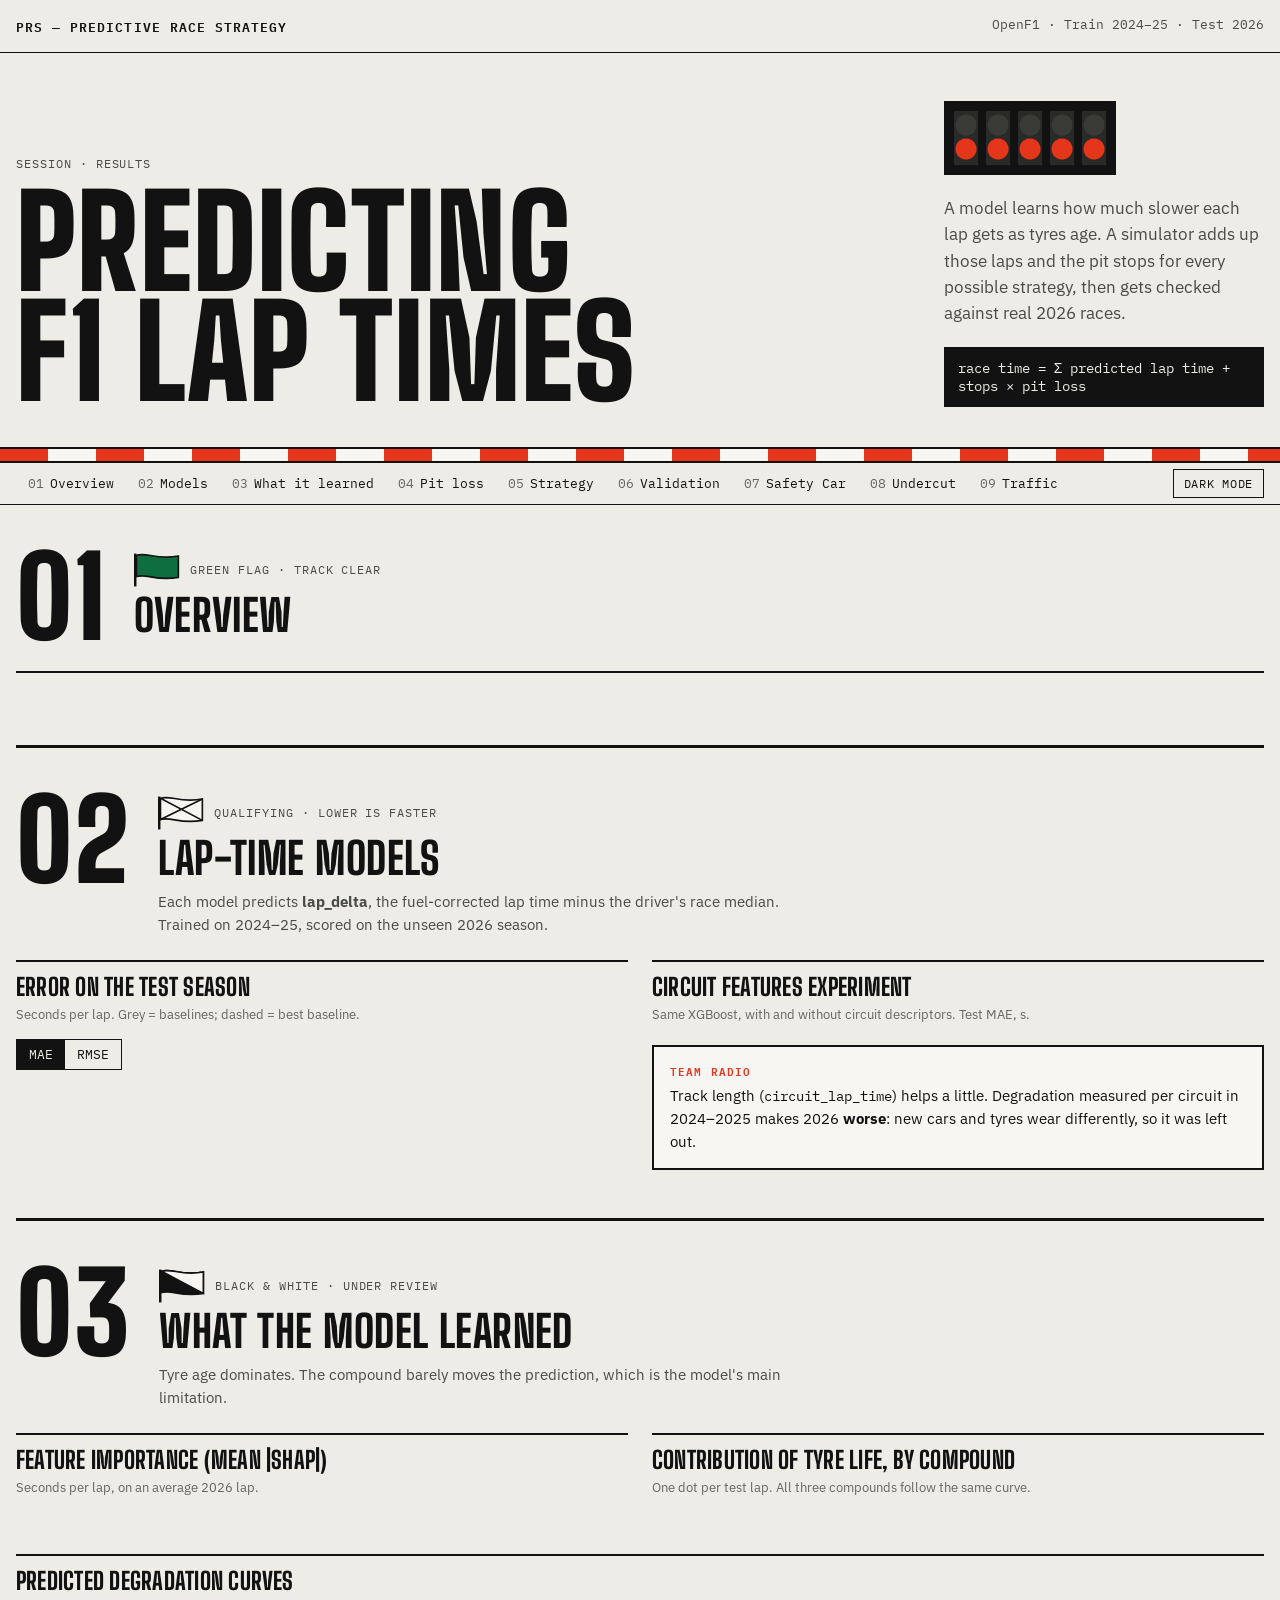
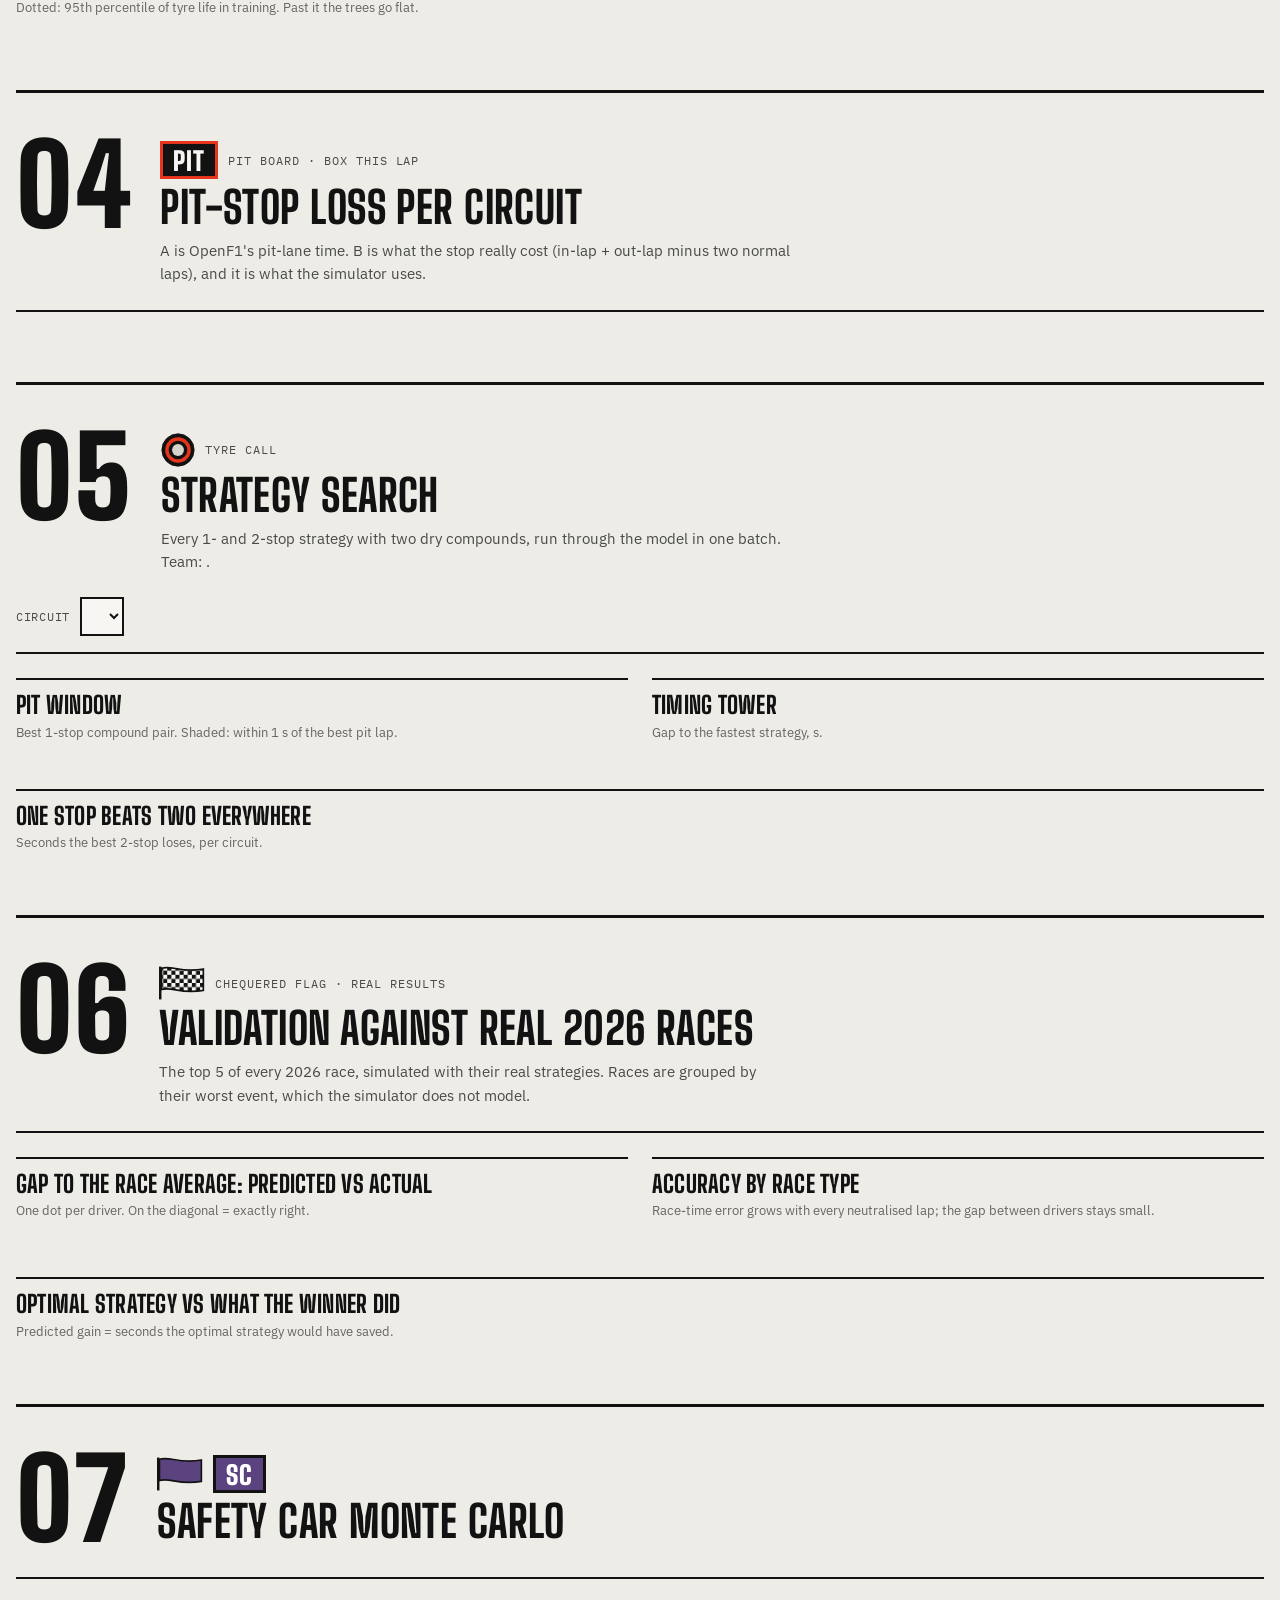
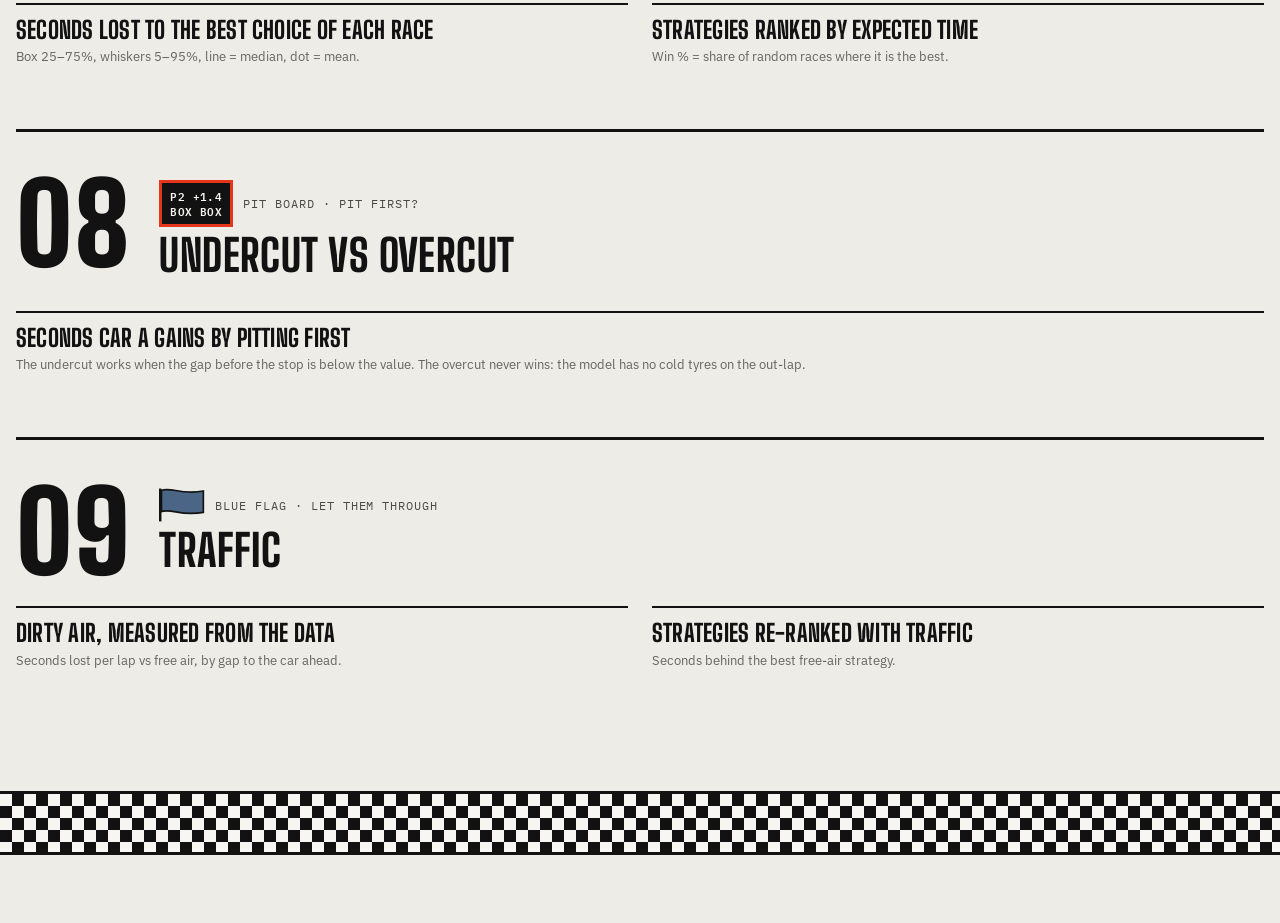
==== index.html @ 91369779 "Update results page to the timing-sheet theme" ====
<!doctype html>
<html lang="en">
<head>
  <meta charset="utf-8">
  <meta name="viewport" content="width=device-width, initial-scale=1">
  <title>Race Strategy Results</title>
  <meta name="description" content="Machine learning lap-time models and pit-stop strategy simulation on OpenF1 data.">
  <link rel="preconnect" href="https://fonts.googleapis.com">
  <link rel="preconnect" href="https://fonts.gstatic.com" crossorigin>
  <link rel="stylesheet" href="https://fonts.googleapis.com/css2?family=Big+Shoulders+Display:wght@700;800;900&family=IBM+Plex+Mono:wght@400;500;600&family=IBM+Plex+Sans:wght@400;500;600&display=swap">
  <link rel="stylesheet" href="style.css">
</head>
<body>
  <div class="masthead">
    <span class="brand">PRS — Predictive race strategy</span>
    <span>OpenF1 · Train 2024–25 · Test 2026</span>
  </div>

  <header class="hero">
    <div class="hero-title">
      <p class="eyebrow">Session · Results</p>
      <h1>Predicting<br>F1 lap times</h1>
    </div>
    <div class="hero-side">
      <div class="lights" role="img" aria-label="Five start lights, all lit">
        <span></span><span></span><span></span><span></span><span></span>
      </div>
      <p class="lede">A model learns how much slower each lap gets as tyres age. A simulator adds up those laps and the
        pit stops for every possible strategy, then gets checked against real 2026 races.</p>
      <span class="equation">race time = Σ predicted lap time + stops × pit loss</span>
    </div>
  </header>

  <div class="kerb" aria-hidden="true"></div>

  <nav class="toc" aria-label="Sections">
    <div class="inner">
      <a href="#overview"><span>01</span>Overview</a>
      <a href="#models"><span>02</span>Models</a>
      <a href="#explain"><span>03</span>What it learned</a>
      <a href="#pit-loss"><span>04</span>Pit loss</a>
      <a href="#strategy"><span>05</span>Strategy</a>
      <a href="#validation"><span>06</span>Validation</a>
      <a href="#safety-car"><span>07</span>Safety Car</a>
      <a href="#undercut"><span>08</span>Undercut</a>
      <a href="#traffic"><span>09</span>Traffic</a>
      <button id="theme-toggle" type="button" aria-label="Toggle dark mode">Dark mode</button>
    </div>
  </nav>

  <main>
    <section id="overview">
      <div class="sec-head">
        <span class="sec-num">01</span>
        <div>
          <div class="signal">
            <svg class="flag" viewBox="0 0 56 40" aria-hidden="true"><rect class="pole" x="0" y="0" width="3" height="40"></rect><path class="cloth green" d="M3 2 C16 -2 26 8 54 3 L54 29 C26 34 16 24 3 28 Z"></path></svg>
            <span>Green flag · track clear</span>
          </div>
          <h2>Overview</h2>
          <p class="section-intro" id="overview-intro"></p>
        </div>
      </div>
      <div class="grid stats" id="overview-stats"></div>
    </section>

    <section id="models">
      <div class="sec-head">
        <span class="sec-num">02</span>
        <div>
          <div class="signal">
            <svg class="flag" viewBox="0 0 56 40" aria-hidden="true"><rect class="pole" x="0" y="0" width="3" height="40"></rect><path class="cloth paper" d="M3 2 C16 -2 26 8 54 3 L54 29 C26 34 16 24 3 28 Z"></path><path class="cross" d="M3 2 L54 29 M54 3 L3 28"></path></svg>
            <span>Qualifying · lower is faster</span>
          </div>
          <h2>Lap-time models</h2>
          <p class="section-intro">Each model predicts <strong>lap_delta</strong>, the fuel-corrected lap time minus the
            driver's race median. Trained on 2024–25, scored on the unseen 2026 season.</p>
        </div>
      </div>
      <div class="grid two">
        <div class="card">
          <h3>Error on the test season</h3>
          <p class="sub">Seconds per lap. Grey = baselines; dashed = best baseline.</p>
          <div class="controls">
            <div class="segmented" role="group" aria-label="Metric" id="metric-toggle">
              <button type="button" data-metric="mae" aria-pressed="true">MAE</button>
              <button type="button" data-metric="rmse" aria-pressed="false">RMSE</button>
            </div>
          </div>
          <div class="chart" id="models-chart"></div>
          <div id="models-table"></div>
        </div>
        <div class="card">
          <h3>Circuit features experiment</h3>
          <p class="sub">Same XGBoost, with and without circuit descriptors. Test MAE, s.</p>
          <div class="chart" id="circuit-chart"></div>
          <p class="callout">Track length (<code>circuit_lap_time</code>) helps a little. Degradation measured per circuit in
            2024–2025 makes 2026 <strong>worse</strong>: new cars and tyres wear differently, so it was left out.</p>
          <div id="circuit-table"></div>
        </div>
      </div>
    </section>

    <section id="explain">
      <div class="sec-head">
        <span class="sec-num">03</span>
        <div>
          <div class="signal">
            <svg class="flag" viewBox="0 0 56 40" aria-hidden="true"><rect class="pole" x="0" y="0" width="3" height="40"></rect><path class="cloth ink" d="M3 2 C16 -2 26 8 54 3 L54 29 C26 34 16 24 3 28 Z"></path><path class="cloth paper" d="M3 2 C16 -2 26 8 54 3 L54 29 Z"></path></svg>
            <span>Black &amp; white · under review</span>
          </div>
          <h2>What the model learned</h2>
          <p class="section-intro">Tyre age dominates. The compound barely moves the prediction, which is the model's
            main limitation.</p>
        </div>
      </div>
      <div class="grid two">
        <div class="card">
          <h3>Feature importance (mean |SHAP|)</h3>
          <p class="sub">Seconds per lap, on an average 2026 lap.</p>
          <div class="chart" id="shap-chart"></div>
          <div id="shap-table"></div>
        </div>
        <div class="card">
          <h3>Contribution of tyre life, by compound</h3>
          <p class="sub">One dot per test lap. All three compounds follow the same curve.</p>
          <ul class="legend" id="shap-legend"></ul>
          <div class="chart" id="shap-scatter"></div>
        </div>
      </div>
      <div class="card spaced">
        <h3>Predicted degradation curves</h3>
        <p class="sub">Dotted: 95th percentile of tyre life in training. Past it the trees go flat.</p>
        <ul class="legend" id="deg-legend"></ul>
        <div class="chart" id="deg-chart"></div>
        <div id="deg-table"></div>
      </div>
    </section>

    <section id="pit-loss">
      <div class="sec-head">
        <span class="sec-num">04</span>
        <div>
          <div class="signal">
            <span class="board">PIT</span>
            <span>Pit board · box this lap</span>
          </div>
          <h2>Pit-stop loss per circuit</h2>
          <p class="section-intro">A is OpenF1's pit-lane time. B is what the stop really cost (in-lap + out-lap minus
            two normal laps), and it is what the simulator uses.</p>
        </div>
      </div>
      <div class="card">
        <ul class="legend" id="pit-legend"></ul>
        <div class="chart" id="pit-chart"></div>
        <div id="pit-table"></div>
      </div>
    </section>

    <section id="strategy">
      <div class="sec-head">
        <span class="sec-num">05</span>
        <div>
          <div class="signal">
            <svg class="flag tyre" viewBox="0 0 40 40" aria-hidden="true"><circle class="t-rubber" cx="20" cy="20" r="19"></circle><circle class="t-band" cx="20" cy="20" r="13"></circle><circle class="t-rim" cx="20" cy="20" r="7"></circle></svg>
            <span>Tyre call</span>
          </div>
          <h2>Strategy search</h2>
          <p class="section-intro">Every 1- and 2-stop strategy with two dry compounds, run through the model in one
            batch. Team: <span id="strategy-team"></span>.</p>
        </div>
      </div>
      <div class="controls">
        <label>Circuit <select id="circuit-select"></select></label>
      </div>
      <div class="grid stats" id="strategy-stats"></div>
      <div class="grid two">
        <div class="card">
          <h3 id="window-title">Pit window</h3>
          <p class="sub">Best 1-stop compound pair. Shaded: within 1 s of the best pit lap.</p>
          <div class="chart" id="window-chart"></div>
        </div>
        <div class="card">
          <h3>Timing tower</h3>
          <p class="sub">Gap to the fastest strategy, s.</p>
          <div id="strategy-top"></div>
        </div>
      </div>
      <div class="card spaced">
        <h3>One stop beats two everywhere</h3>
        <p class="sub">Seconds the best 2-stop loses, per circuit.</p>
        <div class="chart" id="stops-chart"></div>
        <div id="stops-table"></div>
      </div>
    </section>

    <section id="validation">
      <div class="sec-head">
        <span class="sec-num">06</span>
        <div>
          <div class="signal">
            <svg class="flag" viewBox="0 0 56 40" aria-hidden="true"><defs><pattern id="chq" width="10" height="10" patternUnits="userSpaceOnUse"><rect class="chq-a" width="10" height="10"></rect><rect class="chq-b" width="5" height="5"></rect><rect class="chq-b" x="5" y="5" width="5" height="5"></rect></pattern></defs><rect class="pole" x="0" y="0" width="3" height="40"></rect><path class="cloth" fill="url(#chq)" d="M3 2 C16 -2 26 8 54 3 L54 29 C26 34 16 24 3 28 Z"></path></svg>
            <span>Chequered flag · real results</span>
          </div>
          <h2>Validation against real 2026 races</h2>
          <p class="section-intro">The top 5 of every 2026 race, simulated with their real strategies. Races are grouped by
            their worst event, which the simulator does not model.</p>
        </div>
      </div>
      <div class="grid stats" id="validation-stats"></div>
      <div class="grid two">
        <div class="card">
          <h3>Gap to the race average: predicted vs actual</h3>
          <p class="sub">One dot per driver. On the diagonal = exactly right.</p>
          <ul class="legend" id="validation-legend"></ul>
          <div class="chart" id="validation-chart"></div>
        </div>
        <div class="card">
          <h3>Accuracy by race type</h3>
          <p class="sub">Race-time error grows with every neutralised lap; the gap between drivers stays small.</p>
          <div id="validation-table"></div>
        </div>
      </div>
      <div class="card spaced">
        <h3>Optimal strategy vs what the winner did</h3>
        <p class="sub">Predicted gain = seconds the optimal strategy would have saved.</p>
        <div id="optimal-table"></div>
      </div>
    </section>

    <section id="safety-car">
      <div class="sec-head">
        <span class="sec-num">07</span>
        <div>
          <div class="signal">
            <svg class="flag" viewBox="0 0 56 40" aria-hidden="true"><rect class="pole" x="0" y="0" width="3" height="40"></rect><path class="cloth plum" d="M3 2 C16 -2 26 8 54 3 L54 29 C26 34 16 24 3 28 Z"></path></svg>
            <span class="board sc">SC</span>
          </div>
          <h2>Safety Car Monte Carlo</h2>
          <p class="section-intro" id="sc-intro"></p>
        </div>
      </div>
      <div class="grid stats" id="sc-stats"></div>
      <div class="grid two">
        <div class="card">
          <h3>Seconds lost to the best choice of each race</h3>
          <p class="sub">Box 25–75%, whiskers 5–95%, line = median, dot = mean.</p>
          <div class="chart" id="sc-chart"></div>
        </div>
        <div class="card">
          <h3>Strategies ranked by expected time</h3>
          <p class="sub">Win % = share of random races where it is the best.</p>
          <div id="sc-table"></div>
        </div>
      </div>
    </section>

    <section id="undercut">
      <div class="sec-head">
        <span class="sec-num">08</span>
        <div>
          <div class="signal">
            <span class="board small">P2 +1.4<br>BOX BOX</span>
            <span>Pit board · pit first?</span>
          </div>
          <h2>Undercut vs overcut</h2>
          <p class="section-intro" id="undercut-intro"></p>
        </div>
      </div>
      <div class="card">
        <h3>Seconds car A gains by pitting first</h3>
        <p class="sub">The undercut works when the gap before the stop is below the value. The overcut never wins:
          the model has no cold tyres on the out-lap.</p>
        <div class="chart" id="undercut-chart"></div>
      </div>
    </section>

    <section id="traffic">
      <div class="sec-head">
        <span class="sec-num">09</span>
        <div>
          <div class="signal">
            <svg class="flag" viewBox="0 0 56 40" aria-hidden="true"><rect class="pole" x="0" y="0" width="3" height="40"></rect><path class="cloth slate" d="M3 2 C16 -2 26 8 54 3 L54 29 C26 34 16 24 3 28 Z"></path></svg>
            <span>Blue flag · let them through</span>
          </div>
          <h2>Traffic</h2>
          <p class="section-intro" id="traffic-intro"></p>
        </div>
      </div>
      <div class="grid two">
        <div class="card">
          <h3>Dirty air, measured from the data</h3>
          <p class="sub">Seconds lost per lap vs free air, by gap to the car ahead.</p>
          <div class="chart" id="dirty-chart"></div>
          <div id="dirty-table"></div>
        </div>
        <div class="card">
          <h3>Strategies re-ranked with traffic</h3>
          <p class="sub">Seconds behind the best free-air strategy.</p>
          <ul class="legend" id="traffic-legend"></ul>
          <div class="chart" id="traffic-chart"></div>
          <div id="traffic-table"></div>
        </div>
      </div>
      <p class="callout" id="traffic-callout"></p>
    </section>
  </main>

  <div class="chequered" aria-hidden="true"></div>
  <footer id="footer"></footer>
  <div class="tooltip" id="tooltip" role="status" aria-live="polite"></div>

  <script src="data.js"></script>
  <script src="app.js"></script>
</body>
</html>
---- style.css ----
/* Timing-sheet palette: newsprint paper, black ink, signal red, slate blue, plum and dark green.
   app.js reads these variables to colour the charts, so the names stay as they were. */
:root {
  --page: #edece7;
  --surface: #f7f6f2;
  --track: #e3e2dc;
  --ink: #121212;
  --ink-2: #4a4a46;
  --muted: #66655f;
  --grid: #d6d4cc;
  --axis: #121212;
  --border: #121212;
  --hairline: #c8c6be;
  --accent: #e5361b;
  --accent-wash: rgba(229, 54, 27, 0.12);
  --series-2: #5b4380;
  --series-3: #4a6585;
  --series-4: #0f6e3f;
  --soft: #e5361b;
  --medium: #4a6585;
  --hard: #121212;
  --neutral: #b9b7ae;
  --div-neg: #4a6585;
  --div-mid: #ecebe5;
  --div-pos: #e5361b;
  --good: #0f6e3f;
  --bad: #c22a12;
  --display: "Big Shoulders Display", Impact, "Arial Narrow", sans-serif;
  --mono: "IBM Plex Mono", ui-monospace, Consolas, monospace;
  --font: "IBM Plex Sans", system-ui, -apple-system, "Segoe UI", sans-serif;
  color-scheme: light;
}

/* Dark: the pit wall at night */
@media (prefers-color-scheme: dark) {
  :root:not([data-theme="light"]) {
    --page: #121211;
    --surface: #1b1b19;
    --track: #2a2a27;
    --ink: #edece7;
    --ink-2: #bdbbb3;
    --muted: #8f8d85;
    --grid: #2f2f2b;
    --axis: #edece7;
    --border: #edece7;
    --hairline: #3a3a36;
    --accent: #f0533a;
    --accent-wash: rgba(240, 83, 58, 0.16);
    --series-2: #8e74b8;
    --series-3: #7f97b5;
    --series-4: #3a9e68;
    --soft: #f0533a;
    --medium: #7f97b5;
    --hard: #edece7;
    --neutral: #55544e;
    --div-neg: #7f97b5;
    --div-mid: #2a2a27;
    --div-pos: #f0533a;
    --good: #3a9e68;
    --bad: #f0533a;
    color-scheme: dark;
  }
}

:root[data-theme="dark"] {
  --page: #121211;
  --surface: #1b1b19;
  --track: #2a2a27;
  --ink: #edece7;
  --ink-2: #bdbbb3;
  --muted: #8f8d85;
  --grid: #2f2f2b;
  --axis: #edece7;
  --border: #edece7;
  --hairline: #3a3a36;
  --accent: #f0533a;
  --accent-wash: rgba(240, 83, 58, 0.16);
  --series-2: #8e74b8;
  --series-3: #7f97b5;
  --series-4: #3a9e68;
  --soft: #f0533a;
  --medium: #7f97b5;
  --hard: #edece7;
  --neutral: #55544e;
  --div-neg: #7f97b5;
  --div-mid: #2a2a27;
  --div-pos: #f0533a;
  --good: #3a9e68;
  --bad: #f0533a;
  color-scheme: dark;
}

* { box-sizing: border-box; }

body {
  margin: 0;
  background: var(--page);
  color: var(--ink);
  font: 15px/1.55 var(--font);
}

a { color: var(--ink); }
code { font-family: var(--mono); font-size: 0.92em; }

/* ---------- masthead and hero ---------- */

.masthead, header.hero, nav.toc .inner, main, footer {
  max-width: 1280px;
  margin: 0 auto;
  padding-left: 16px;
  padding-right: 16px;
}

.masthead {
  display: flex;
  flex-wrap: wrap;
  justify-content: space-between;
  gap: 4px 24px;
  padding-top: 16px;
  padding-bottom: 14px;
  border-bottom: 1px solid var(--border);
  font: 13px var(--mono);
  color: var(--ink-2);
}

.masthead .brand { color: var(--ink); font-weight: 600; letter-spacing: 0.08em; text-transform: uppercase; }

header.hero {
  display: flex;
  flex-wrap: wrap;
  align-items: flex-end;
  gap: 32px 64px;
  padding-top: 48px;
  padding-bottom: 40px;
}

.hero-title { flex: 999 1 560px; min-width: 0; }
.hero-side { flex: 1 1 320px; display: flex; flex-direction: column; gap: 20px; align-items: flex-start; }

.eyebrow {
  font: 12px var(--mono);
  color: var(--ink-2);
  letter-spacing: 0.08em;
  text-transform: uppercase;
  margin: 0 0 16px;
}

h1, h2, h3, .sec-num, .stat .value, .board {
  font-family: var(--display);
  text-transform: uppercase;
  letter-spacing: 0.01em;
}

h1 { font-size: clamp(60px, 10vw, 160px); line-height: 0.86; font-weight: 900; margin: 0; }
h2 { font-size: clamp(32px, 4vw, 44px); line-height: 1; font-weight: 800; margin: 6px 0 0; }
h3 { font-size: 24px; line-height: 1.1; font-weight: 800; margin: 0 0 4px; }

.lede { color: var(--ink-2); font-size: 17px; margin: 0; }

.equation {
  font: 14px var(--mono);
  background: var(--ink);
  color: var(--page);
  padding: 12px 14px;
}

.lights { display: flex; gap: 8px; padding: 10px; background: #121212; }
.lights span {
  width: 24px;
  height: 54px;
  background:
    radial-gradient(circle at 50% 38px, var(--accent) 0 10px, transparent 11px),
    radial-gradient(circle at 50% 14px, #3a3a37 0 10px, transparent 11px),
    #2a2a28;
}

.kerb {
  height: 16px;
  background: repeating-linear-gradient(90deg, var(--accent) 0 48px, var(--surface) 48px 96px);
  border-top: 2px solid var(--border);
  border-bottom: 2px solid var(--border);
}

/* ---------- section index ---------- */

nav.toc {
  position: sticky;
  top: 0;
  z-index: 5;
  background: var(--page);
  border-bottom: 1px solid var(--border);
}

nav.toc .inner { display: flex; overflow-x: auto; align-items: stretch; scrollbar-width: thin; }

nav.toc a {
  display: inline-flex;
  gap: 6px;
  align-items: center;
  color: var(--ink);
  text-decoration: none;
  padding: 12px;
  white-space: nowrap;
  font: 13px var(--mono);
}

nav.toc a span { color: var(--muted); }
nav.toc a:hover, nav.toc a.active { background: var(--ink); color: var(--page); }
nav.toc a:hover span, nav.toc a.active span { color: var(--accent); }

#theme-toggle {
  margin: 6px 0 6px auto;
  background: none;
  border: 1px solid var(--border);
  color: var(--ink);
  border-radius: 0;
  padding: 6px 10px;
  cursor: pointer;
  font: 12px var(--mono);
  text-transform: uppercase;
  letter-spacing: 0.06em;
  white-space: nowrap;
}

#theme-toggle:hover { background: var(--ink); color: var(--page); }

/* ---------- sections ---------- */

main { padding-bottom: 64px; }

section { padding: 48px 0 8px; scroll-margin-top: 48px; border-top: 3px solid var(--border); margin-top: 40px; }
section:first-child { border-top: 0; margin-top: 0; }

.sec-head { display: flex; gap: 8px 28px; align-items: flex-start; margin-bottom: 24px; flex-wrap: wrap; }
.sec-head > div { flex: 1 1 420px; min-width: 0; }
.sec-num { font-size: clamp(72px, 9vw, 112px); line-height: 0.8; font-weight: 900; }

.signal {
  display: flex;
  align-items: center;
  gap: 10px;
  font: 12px var(--mono);
  letter-spacing: 0.08em;
  text-transform: uppercase;
  color: var(--ink-2);
}

.flag { width: 46px; height: 34px; flex: none; overflow: visible; }
.flag.tyre { width: 34px; height: 34px; }
.flag .pole { fill: var(--ink); }
.flag .cloth { stroke: var(--ink); stroke-width: 2; }
.flag .cross { stroke: #121212; stroke-width: 2; fill: none; }
.flag .green { fill: #0f6e3f; }
.flag .plum { fill: #5b4380; }
.flag .slate { fill: #4a6585; }
.flag .paper { fill: #f7f6f2; }
.flag .ink { fill: #121212; }
.flag .chq-a { fill: #f7f6f2; }
.flag .chq-b { fill: #121212; }
.t-rubber { fill: #121212; stroke: var(--ink); stroke-width: 1; }
.t-band { fill: none; stroke: var(--accent); stroke-width: 4; }
.t-rim { fill: #d6d4cc; }

.board {
  display: inline-block;
  background: #121212;
  color: #f7f6f2;
  border: 3px solid var(--accent);
  padding: 4px 10px 2px;
  font-size: 26px;
  font-weight: 900;
  line-height: 1;
  letter-spacing: 0.04em;
}

.board.sc { background: #5b4380; color: #fff; border-color: #121212; }
.board.small { font: 600 11px/1.3 var(--mono); padding: 6px 8px; }

.section-intro { color: var(--ink-2); max-width: 70ch; margin: 10px 0 0; }

.grid { display: grid; gap: 24px; }
.grid.two { grid-template-columns: repeat(auto-fit, minmax(min(100%, 460px), 1fr)); }
.grid.stats {
  grid-template-columns: repeat(auto-fit, minmax(min(100%, 220px), 1fr));
  gap: 0;
  border-top: 2px solid var(--border);
  border-left: 1px solid var(--border);
  margin-bottom: 24px;
}

.card {
  background: transparent;
  border-top: 2px solid var(--border);
  padding: 12px 0 0;
  min-width: 0;
}

.card.spaced { margin-top: 32px; }
.card .sub { color: var(--muted); font-size: 13px; margin: 0 0 14px; }

/* stats read as a timing tower: square cells, big condensed numbers */
.stat.card {
  border-top: 0;
  border-right: 1px solid var(--border);
  border-bottom: 1px solid var(--border);
  padding: 16px 18px 20px;
}

.stat .label { font: 12px var(--mono); letter-spacing: 0.06em; text-transform: uppercase; color: var(--ink-2); }
.stat .value { font-size: 60px; font-weight: 800; line-height: 1; margin: 8px 0 6px; }
.stat .note { color: var(--ink-2); font-size: 13px; }
.stat.hero { background: var(--ink); color: var(--page); }
.stat.hero .label, .stat.hero .note { color: var(--page); opacity: 0.8; }
.stat.hero .value { font-size: 76px; color: var(--accent); }

.delta-good { color: var(--good); }
.delta-bad { color: var(--bad); }
.stat.hero .delta-good, .stat.hero .delta-bad { color: var(--page); }

/* ---------- charts ---------- */

.chart { width: 100%; position: relative; }
.chart svg { display: block; width: 100%; height: auto; overflow: visible; }
.chart text { fill: var(--muted); font: 11px var(--mono); }
.chart .label-strong { fill: var(--ink); }
.chart .label-2 { fill: var(--ink-2); }
.chart .gridline { stroke: var(--grid); stroke-width: 1; }
.chart .baseline { stroke: var(--axis); stroke-width: 2; }
.chart .mark { transition: opacity 120ms; }
.chart .mark:hover, .chart .mark:focus { opacity: 0.75; outline: none; }
.chart .dim { opacity: 0.25; }

.legend {
  display: flex;
  flex-wrap: wrap;
  gap: 4px 14px;
  margin: 0 0 10px;
  font: 12px var(--mono);
  text-transform: uppercase;
  letter-spacing: 0.04em;
  color: var(--ink-2);
  padding: 0;
  list-style: none;
}

.legend li { display: inline-flex; align-items: center; gap: 6px; }

.legend button {
  display: inline-flex;
  align-items: center;
  gap: 6px;
  background: none;
  border: 0;
  padding: 4px 6px;
  color: inherit;
  font: inherit;
  text-transform: inherit;
  letter-spacing: inherit;
  cursor: pointer;
}

.legend button:hover { background: var(--track); }
.legend button[aria-pressed="false"] { opacity: 0.4; text-decoration: line-through; }
.legend .key { width: 12px; height: 12px; display: inline-block; border: 1.5px solid var(--ink); }
.legend .key.line { height: 3px; width: 18px; border: 0; }

/* ---------- controls ---------- */

.controls { display: flex; flex-wrap: wrap; gap: 8px 16px; align-items: center; margin: 0 0 16px; }
.controls label {
  color: var(--ink-2);
  font: 12px var(--mono);
  text-transform: uppercase;
  letter-spacing: 0.06em;
  display: flex;
  gap: 10px;
  align-items: center;
}

select, .segmented button {
  font: 13px var(--mono);
  color: var(--ink);
  background: var(--surface);
  border: 2px solid var(--border);
  border-radius: 0;
  padding: 8px 10px;
}

.segmented { display: inline-flex; border: 1px solid var(--border); }
.segmented button { border: 0; cursor: pointer; color: var(--ink); background: transparent; padding: 6px 12px; }
.segmented button[aria-pressed="true"] { background: var(--ink); color: var(--page); }

/* ---------- tables ---------- */

details.table-view { margin-top: 12px; }
details.table-view summary {
  cursor: pointer;
  font: 12px var(--mono);
  text-transform: uppercase;
  letter-spacing: 0.06em;
  color: var(--ink-2);
}

.table-wrap { overflow-x: auto; margin-top: 8px; }

table { border-collapse: collapse; width: 100%; font-size: 13px; }
th, td { text-align: left; padding: 8px 10px; border-bottom: 1px solid var(--hairline); white-space: nowrap; }
th {
  font: 500 11px var(--mono);
  letter-spacing: 0.08em;
  text-transform: uppercase;
  color: var(--ink-2);
  border-bottom: 2px solid var(--border);
}
td.num, th.num { text-align: right; font-family: var(--mono); font-variant-numeric: tabular-nums; }
tr.highlight td { background: var(--ink); color: var(--page); font-weight: 600; }

/* ---------- team radio ---------- */

.callout {
  border: 2px solid var(--border);
  background: var(--surface);
  padding: 14px 16px;
  color: var(--ink);
  margin: 20px 0 0;
  max-width: 85ch;
}

.callout::before {
  content: "Team radio";
  display: block;
  font: 600 11px var(--mono);
  letter-spacing: 0.1em;
  text-transform: uppercase;
  color: var(--accent);
  margin-bottom: 4px;
}

.callout:empty { display: none; }

/* ---------- tooltip ---------- */

.tooltip {
  position: fixed;
  pointer-events: none;
  z-index: 20;
  background: var(--ink);
  color: var(--page);
  padding: 8px 10px;
  font: 12px var(--mono);
  min-width: 120px;
  max-width: 280px;
  opacity: 0;
  transition: opacity 80ms;
}

.tooltip.show { opacity: 1; }
.tooltip .t-title { opacity: 0.7; margin-bottom: 4px; }
.tooltip .t-row { display: flex; align-items: center; gap: 8px; }
.tooltip .t-row strong { font-variant-numeric: tabular-nums; }
.tooltip .t-key { width: 12px; height: 3px; flex: none; }
.tooltip .t-name { opacity: 0.75; }

/* ---------- finish ---------- */

.chequered {
  height: 64px;
  margin-top: 24px;
  border-top: 3px solid var(--border);
  border-bottom: 3px solid var(--border);
  background-color: #f7f6f2;
  background-image: repeating-conic-gradient(#121212 0 25%, #f7f6f2 0 50%);
  background-size: 24px 24px;
}

footer { padding-top: 20px; padding-bottom: 48px; color: var(--ink-2); font: 12px var(--mono); }
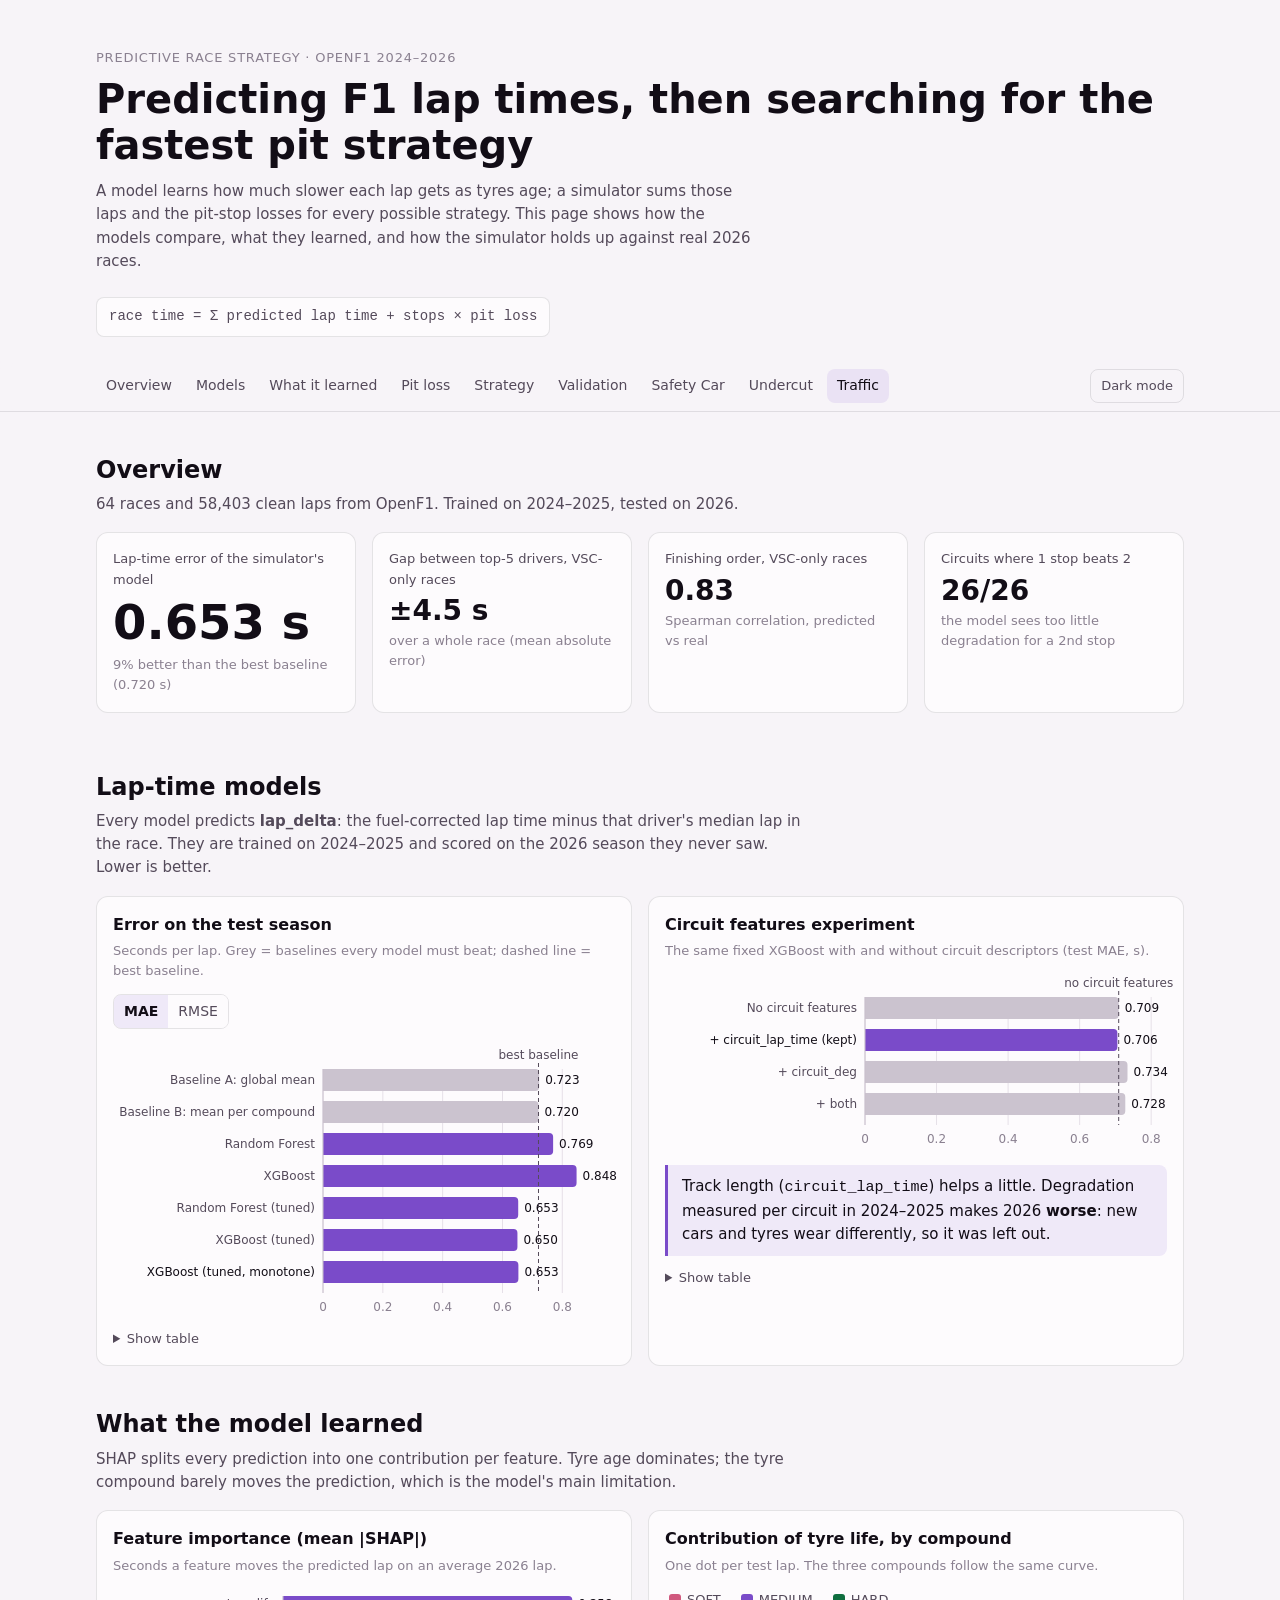
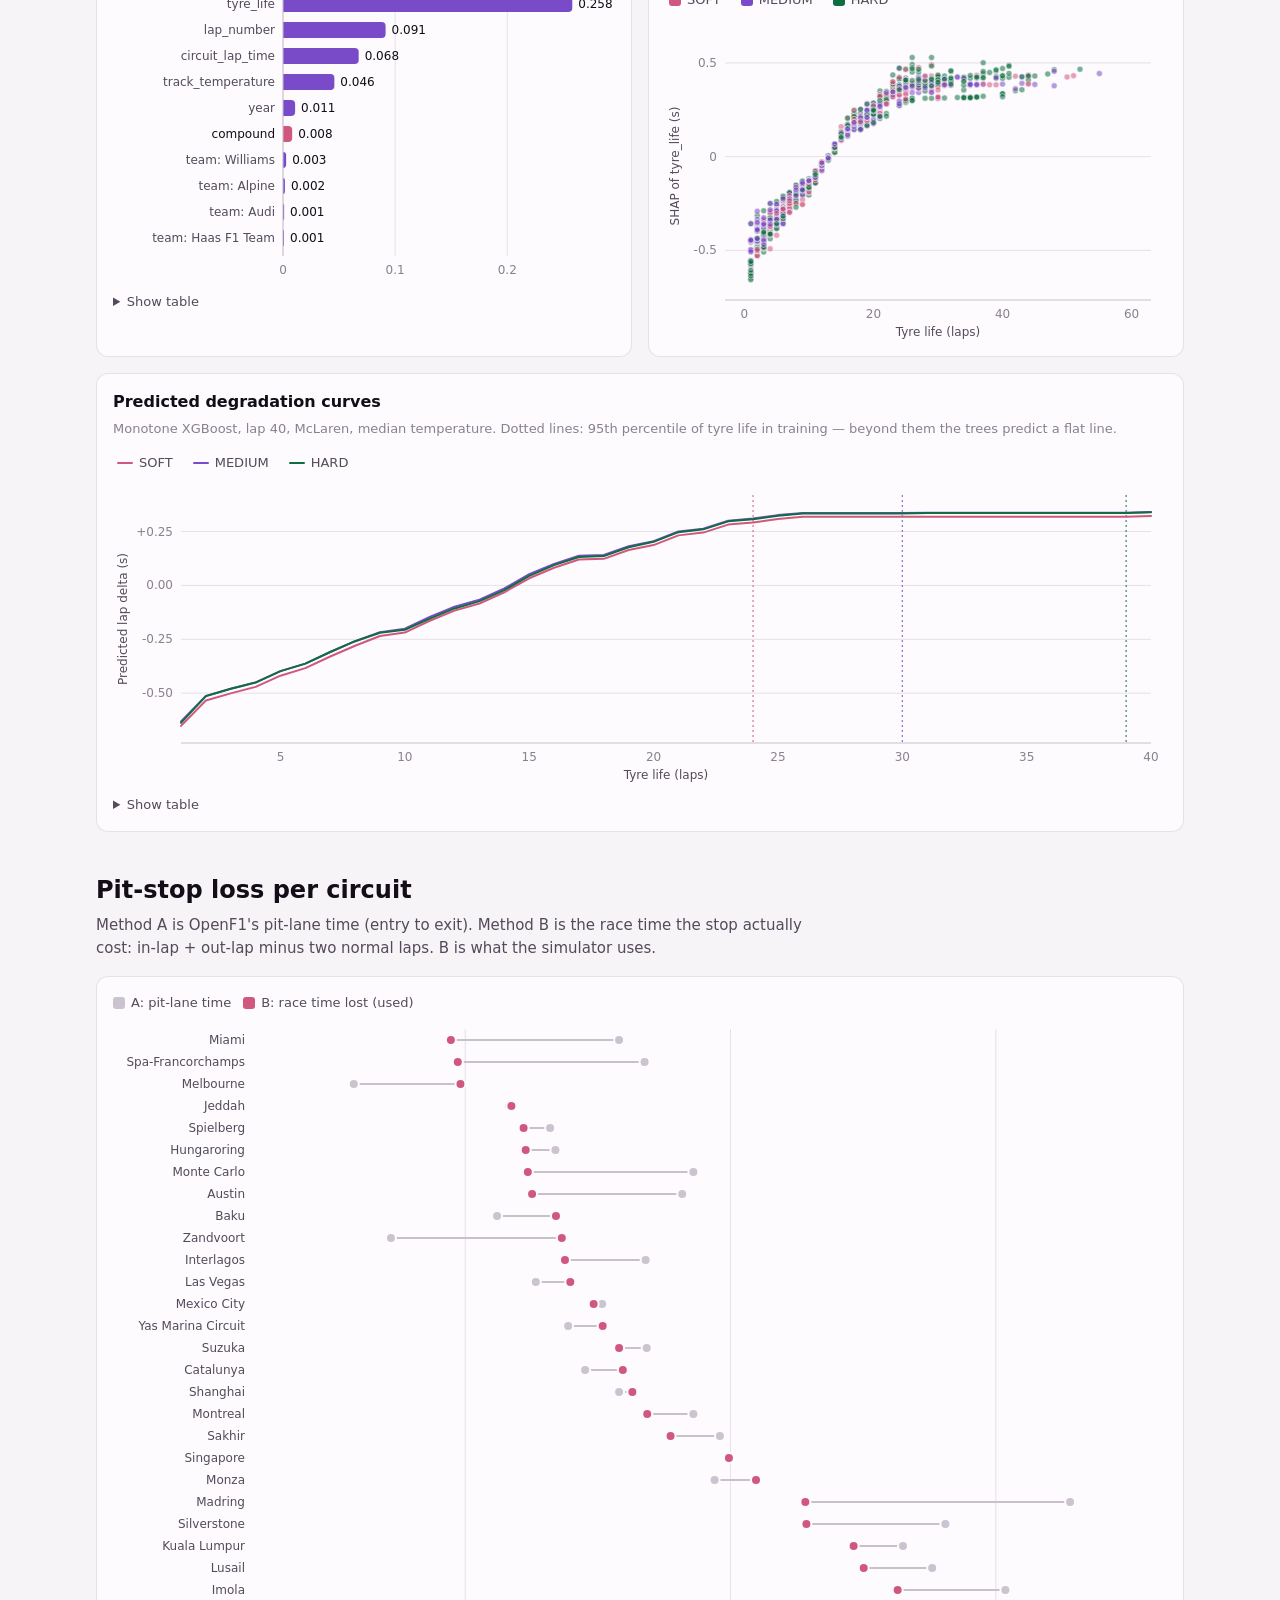
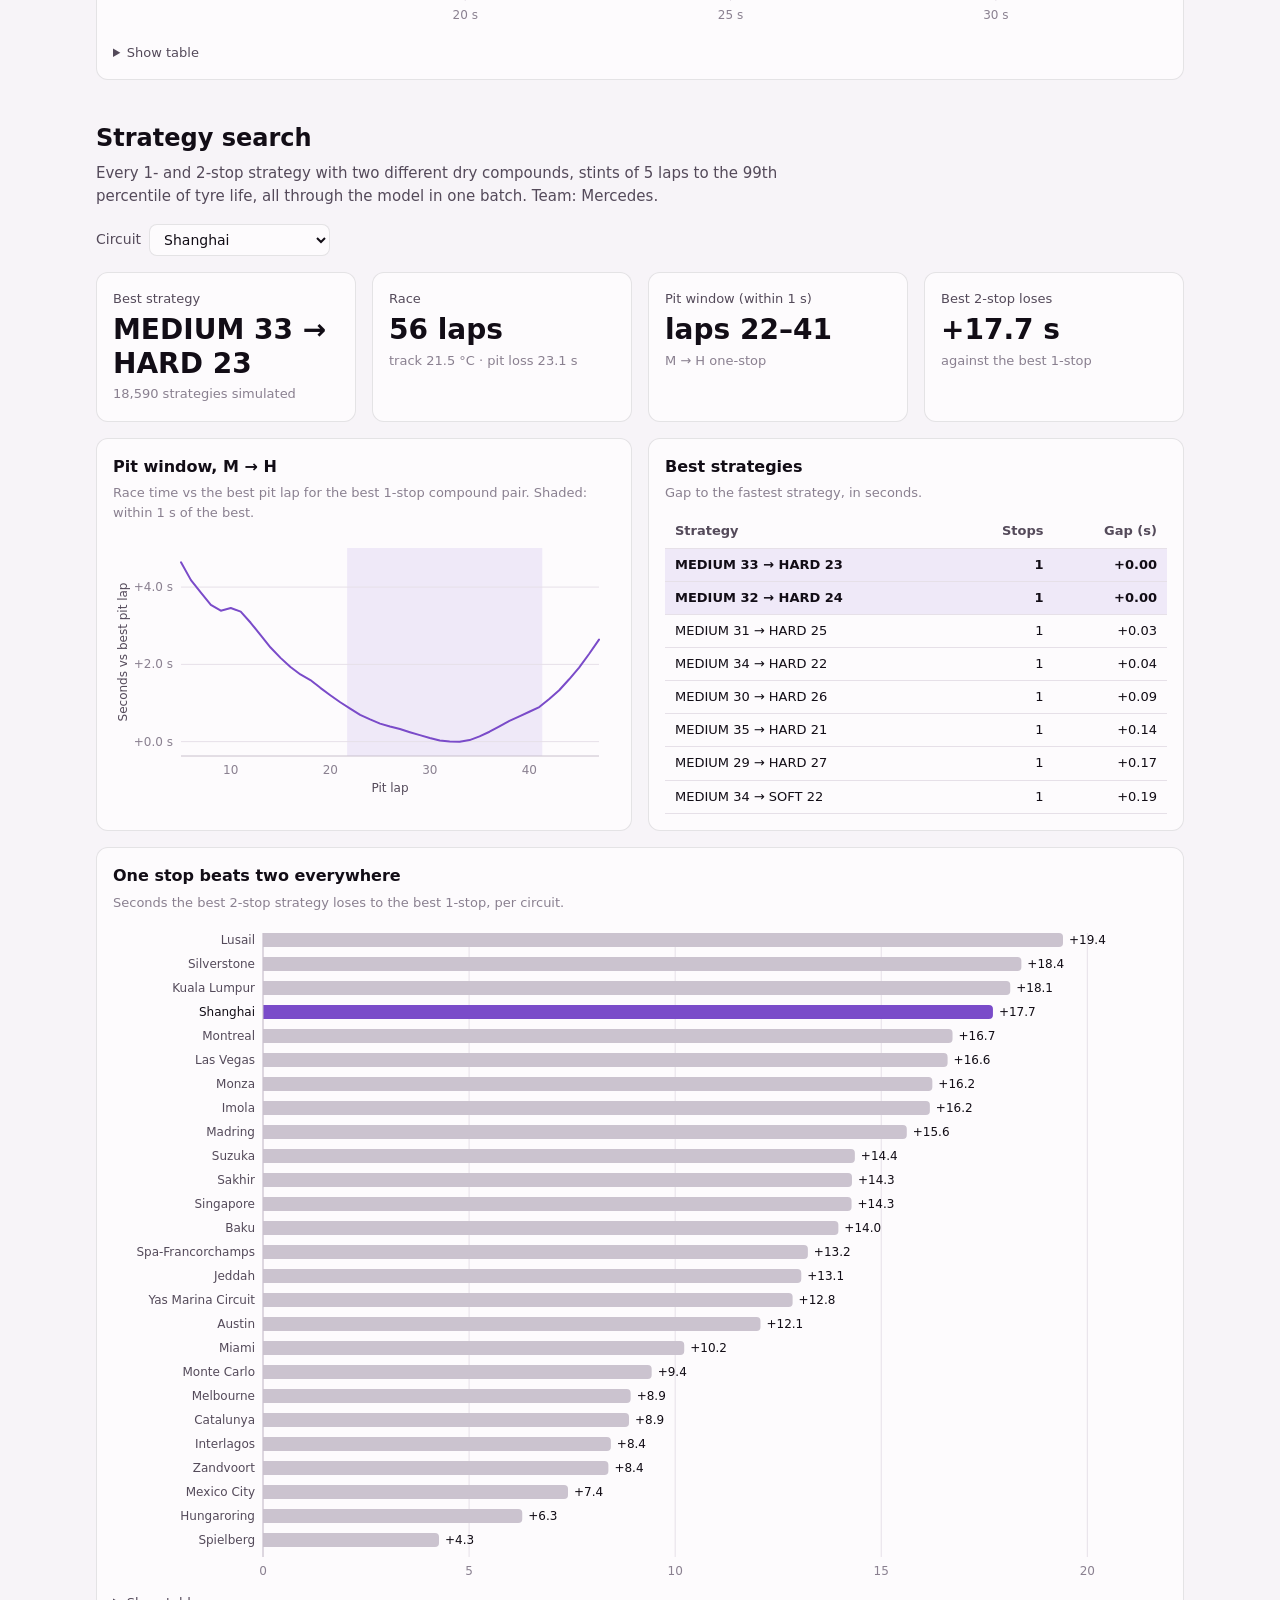
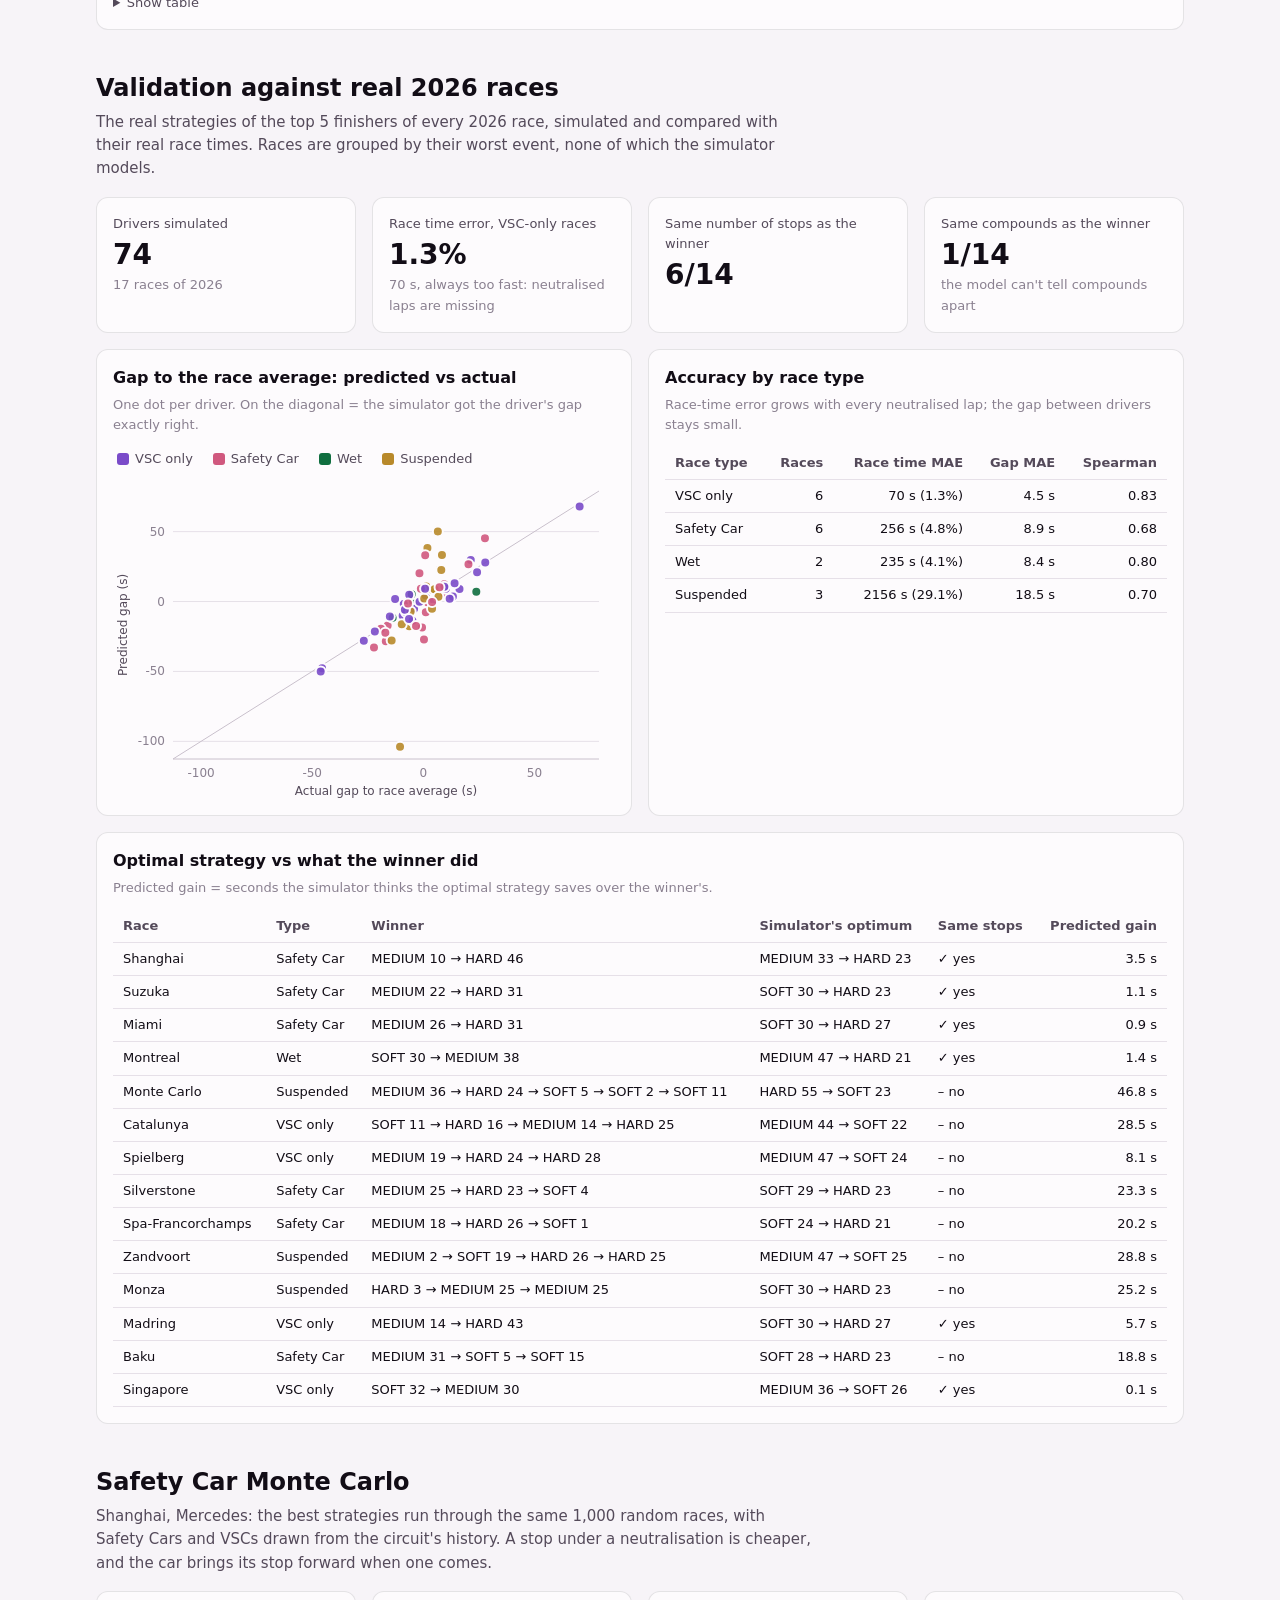
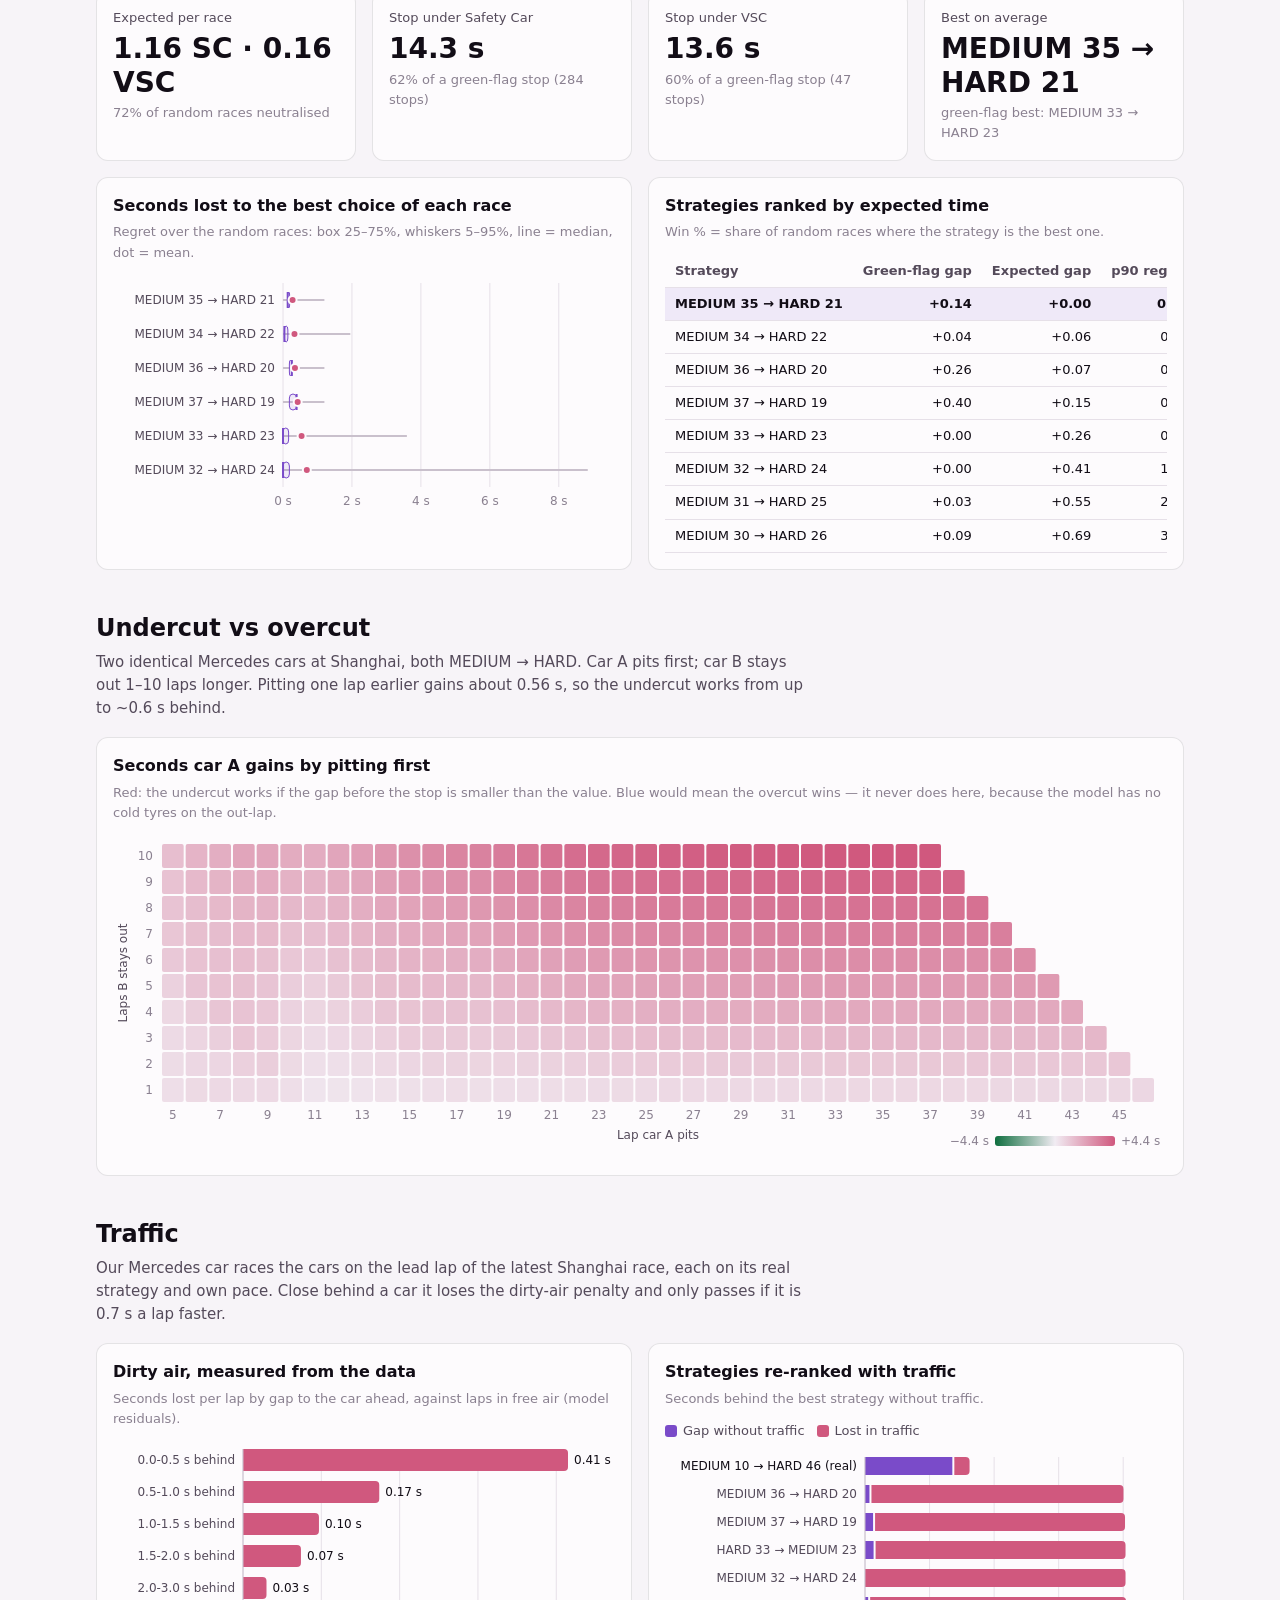
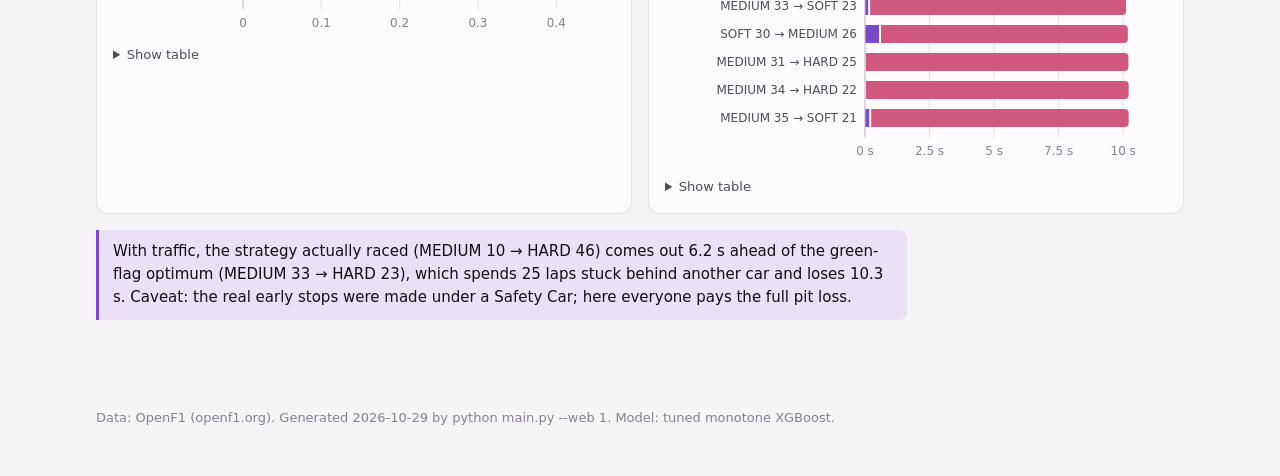
==== commit 33a334e2: "Publish results page from web/" ====
--- a/index.html
+++ b/index.html
@@ -5,82 +5,49 @@
   <meta name="viewport" content="width=device-width, initial-scale=1">
   <title>Race Strategy Results</title>
   <meta name="description" content="Machine learning lap-time models and pit-stop strategy simulation on OpenF1 data.">
-  <link rel="preconnect" href="https://fonts.googleapis.com">
-  <link rel="preconnect" href="https://fonts.gstatic.com" crossorigin>
-  <link rel="stylesheet" href="https://fonts.googleapis.com/css2?family=Big+Shoulders+Display:wght@700;800;900&family=IBM+Plex+Mono:wght@400;500;600&family=IBM+Plex+Sans:wght@400;500;600&display=swap">
   <link rel="stylesheet" href="style.css">
 </head>
 <body>
-  <div class="masthead">
-    <span class="brand">PRS — Predictive race strategy</span>
-    <span>OpenF1 · Train 2024–25 · Test 2026</span>
-  </div>
-
   <header class="hero">
-    <div class="hero-title">
-      <p class="eyebrow">Session · Results</p>
-      <h1>Predicting<br>F1 lap times</h1>
-    </div>
-    <div class="hero-side">
-      <div class="lights" role="img" aria-label="Five start lights, all lit">
-        <span></span><span></span><span></span><span></span><span></span>
-      </div>
-      <p class="lede">A model learns how much slower each lap gets as tyres age. A simulator adds up those laps and the
-        pit stops for every possible strategy, then gets checked against real 2026 races.</p>
-      <span class="equation">race time = Σ predicted lap time + stops × pit loss</span>
-    </div>
+    <p class="eyebrow">Predictive race strategy · OpenF1 2024–2026</p>
+    <h1>Predicting F1 lap times, then searching for the fastest pit strategy</h1>
+    <p class="lede">A model learns how much slower each lap gets as tyres age; a simulator sums those laps and the
+      pit-stop losses for every possible strategy. This page shows how the models compare, what they learned, and how
+      the simulator holds up against real 2026 races.</p>
+    <span class="equation">race time = Σ predicted lap time + stops × pit loss</span>
   </header>
-
-  <div class="kerb" aria-hidden="true"></div>
 
   <nav class="toc" aria-label="Sections">
     <div class="inner">
-      <a href="#overview"><span>01</span>Overview</a>
-      <a href="#models"><span>02</span>Models</a>
-      <a href="#explain"><span>03</span>What it learned</a>
-      <a href="#pit-loss"><span>04</span>Pit loss</a>
-      <a href="#strategy"><span>05</span>Strategy</a>
-      <a href="#validation"><span>06</span>Validation</a>
-      <a href="#safety-car"><span>07</span>Safety Car</a>
-      <a href="#undercut"><span>08</span>Undercut</a>
-      <a href="#traffic"><span>09</span>Traffic</a>
+      <a href="#overview">Overview</a>
+      <a href="#models">Models</a>
+      <a href="#explain">What it learned</a>
+      <a href="#pit-loss">Pit loss</a>
+      <a href="#strategy">Strategy</a>
+      <a href="#validation">Validation</a>
+      <a href="#safety-car">Safety Car</a>
+      <a href="#undercut">Undercut</a>
+      <a href="#traffic">Traffic</a>
       <button id="theme-toggle" type="button" aria-label="Toggle dark mode">Dark mode</button>
     </div>
   </nav>
 
   <main>
     <section id="overview">
-      <div class="sec-head">
-        <span class="sec-num">01</span>
-        <div>
-          <div class="signal">
-            <svg class="flag" viewBox="0 0 56 40" aria-hidden="true"><rect class="pole" x="0" y="0" width="3" height="40"></rect><path class="cloth green" d="M3 2 C16 -2 26 8 54 3 L54 29 C26 34 16 24 3 28 Z"></path></svg>
-            <span>Green flag · track clear</span>
-          </div>
-          <h2>Overview</h2>
-          <p class="section-intro" id="overview-intro"></p>
-        </div>
-      </div>
+      <h2>Overview</h2>
+      <p class="section-intro" id="overview-intro"></p>
       <div class="grid stats" id="overview-stats"></div>
     </section>
 
     <section id="models">
-      <div class="sec-head">
-        <span class="sec-num">02</span>
-        <div>
-          <div class="signal">
-            <svg class="flag" viewBox="0 0 56 40" aria-hidden="true"><rect class="pole" x="0" y="0" width="3" height="40"></rect><path class="cloth paper" d="M3 2 C16 -2 26 8 54 3 L54 29 C26 34 16 24 3 28 Z"></path><path class="cross" d="M3 2 L54 29 M54 3 L3 28"></path></svg>
-            <span>Qualifying · lower is faster</span>
-          </div>
-          <h2>Lap-time models</h2>
-          <p class="section-intro">Each model predicts <strong>lap_delta</strong>, the fuel-corrected lap time minus the
-            driver's race median. Trained on 2024–25, scored on the unseen 2026 season.</p>
-        </div>
-      </div>
+      <h2>Lap-time models</h2>
+      <p class="section-intro">Every model predicts <strong>lap_delta</strong>: the fuel-corrected lap time minus that
+        driver's median lap in the race. They are trained on 2024–2025 and scored on the 2026 season they never saw.
+        Lower is better.</p>
       <div class="grid two">
         <div class="card">
           <h3>Error on the test season</h3>
-          <p class="sub">Seconds per lap. Grey = baselines; dashed = best baseline.</p>
+          <p class="sub">Seconds per lap. Grey = baselines every model must beat; dashed line = best baseline.</p>
           <div class="controls">
             <div class="segmented" role="group" aria-label="Metric" id="metric-toggle">
               <button type="button" data-metric="mae" aria-pressed="true">MAE</button>
@@ -92,7 +59,7 @@
         </div>
         <div class="card">
           <h3>Circuit features experiment</h3>
-          <p class="sub">Same XGBoost, with and without circuit descriptors. Test MAE, s.</p>
+          <p class="sub">The same fixed XGBoost with and without circuit descriptors (test MAE, s).</p>
           <div class="chart" id="circuit-chart"></div>
           <p class="callout">Track length (<code>circuit_lap_time</code>) helps a little. Degradation measured per circuit in
             2024–2025 makes 2026 <strong>worse</strong>: new cars and tyres wear differently, so it was left out.</p>
@@ -102,35 +69,27 @@
     </section>
 
     <section id="explain">
-      <div class="sec-head">
-        <span class="sec-num">03</span>
-        <div>
-          <div class="signal">
-            <svg class="flag" viewBox="0 0 56 40" aria-hidden="true"><rect class="pole" x="0" y="0" width="3" height="40"></rect><path class="cloth ink" d="M3 2 C16 -2 26 8 54 3 L54 29 C26 34 16 24 3 28 Z"></path><path class="cloth paper" d="M3 2 C16 -2 26 8 54 3 L54 29 Z"></path></svg>
-            <span>Black &amp; white · under review</span>
-          </div>
-          <h2>What the model learned</h2>
-          <p class="section-intro">Tyre age dominates. The compound barely moves the prediction, which is the model's
-            main limitation.</p>
-        </div>
-      </div>
+      <h2>What the model learned</h2>
+      <p class="section-intro">SHAP splits every prediction into one contribution per feature. Tyre age dominates;
+        the tyre compound barely moves the prediction, which is the model's main limitation.</p>
       <div class="grid two">
         <div class="card">
           <h3>Feature importance (mean |SHAP|)</h3>
-          <p class="sub">Seconds per lap, on an average 2026 lap.</p>
+          <p class="sub">Seconds a feature moves the predicted lap on an average 2026 lap.</p>
           <div class="chart" id="shap-chart"></div>
           <div id="shap-table"></div>
         </div>
         <div class="card">
           <h3>Contribution of tyre life, by compound</h3>
-          <p class="sub">One dot per test lap. All three compounds follow the same curve.</p>
+          <p class="sub">One dot per test lap. The three compounds follow the same curve.</p>
           <ul class="legend" id="shap-legend"></ul>
           <div class="chart" id="shap-scatter"></div>
         </div>
       </div>
-      <div class="card spaced">
+      <div class="card" style="margin-top:16px">
         <h3>Predicted degradation curves</h3>
-        <p class="sub">Dotted: 95th percentile of tyre life in training. Past it the trees go flat.</p>
+        <p class="sub">Monotone XGBoost, lap 40, McLaren, median temperature. Dotted lines: 95th percentile of tyre life
+          in training — beyond them the trees predict a flat line.</p>
         <ul class="legend" id="deg-legend"></ul>
         <div class="chart" id="deg-chart"></div>
         <div id="deg-table"></div>
@@ -138,18 +97,9 @@
     </section>
 
     <section id="pit-loss">
-      <div class="sec-head">
-        <span class="sec-num">04</span>
-        <div>
-          <div class="signal">
-            <span class="board">PIT</span>
-            <span>Pit board · box this lap</span>
-          </div>
-          <h2>Pit-stop loss per circuit</h2>
-          <p class="section-intro">A is OpenF1's pit-lane time. B is what the stop really cost (in-lap + out-lap minus
-            two normal laps), and it is what the simulator uses.</p>
-        </div>
-      </div>
+      <h2>Pit-stop loss per circuit</h2>
+      <p class="section-intro">Method A is OpenF1's pit-lane time (entry to exit). Method B is the race time the stop
+        actually cost: in-lap + out-lap minus two normal laps. B is what the simulator uses.</p>
       <div class="card">
         <ul class="legend" id="pit-legend"></ul>
         <div class="chart" id="pit-chart"></div>
@@ -158,18 +108,9 @@
     </section>
 
     <section id="strategy">
-      <div class="sec-head">
-        <span class="sec-num">05</span>
-        <div>
-          <div class="signal">
-            <svg class="flag tyre" viewBox="0 0 40 40" aria-hidden="true"><circle class="t-rubber" cx="20" cy="20" r="19"></circle><circle class="t-band" cx="20" cy="20" r="13"></circle><circle class="t-rim" cx="20" cy="20" r="7"></circle></svg>
-            <span>Tyre call</span>
-          </div>
-          <h2>Strategy search</h2>
-          <p class="section-intro">Every 1- and 2-stop strategy with two dry compounds, run through the model in one
-            batch. Team: <span id="strategy-team"></span>.</p>
-        </div>
-      </div>
+      <h2>Strategy search</h2>
+      <p class="section-intro">Every 1- and 2-stop strategy with two different dry compounds, stints of 5 laps to the
+        99th percentile of tyre life, all through the model in one batch. Team: <span id="strategy-team"></span>.</p>
       <div class="controls">
         <label>Circuit <select id="circuit-select"></select></label>
       </div>
@@ -177,41 +118,32 @@
       <div class="grid two">
         <div class="card">
           <h3 id="window-title">Pit window</h3>
-          <p class="sub">Best 1-stop compound pair. Shaded: within 1 s of the best pit lap.</p>
+          <p class="sub">Race time vs the best pit lap for the best 1-stop compound pair. Shaded: within 1 s of the best.</p>
           <div class="chart" id="window-chart"></div>
         </div>
         <div class="card">
-          <h3>Timing tower</h3>
-          <p class="sub">Gap to the fastest strategy, s.</p>
+          <h3>Best strategies</h3>
+          <p class="sub">Gap to the fastest strategy, in seconds.</p>
           <div id="strategy-top"></div>
         </div>
       </div>
-      <div class="card spaced">
+      <div class="card" style="margin-top:16px">
         <h3>One stop beats two everywhere</h3>
-        <p class="sub">Seconds the best 2-stop loses, per circuit.</p>
+        <p class="sub">Seconds the best 2-stop strategy loses to the best 1-stop, per circuit.</p>
         <div class="chart" id="stops-chart"></div>
         <div id="stops-table"></div>
       </div>
     </section>
 
     <section id="validation">
-      <div class="sec-head">
-        <span class="sec-num">06</span>
-        <div>
-          <div class="signal">
-            <svg class="flag" viewBox="0 0 56 40" aria-hidden="true"><defs><pattern id="chq" width="10" height="10" patternUnits="userSpaceOnUse"><rect class="chq-a" width="10" height="10"></rect><rect class="chq-b" width="5" height="5"></rect><rect class="chq-b" x="5" y="5" width="5" height="5"></rect></pattern></defs><rect class="pole" x="0" y="0" width="3" height="40"></rect><path class="cloth" fill="url(#chq)" d="M3 2 C16 -2 26 8 54 3 L54 29 C26 34 16 24 3 28 Z"></path></svg>
-            <span>Chequered flag · real results</span>
-          </div>
-          <h2>Validation against real 2026 races</h2>
-          <p class="section-intro">The top 5 of every 2026 race, simulated with their real strategies. Races are grouped by
-            their worst event, which the simulator does not model.</p>
-        </div>
-      </div>
+      <h2>Validation against real 2026 races</h2>
+      <p class="section-intro">The real strategies of the top 5 finishers of every 2026 race, simulated and compared with
+        their real race times. Races are grouped by their worst event, none of which the simulator models.</p>
       <div class="grid stats" id="validation-stats"></div>
       <div class="grid two">
         <div class="card">
           <h3>Gap to the race average: predicted vs actual</h3>
-          <p class="sub">One dot per driver. On the diagonal = exactly right.</p>
+          <p class="sub">One dot per driver. On the diagonal = the simulator got the driver's gap exactly right.</p>
           <ul class="legend" id="validation-legend"></ul>
           <div class="chart" id="validation-chart"></div>
         </div>
@@ -221,82 +153,55 @@
           <div id="validation-table"></div>
         </div>
       </div>
-      <div class="card spaced">
+      <div class="card" style="margin-top:16px">
         <h3>Optimal strategy vs what the winner did</h3>
-        <p class="sub">Predicted gain = seconds the optimal strategy would have saved.</p>
+        <p class="sub">Predicted gain = seconds the simulator thinks the optimal strategy saves over the winner's.</p>
         <div id="optimal-table"></div>
       </div>
     </section>
 
     <section id="safety-car">
-      <div class="sec-head">
-        <span class="sec-num">07</span>
-        <div>
-          <div class="signal">
-            <svg class="flag" viewBox="0 0 56 40" aria-hidden="true"><rect class="pole" x="0" y="0" width="3" height="40"></rect><path class="cloth plum" d="M3 2 C16 -2 26 8 54 3 L54 29 C26 34 16 24 3 28 Z"></path></svg>
-            <span class="board sc">SC</span>
-          </div>
-          <h2>Safety Car Monte Carlo</h2>
-          <p class="section-intro" id="sc-intro"></p>
-        </div>
-      </div>
+      <h2>Safety Car Monte Carlo</h2>
+      <p class="section-intro" id="sc-intro"></p>
       <div class="grid stats" id="sc-stats"></div>
       <div class="grid two">
         <div class="card">
           <h3>Seconds lost to the best choice of each race</h3>
-          <p class="sub">Box 25–75%, whiskers 5–95%, line = median, dot = mean.</p>
+          <p class="sub">Regret over the random races: box 25–75%, whiskers 5–95%, line = median, dot = mean.</p>
           <div class="chart" id="sc-chart"></div>
         </div>
         <div class="card">
           <h3>Strategies ranked by expected time</h3>
-          <p class="sub">Win % = share of random races where it is the best.</p>
+          <p class="sub">Win % = share of random races where the strategy is the best one.</p>
           <div id="sc-table"></div>
         </div>
       </div>
     </section>
 
     <section id="undercut">
-      <div class="sec-head">
-        <span class="sec-num">08</span>
-        <div>
-          <div class="signal">
-            <span class="board small">P2 +1.4<br>BOX BOX</span>
-            <span>Pit board · pit first?</span>
-          </div>
-          <h2>Undercut vs overcut</h2>
-          <p class="section-intro" id="undercut-intro"></p>
-        </div>
-      </div>
+      <h2>Undercut vs overcut</h2>
+      <p class="section-intro" id="undercut-intro"></p>
       <div class="card">
         <h3>Seconds car A gains by pitting first</h3>
-        <p class="sub">The undercut works when the gap before the stop is below the value. The overcut never wins:
-          the model has no cold tyres on the out-lap.</p>
+        <p class="sub">Red: the undercut works if the gap before the stop is smaller than the value. Blue would mean
+          the overcut wins — it never does here, because the model has no cold tyres on the out-lap.</p>
         <div class="chart" id="undercut-chart"></div>
       </div>
     </section>
 
     <section id="traffic">
-      <div class="sec-head">
-        <span class="sec-num">09</span>
-        <div>
-          <div class="signal">
-            <svg class="flag" viewBox="0 0 56 40" aria-hidden="true"><rect class="pole" x="0" y="0" width="3" height="40"></rect><path class="cloth slate" d="M3 2 C16 -2 26 8 54 3 L54 29 C26 34 16 24 3 28 Z"></path></svg>
-            <span>Blue flag · let them through</span>
-          </div>
-          <h2>Traffic</h2>
-          <p class="section-intro" id="traffic-intro"></p>
-        </div>
-      </div>
+      <h2>Traffic</h2>
+      <p class="section-intro" id="traffic-intro"></p>
       <div class="grid two">
         <div class="card">
           <h3>Dirty air, measured from the data</h3>
-          <p class="sub">Seconds lost per lap vs free air, by gap to the car ahead.</p>
+          <p class="sub">Seconds lost per lap by gap to the car ahead, against laps in free air (model residuals).</p>
           <div class="chart" id="dirty-chart"></div>
           <div id="dirty-table"></div>
         </div>
         <div class="card">
           <h3>Strategies re-ranked with traffic</h3>
-          <p class="sub">Seconds behind the best free-air strategy.</p>
+          <p class="sub">Seconds behind the best strategy without traffic.</p>
           <ul class="legend" id="traffic-legend"></ul>
           <div class="chart" id="traffic-chart"></div>
           <div id="traffic-table"></div>
@@ -306,7 +211,6 @@
     </section>
   </main>
 
-  <div class="chequered" aria-hidden="true"></div>
   <footer id="footer"></footer>
   <div class="tooltip" id="tooltip" role="status" aria-live="polite"></div>
 
--- a/style.css
+++ b/style.css
@@ -1,92 +1,84 @@
-/* Timing-sheet palette: newsprint paper, black ink, signal red, slate blue, plum and dark green.
-   app.js reads these variables to colour the charts, so the names stay as they were. */
+/* Gothic palette: purple, rose, dark green and antique gold, validated for colour-blind separation and
+   contrast against both surfaces */
 :root {
-  --page: #edece7;
-  --surface: #f7f6f2;
-  --track: #e3e2dc;
-  --ink: #121212;
-  --ink-2: #4a4a46;
-  --muted: #66655f;
-  --grid: #d6d4cc;
-  --axis: #121212;
-  --border: #121212;
-  --hairline: #c8c6be;
-  --accent: #e5361b;
-  --accent-wash: rgba(229, 54, 27, 0.12);
-  --series-2: #5b4380;
-  --series-3: #4a6585;
-  --series-4: #0f6e3f;
-  --soft: #e5361b;
-  --medium: #4a6585;
-  --hard: #121212;
-  --neutral: #b9b7ae;
-  --div-neg: #4a6585;
-  --div-mid: #ecebe5;
-  --div-pos: #e5361b;
+  --page: #f7f4f8;
+  --surface: #fdfbfd;
+  --ink: #120d16;
+  --ink-2: #544a5a;
+  --muted: #8a8090;
+  --grid: #e6e0e8;
+  --axis: #c9c0cc;
+  --border: rgba(18, 13, 22, 0.10);
+  --accent: #7a4bc9;
+  --accent-wash: rgba(122, 75, 201, 0.10);
+  --series-2: #d0587e;
+  --series-3: #0f6e3f;
+  --series-4: #b8892a;
+  --soft: #d0587e;
+  --medium: #7a4bc9;
+  --hard: #0f6e3f;
+  --neutral: #cbc3cf;
+  --div-neg: #0f6e3f;
+  --div-mid: #f1ecf3;
+  --div-pos: #d0587e;
   --good: #0f6e3f;
-  --bad: #c22a12;
-  --display: "Big Shoulders Display", Impact, "Arial Narrow", sans-serif;
-  --mono: "IBM Plex Mono", ui-monospace, Consolas, monospace;
-  --font: "IBM Plex Sans", system-ui, -apple-system, "Segoe UI", sans-serif;
+  --bad: #c0365f;
+  --radius: 12px;
+  --font: system-ui, -apple-system, "Segoe UI", sans-serif;
   color-scheme: light;
 }
 
-/* Dark: the pit wall at night */
 @media (prefers-color-scheme: dark) {
   :root:not([data-theme="light"]) {
-    --page: #121211;
-    --surface: #1b1b19;
-    --track: #2a2a27;
-    --ink: #edece7;
-    --ink-2: #bdbbb3;
-    --muted: #8f8d85;
-    --grid: #2f2f2b;
-    --axis: #edece7;
-    --border: #edece7;
-    --hairline: #3a3a36;
-    --accent: #f0533a;
-    --accent-wash: rgba(240, 83, 58, 0.16);
-    --series-2: #8e74b8;
-    --series-3: #7f97b5;
-    --series-4: #3a9e68;
-    --soft: #f0533a;
-    --medium: #7f97b5;
-    --hard: #edece7;
-    --neutral: #55544e;
-    --div-neg: #7f97b5;
-    --div-mid: #2a2a27;
-    --div-pos: #f0533a;
-    --good: #3a9e68;
-    --bad: #f0533a;
+    --page: #0c090f;
+    --surface: #1b1720;
+    --ink: #f1ecf3;
+    --ink-2: #c7bccd;
+    --muted: #8f8496;
+    --grid: #2c2533;
+    --axis: #3d3445;
+    --border: rgba(255, 255, 255, 0.10);
+    --accent: #9b72e0;
+    --accent-wash: rgba(155, 114, 224, 0.16);
+    --series-2: #d4608a;
+    --series-3: #2a7d52;
+    --series-4: #ad8a2c;
+    --soft: #d4608a;
+    --medium: #9b72e0;
+    --hard: #2a7d52;
+    --neutral: #4d4454;
+    --div-neg: #2a7d52;
+    --div-mid: #3d3445;
+    --div-pos: #e66787;
+    --good: #3fae6e;
+    --bad: #e66787;
     color-scheme: dark;
   }
 }
 
 :root[data-theme="dark"] {
-  --page: #121211;
-  --surface: #1b1b19;
-  --track: #2a2a27;
-  --ink: #edece7;
-  --ink-2: #bdbbb3;
-  --muted: #8f8d85;
-  --grid: #2f2f2b;
-  --axis: #edece7;
-  --border: #edece7;
-  --hairline: #3a3a36;
-  --accent: #f0533a;
-  --accent-wash: rgba(240, 83, 58, 0.16);
-  --series-2: #8e74b8;
-  --series-3: #7f97b5;
-  --series-4: #3a9e68;
-  --soft: #f0533a;
-  --medium: #7f97b5;
-  --hard: #edece7;
-  --neutral: #55544e;
-  --div-neg: #7f97b5;
-  --div-mid: #2a2a27;
-  --div-pos: #f0533a;
-  --good: #3a9e68;
-  --bad: #f0533a;
+  --page: #0c090f;
+  --surface: #1b1720;
+  --ink: #f1ecf3;
+  --ink-2: #c7bccd;
+  --muted: #8f8496;
+  --grid: #2c2533;
+  --axis: #3d3445;
+  --border: rgba(255, 255, 255, 0.10);
+  --accent: #9b72e0;
+  --accent-wash: rgba(155, 114, 224, 0.16);
+  --series-2: #d4608a;
+  --series-3: #2a7d52;
+  --series-4: #ad8a2c;
+  --soft: #d4608a;
+  --medium: #9b72e0;
+  --hard: #2a7d52;
+  --neutral: #4d4454;
+  --div-neg: #2a7d52;
+  --div-mid: #3d3445;
+  --div-pos: #e66787;
+  --good: #3fae6e;
+  --bad: #e66787;
   color-scheme: dark;
 }
 
@@ -99,245 +91,127 @@
   font: 15px/1.55 var(--font);
 }
 
-a { color: var(--ink); }
-code { font-family: var(--mono); font-size: 0.92em; }
-
-/* ---------- masthead and hero ---------- */
-
-.masthead, header.hero, nav.toc .inner, main, footer {
-  max-width: 1280px;
+a { color: var(--accent); }
+
+header.hero {
+  max-width: 1120px;
   margin: 0 auto;
-  padding-left: 16px;
-  padding-right: 16px;
-}
-
-.masthead {
-  display: flex;
-  flex-wrap: wrap;
-  justify-content: space-between;
-  gap: 4px 24px;
-  padding-top: 16px;
-  padding-bottom: 14px;
-  border-bottom: 1px solid var(--border);
-  font: 13px var(--mono);
+  padding: 48px 16px 24px;
+}
+
+.eyebrow {
+  color: var(--muted);
+  font-size: 13px;
+  letter-spacing: 0.06em;
+  text-transform: uppercase;
+  margin: 0 0 8px;
+}
+
+h1 { font-size: clamp(28px, 4vw, 40px); line-height: 1.15; margin: 0 0 12px; }
+h2 { font-size: 24px; margin: 0 0 4px; }
+h3 { font-size: 16px; margin: 0 0 4px; }
+
+.lede { color: var(--ink-2); max-width: 70ch; margin: 0 0 24px; }
+
+.equation {
+  display: inline-block;
+  font-family: ui-monospace, Consolas, monospace;
+  font-size: 14px;
+  background: var(--surface);
+  border: 1px solid var(--border);
+  border-radius: 8px;
+  padding: 8px 12px;
   color: var(--ink-2);
 }
-
-.masthead .brand { color: var(--ink); font-weight: 600; letter-spacing: 0.08em; text-transform: uppercase; }
-
-header.hero {
-  display: flex;
-  flex-wrap: wrap;
-  align-items: flex-end;
-  gap: 32px 64px;
-  padding-top: 48px;
-  padding-bottom: 40px;
-}
-
-.hero-title { flex: 999 1 560px; min-width: 0; }
-.hero-side { flex: 1 1 320px; display: flex; flex-direction: column; gap: 20px; align-items: flex-start; }
-
-.eyebrow {
-  font: 12px var(--mono);
-  color: var(--ink-2);
-  letter-spacing: 0.08em;
-  text-transform: uppercase;
-  margin: 0 0 16px;
-}
-
-h1, h2, h3, .sec-num, .stat .value, .board {
-  font-family: var(--display);
-  text-transform: uppercase;
-  letter-spacing: 0.01em;
-}
-
-h1 { font-size: clamp(60px, 10vw, 160px); line-height: 0.86; font-weight: 900; margin: 0; }
-h2 { font-size: clamp(32px, 4vw, 44px); line-height: 1; font-weight: 800; margin: 6px 0 0; }
-h3 { font-size: 24px; line-height: 1.1; font-weight: 800; margin: 0 0 4px; }
-
-.lede { color: var(--ink-2); font-size: 17px; margin: 0; }
-
-.equation {
-  font: 14px var(--mono);
-  background: var(--ink);
-  color: var(--page);
-  padding: 12px 14px;
-}
-
-.lights { display: flex; gap: 8px; padding: 10px; background: #121212; }
-.lights span {
-  width: 24px;
-  height: 54px;
-  background:
-    radial-gradient(circle at 50% 38px, var(--accent) 0 10px, transparent 11px),
-    radial-gradient(circle at 50% 14px, #3a3a37 0 10px, transparent 11px),
-    #2a2a28;
-}
-
-.kerb {
-  height: 16px;
-  background: repeating-linear-gradient(90deg, var(--accent) 0 48px, var(--surface) 48px 96px);
-  border-top: 2px solid var(--border);
-  border-bottom: 2px solid var(--border);
-}
-
-/* ---------- section index ---------- */
 
 nav.toc {
   position: sticky;
   top: 0;
   z-index: 5;
-  background: var(--page);
+  background: color-mix(in srgb, var(--page) 92%, transparent);
+  backdrop-filter: blur(6px);
   border-bottom: 1px solid var(--border);
 }
 
-nav.toc .inner { display: flex; overflow-x: auto; align-items: stretch; scrollbar-width: thin; }
+nav.toc .inner {
+  max-width: 1120px;
+  margin: 0 auto;
+  padding: 8px 16px;
+  display: flex;
+  gap: 4px;
+  overflow-x: auto;
+  align-items: center;
+}
 
 nav.toc a {
-  display: inline-flex;
-  gap: 6px;
-  align-items: center;
-  color: var(--ink);
+  color: var(--ink-2);
   text-decoration: none;
-  padding: 12px;
+  padding: 6px 10px;
+  border-radius: 8px;
   white-space: nowrap;
-  font: 13px var(--mono);
-}
-
-nav.toc a span { color: var(--muted); }
-nav.toc a:hover, nav.toc a.active { background: var(--ink); color: var(--page); }
-nav.toc a:hover span, nav.toc a.active span { color: var(--accent); }
+  font-size: 14px;
+}
+
+nav.toc a:hover, nav.toc a.active { background: var(--accent-wash); color: var(--ink); }
 
 #theme-toggle {
-  margin: 6px 0 6px auto;
+  margin-left: auto;
   background: none;
   border: 1px solid var(--border);
-  color: var(--ink);
-  border-radius: 0;
+  color: var(--ink-2);
+  border-radius: 8px;
   padding: 6px 10px;
   cursor: pointer;
-  font: 12px var(--mono);
-  text-transform: uppercase;
-  letter-spacing: 0.06em;
+  font: inherit;
+  font-size: 13px;
   white-space: nowrap;
 }
 
-#theme-toggle:hover { background: var(--ink); color: var(--page); }
-
-/* ---------- sections ---------- */
-
-main { padding-bottom: 64px; }
-
-section { padding: 48px 0 8px; scroll-margin-top: 48px; border-top: 3px solid var(--border); margin-top: 40px; }
-section:first-child { border-top: 0; margin-top: 0; }
-
-.sec-head { display: flex; gap: 8px 28px; align-items: flex-start; margin-bottom: 24px; flex-wrap: wrap; }
-.sec-head > div { flex: 1 1 420px; min-width: 0; }
-.sec-num { font-size: clamp(72px, 9vw, 112px); line-height: 0.8; font-weight: 900; }
-
-.signal {
-  display: flex;
-  align-items: center;
-  gap: 10px;
-  font: 12px var(--mono);
-  letter-spacing: 0.08em;
-  text-transform: uppercase;
-  color: var(--ink-2);
-}
-
-.flag { width: 46px; height: 34px; flex: none; overflow: visible; }
-.flag.tyre { width: 34px; height: 34px; }
-.flag .pole { fill: var(--ink); }
-.flag .cloth { stroke: var(--ink); stroke-width: 2; }
-.flag .cross { stroke: #121212; stroke-width: 2; fill: none; }
-.flag .green { fill: #0f6e3f; }
-.flag .plum { fill: #5b4380; }
-.flag .slate { fill: #4a6585; }
-.flag .paper { fill: #f7f6f2; }
-.flag .ink { fill: #121212; }
-.flag .chq-a { fill: #f7f6f2; }
-.flag .chq-b { fill: #121212; }
-.t-rubber { fill: #121212; stroke: var(--ink); stroke-width: 1; }
-.t-band { fill: none; stroke: var(--accent); stroke-width: 4; }
-.t-rim { fill: #d6d4cc; }
-
-.board {
-  display: inline-block;
-  background: #121212;
-  color: #f7f6f2;
-  border: 3px solid var(--accent);
-  padding: 4px 10px 2px;
-  font-size: 26px;
-  font-weight: 900;
-  line-height: 1;
-  letter-spacing: 0.04em;
-}
-
-.board.sc { background: #5b4380; color: #fff; border-color: #121212; }
-.board.small { font: 600 11px/1.3 var(--mono); padding: 6px 8px; }
-
-.section-intro { color: var(--ink-2); max-width: 70ch; margin: 10px 0 0; }
-
-.grid { display: grid; gap: 24px; }
-.grid.two { grid-template-columns: repeat(auto-fit, minmax(min(100%, 460px), 1fr)); }
-.grid.stats {
-  grid-template-columns: repeat(auto-fit, minmax(min(100%, 220px), 1fr));
-  gap: 0;
-  border-top: 2px solid var(--border);
-  border-left: 1px solid var(--border);
-  margin-bottom: 24px;
-}
+main { max-width: 1120px; margin: 0 auto; padding: 0 16px 64px; }
+
+section { padding-top: 40px; scroll-margin-top: 48px; }
+
+.section-intro { color: var(--ink-2); max-width: 75ch; margin: 4px 0 16px; }
+
+.grid { display: grid; gap: 16px; }
+.grid.two { grid-template-columns: repeat(auto-fit, minmax(min(100%, 440px), 1fr)); }
+.grid.stats { grid-template-columns: repeat(auto-fit, minmax(min(100%, 200px), 1fr)); margin-bottom: 16px; }
 
 .card {
-  background: transparent;
-  border-top: 2px solid var(--border);
-  padding: 12px 0 0;
+  background: var(--surface);
+  border: 1px solid var(--border);
+  border-radius: var(--radius);
+  padding: 16px;
   min-width: 0;
 }
 
-.card.spaced { margin-top: 32px; }
-.card .sub { color: var(--muted); font-size: 13px; margin: 0 0 14px; }
-
-/* stats read as a timing tower: square cells, big condensed numbers */
-.stat.card {
-  border-top: 0;
-  border-right: 1px solid var(--border);
-  border-bottom: 1px solid var(--border);
-  padding: 16px 18px 20px;
-}
-
-.stat .label { font: 12px var(--mono); letter-spacing: 0.06em; text-transform: uppercase; color: var(--ink-2); }
-.stat .value { font-size: 60px; font-weight: 800; line-height: 1; margin: 8px 0 6px; }
-.stat .note { color: var(--ink-2); font-size: 13px; }
-.stat.hero { background: var(--ink); color: var(--page); }
-.stat.hero .label, .stat.hero .note { color: var(--page); opacity: 0.8; }
-.stat.hero .value { font-size: 76px; color: var(--accent); }
+.card .sub { color: var(--muted); font-size: 13px; margin: 0 0 12px; }
+
+.stat .label { color: var(--ink-2); font-size: 13px; }
+.stat .value { font-size: 28px; font-weight: 600; line-height: 1.2; margin: 4px 0; }
+.stat .note { color: var(--muted); font-size: 13px; }
+.stat.hero .value { font-size: 48px; }
 
 .delta-good { color: var(--good); }
 .delta-bad { color: var(--bad); }
-.stat.hero .delta-good, .stat.hero .delta-bad { color: var(--page); }
-
-/* ---------- charts ---------- */
 
 .chart { width: 100%; position: relative; }
 .chart svg { display: block; width: 100%; height: auto; overflow: visible; }
-.chart text { fill: var(--muted); font: 11px var(--mono); }
+.chart text { fill: var(--muted); font: 12px var(--font); }
 .chart .label-strong { fill: var(--ink); }
 .chart .label-2 { fill: var(--ink-2); }
 .chart .gridline { stroke: var(--grid); stroke-width: 1; }
-.chart .baseline { stroke: var(--axis); stroke-width: 2; }
+.chart .baseline { stroke: var(--axis); stroke-width: 1; }
 .chart .mark { transition: opacity 120ms; }
-.chart .mark:hover, .chart .mark:focus { opacity: 0.75; outline: none; }
+.chart .mark:hover, .chart .mark:focus { opacity: 0.8; outline: none; }
 .chart .dim { opacity: 0.25; }
 
 .legend {
   display: flex;
   flex-wrap: wrap;
-  gap: 4px 14px;
-  margin: 0 0 10px;
-  font: 12px var(--mono);
-  text-transform: uppercase;
-  letter-spacing: 0.04em;
+  gap: 4px 12px;
+  margin: 0 0 8px;
+  font-size: 13px;
   color: var(--ink-2);
   padding: 0;
   list-style: none;
@@ -351,103 +225,66 @@
   gap: 6px;
   background: none;
   border: 0;
-  padding: 4px 6px;
+  padding: 2px 4px;
   color: inherit;
   font: inherit;
-  text-transform: inherit;
-  letter-spacing: inherit;
   cursor: pointer;
-}
-
-.legend button:hover { background: var(--track); }
-.legend button[aria-pressed="false"] { opacity: 0.4; text-decoration: line-through; }
-.legend .key { width: 12px; height: 12px; display: inline-block; border: 1.5px solid var(--ink); }
-.legend .key.line { height: 3px; width: 18px; border: 0; }
-
-/* ---------- controls ---------- */
+  border-radius: 6px;
+}
+
+.legend button:hover { background: var(--accent-wash); }
+.legend button[aria-pressed="false"] { opacity: 0.4; }
+.legend .key { width: 12px; height: 12px; border-radius: 3px; display: inline-block; }
+.legend .key.line { height: 2px; width: 16px; border-radius: 1px; }
 
 .controls { display: flex; flex-wrap: wrap; gap: 8px 16px; align-items: center; margin: 0 0 16px; }
-.controls label {
-  color: var(--ink-2);
-  font: 12px var(--mono);
-  text-transform: uppercase;
-  letter-spacing: 0.06em;
-  display: flex;
-  gap: 10px;
-  align-items: center;
-}
+.controls label { color: var(--ink-2); font-size: 14px; display: flex; gap: 8px; align-items: center; }
 
 select, .segmented button {
-  font: 13px var(--mono);
+  font: inherit;
+  font-size: 14px;
   color: var(--ink);
   background: var(--surface);
-  border: 2px solid var(--border);
-  border-radius: 0;
-  padding: 8px 10px;
-}
-
-.segmented { display: inline-flex; border: 1px solid var(--border); }
-.segmented button { border: 0; cursor: pointer; color: var(--ink); background: transparent; padding: 6px 12px; }
-.segmented button[aria-pressed="true"] { background: var(--ink); color: var(--page); }
-
-/* ---------- tables ---------- */
+  border: 1px solid var(--border);
+  border-radius: 8px;
+  padding: 6px 10px;
+}
+
+.segmented { display: inline-flex; border: 1px solid var(--border); border-radius: 8px; overflow: hidden; }
+.segmented button { border: 0; border-radius: 0; cursor: pointer; color: var(--ink-2); }
+.segmented button[aria-pressed="true"] { background: var(--accent-wash); color: var(--ink); font-weight: 600; }
 
 details.table-view { margin-top: 12px; }
-details.table-view summary {
-  cursor: pointer;
-  font: 12px var(--mono);
-  text-transform: uppercase;
-  letter-spacing: 0.06em;
-  color: var(--ink-2);
-}
-
+details.table-view summary { cursor: pointer; color: var(--ink-2); font-size: 13px; }
 .table-wrap { overflow-x: auto; margin-top: 8px; }
 
 table { border-collapse: collapse; width: 100%; font-size: 13px; }
-th, td { text-align: left; padding: 8px 10px; border-bottom: 1px solid var(--hairline); white-space: nowrap; }
-th {
-  font: 500 11px var(--mono);
-  letter-spacing: 0.08em;
-  text-transform: uppercase;
-  color: var(--ink-2);
-  border-bottom: 2px solid var(--border);
-}
-td.num, th.num { text-align: right; font-family: var(--mono); font-variant-numeric: tabular-nums; }
-tr.highlight td { background: var(--ink); color: var(--page); font-weight: 600; }
-
-/* ---------- team radio ---------- */
+th, td { text-align: left; padding: 6px 10px; border-bottom: 1px solid var(--grid); white-space: nowrap; }
+th { color: var(--ink-2); font-weight: 600; }
+td.num, th.num { text-align: right; font-variant-numeric: tabular-nums; }
+tr.highlight td { background: var(--accent-wash); font-weight: 600; }
 
 .callout {
-  border: 2px solid var(--border);
-  background: var(--surface);
-  padding: 14px 16px;
+  border-left: 3px solid var(--accent);
+  background: var(--accent-wash);
+  padding: 10px 14px;
+  border-radius: 0 8px 8px 0;
   color: var(--ink);
-  margin: 20px 0 0;
+  margin: 16px 0 0;
   max-width: 85ch;
 }
-
-.callout::before {
-  content: "Team radio";
-  display: block;
-  font: 600 11px var(--mono);
-  letter-spacing: 0.1em;
-  text-transform: uppercase;
-  color: var(--accent);
-  margin-bottom: 4px;
-}
-
-.callout:empty { display: none; }
-
-/* ---------- tooltip ---------- */
 
 .tooltip {
   position: fixed;
   pointer-events: none;
   z-index: 20;
-  background: var(--ink);
-  color: var(--page);
+  background: var(--surface);
+  color: var(--ink);
+  border: 1px solid var(--border);
+  border-radius: 8px;
+  box-shadow: 0 4px 16px rgba(0, 0, 0, 0.12);
   padding: 8px 10px;
-  font: 12px var(--mono);
+  font-size: 13px;
   min-width: 120px;
   max-width: 280px;
   opacity: 0;
@@ -455,22 +292,10 @@
 }
 
 .tooltip.show { opacity: 1; }
-.tooltip .t-title { opacity: 0.7; margin-bottom: 4px; }
+.tooltip .t-title { color: var(--ink-2); margin-bottom: 4px; }
 .tooltip .t-row { display: flex; align-items: center; gap: 8px; }
 .tooltip .t-row strong { font-variant-numeric: tabular-nums; }
-.tooltip .t-key { width: 12px; height: 3px; flex: none; }
-.tooltip .t-name { opacity: 0.75; }
-
-/* ---------- finish ---------- */
-
-.chequered {
-  height: 64px;
-  margin-top: 24px;
-  border-top: 3px solid var(--border);
-  border-bottom: 3px solid var(--border);
-  background-color: #f7f6f2;
-  background-image: repeating-conic-gradient(#121212 0 25%, #f7f6f2 0 50%);
-  background-size: 24px 24px;
-}
-
-footer { padding-top: 20px; padding-bottom: 48px; color: var(--ink-2); font: 12px var(--mono); }
+.tooltip .t-key { width: 12px; height: 2px; border-radius: 1px; flex: none; }
+.tooltip .t-name { color: var(--ink-2); }
+
+footer { max-width: 1120px; margin: 0 auto; padding: 24px 16px 48px; color: var(--muted); font-size: 13px; }
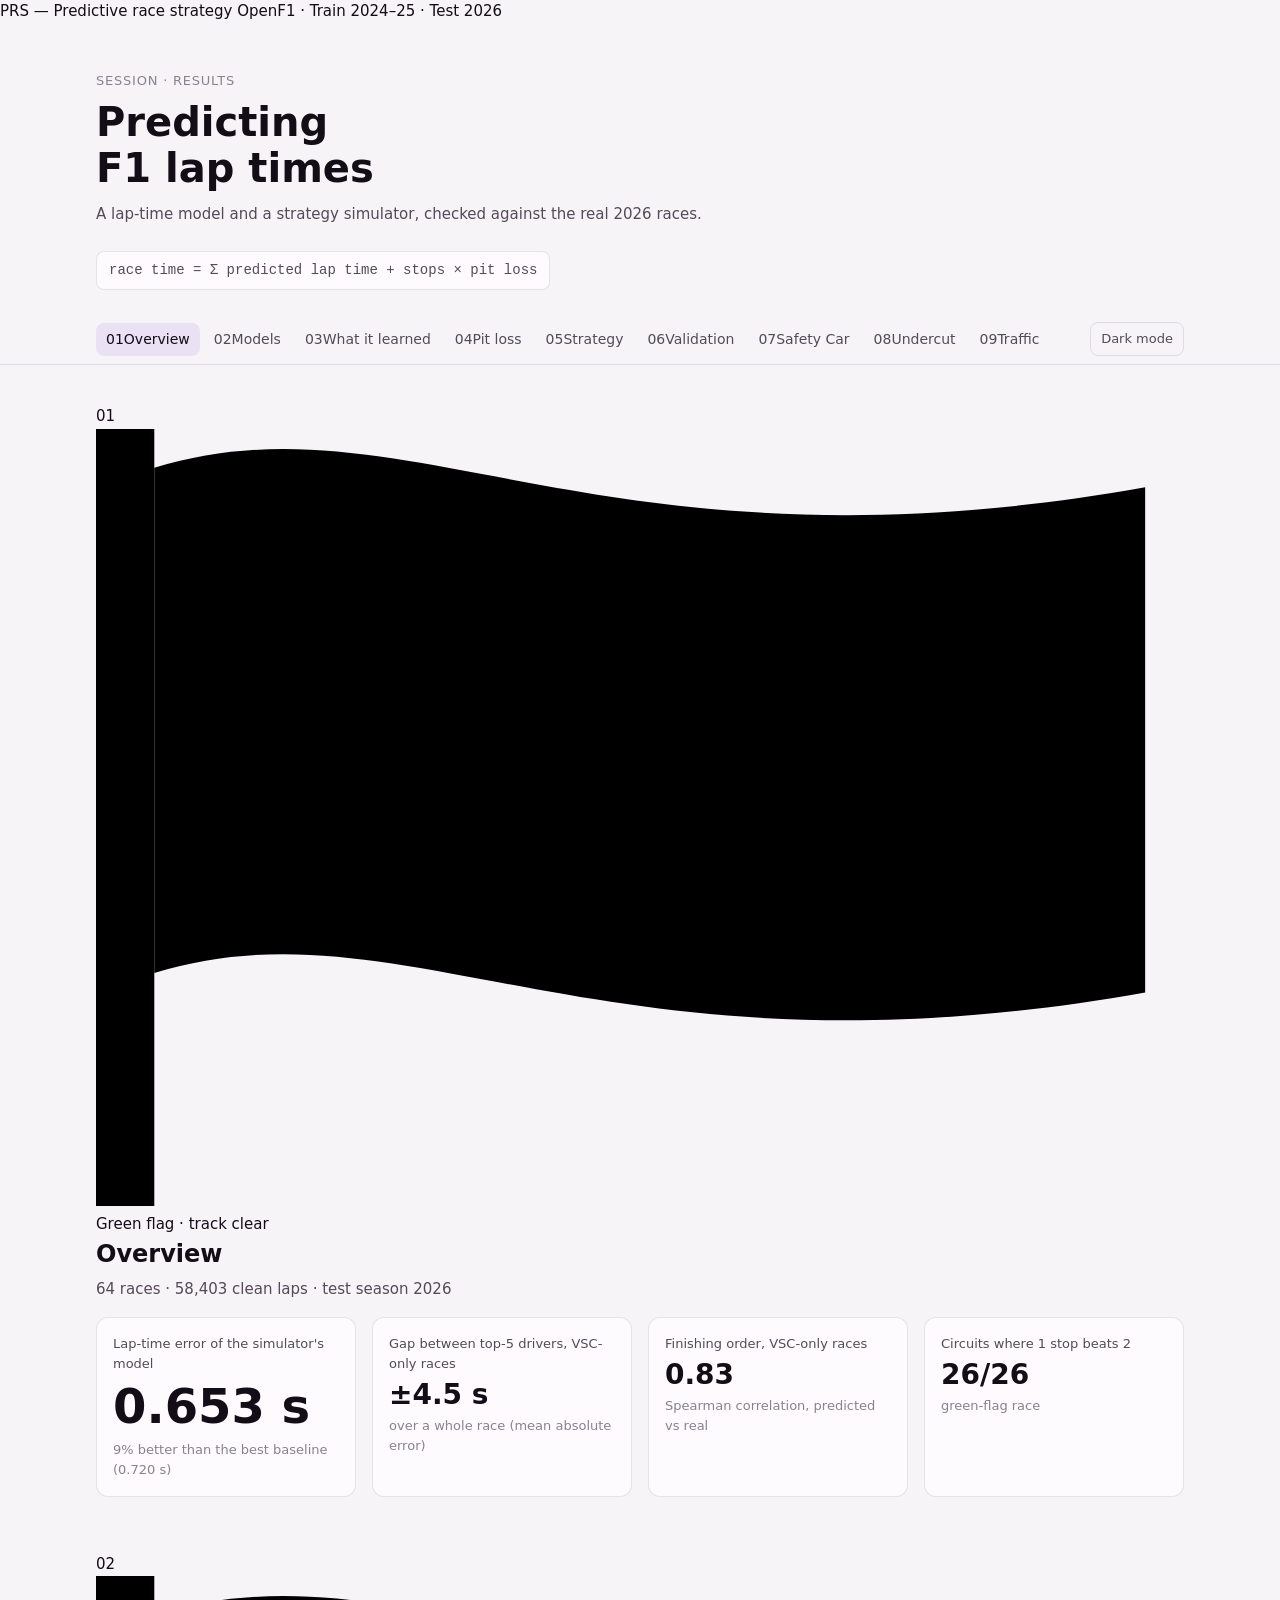
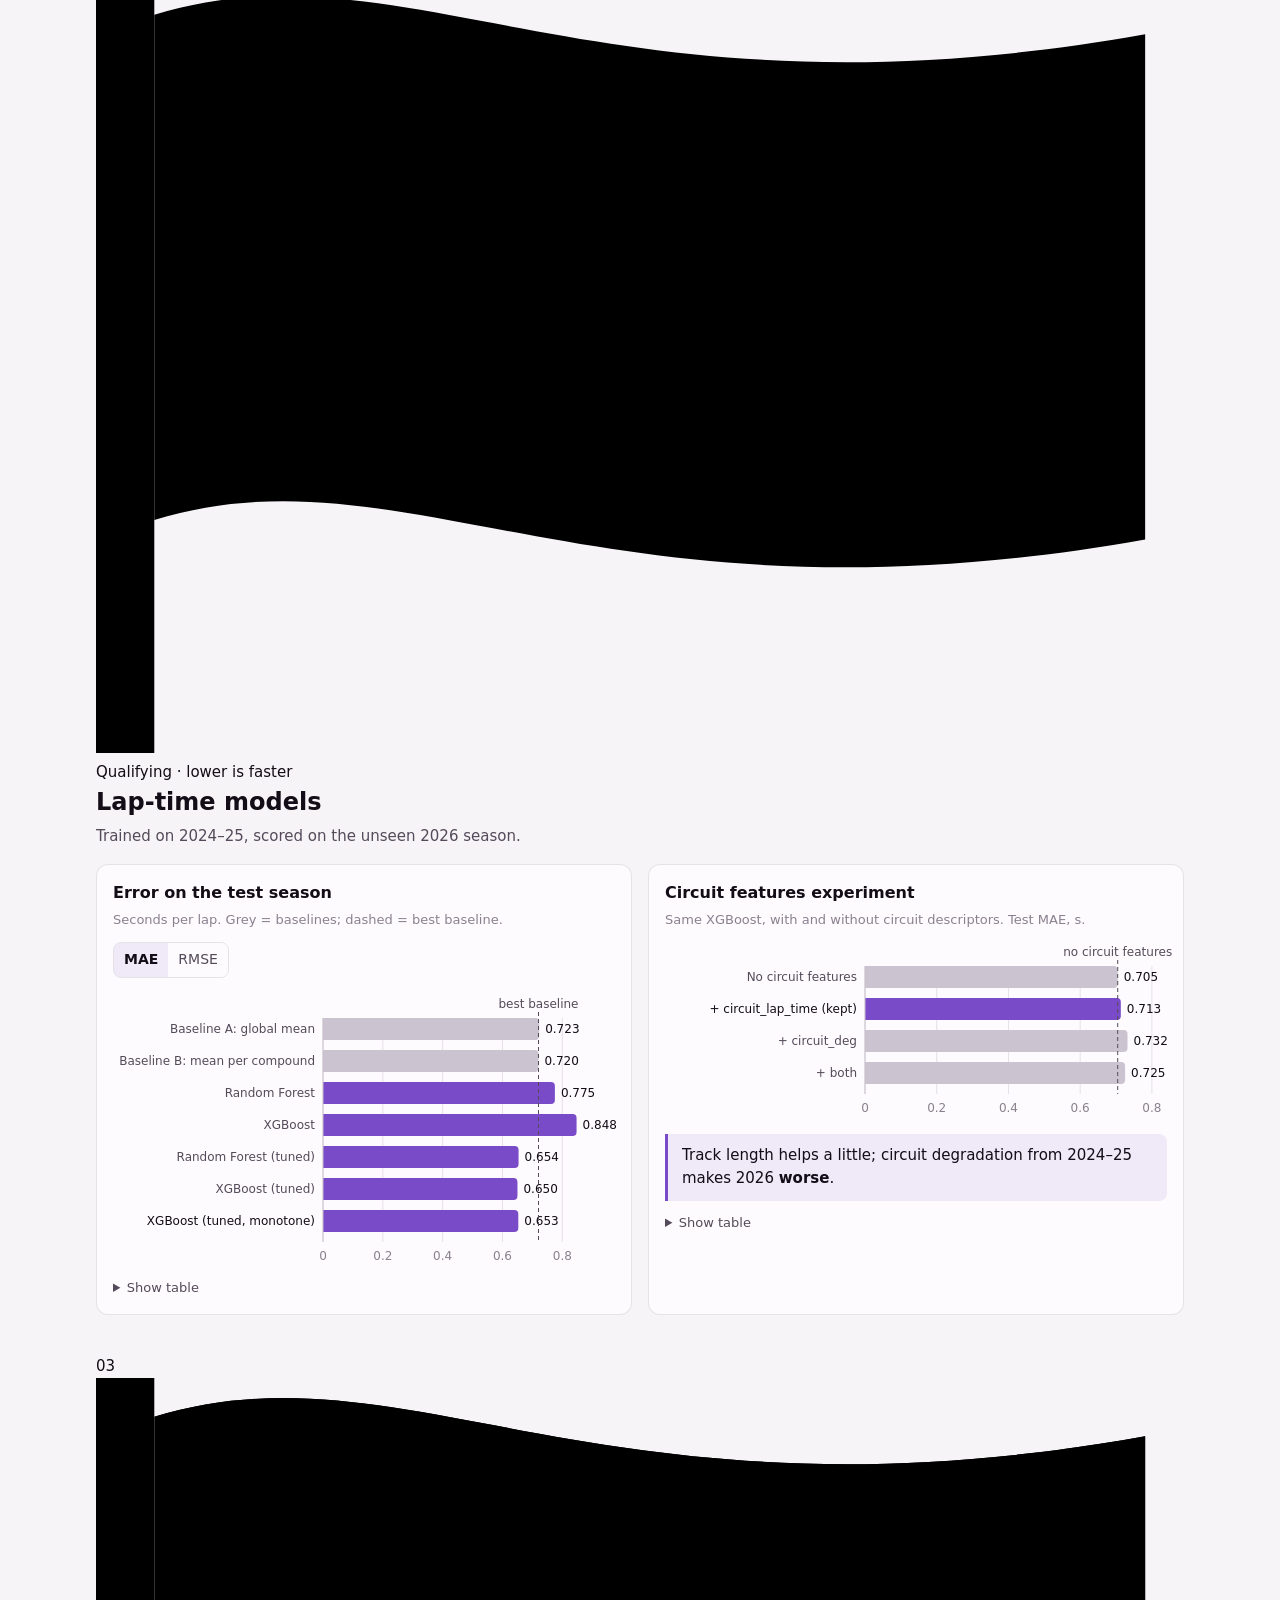
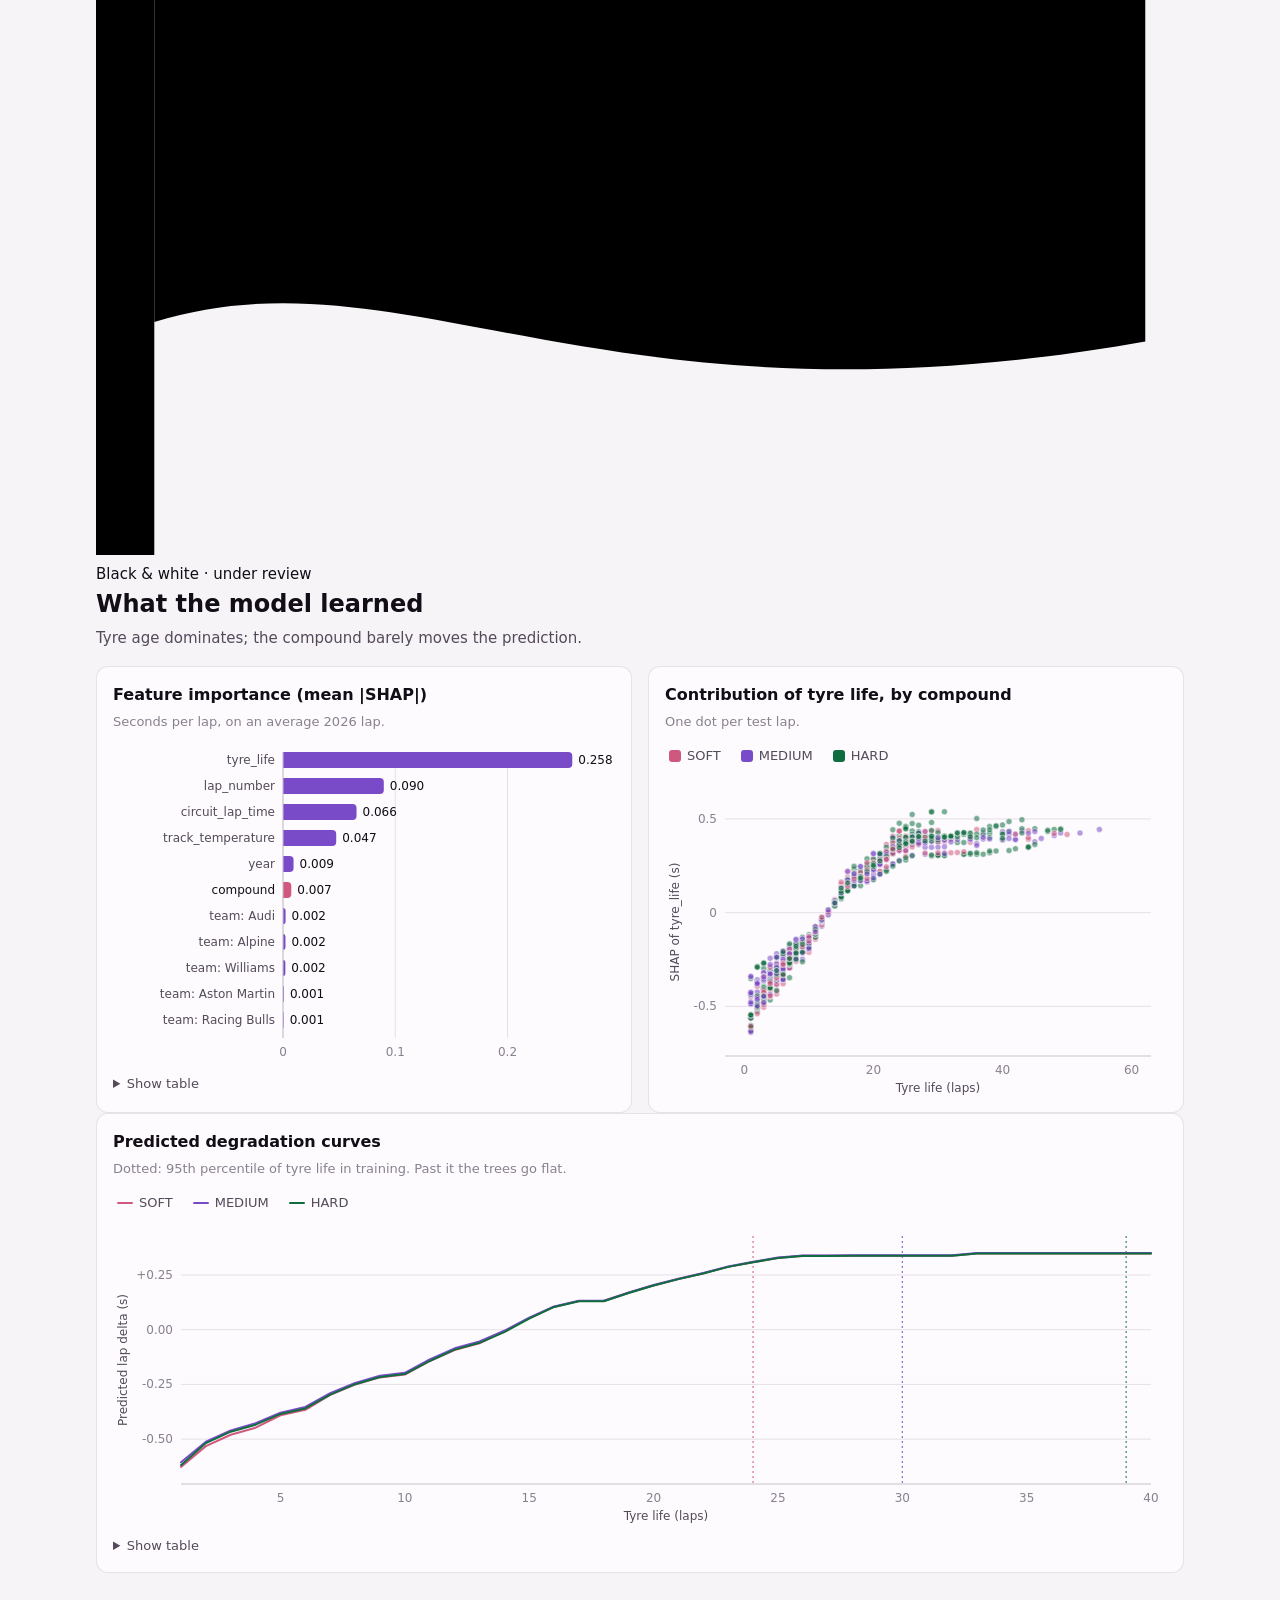
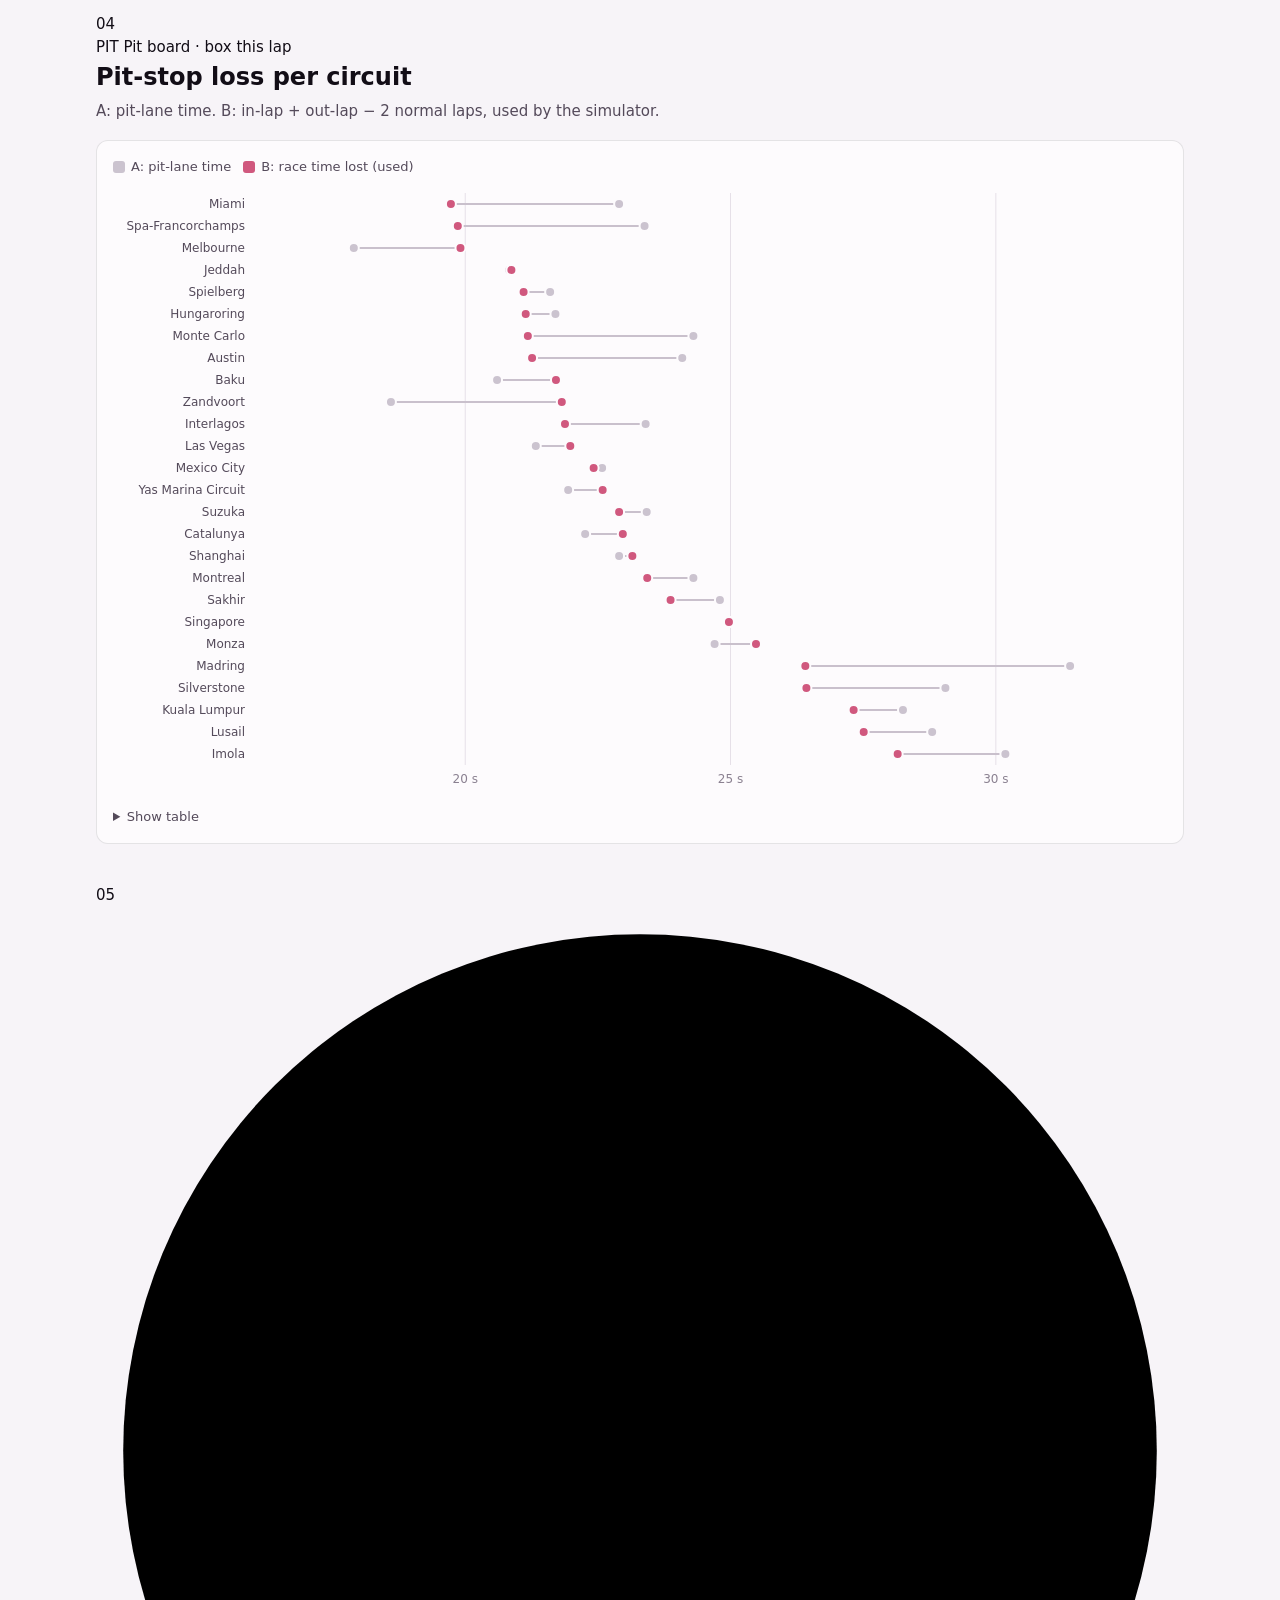
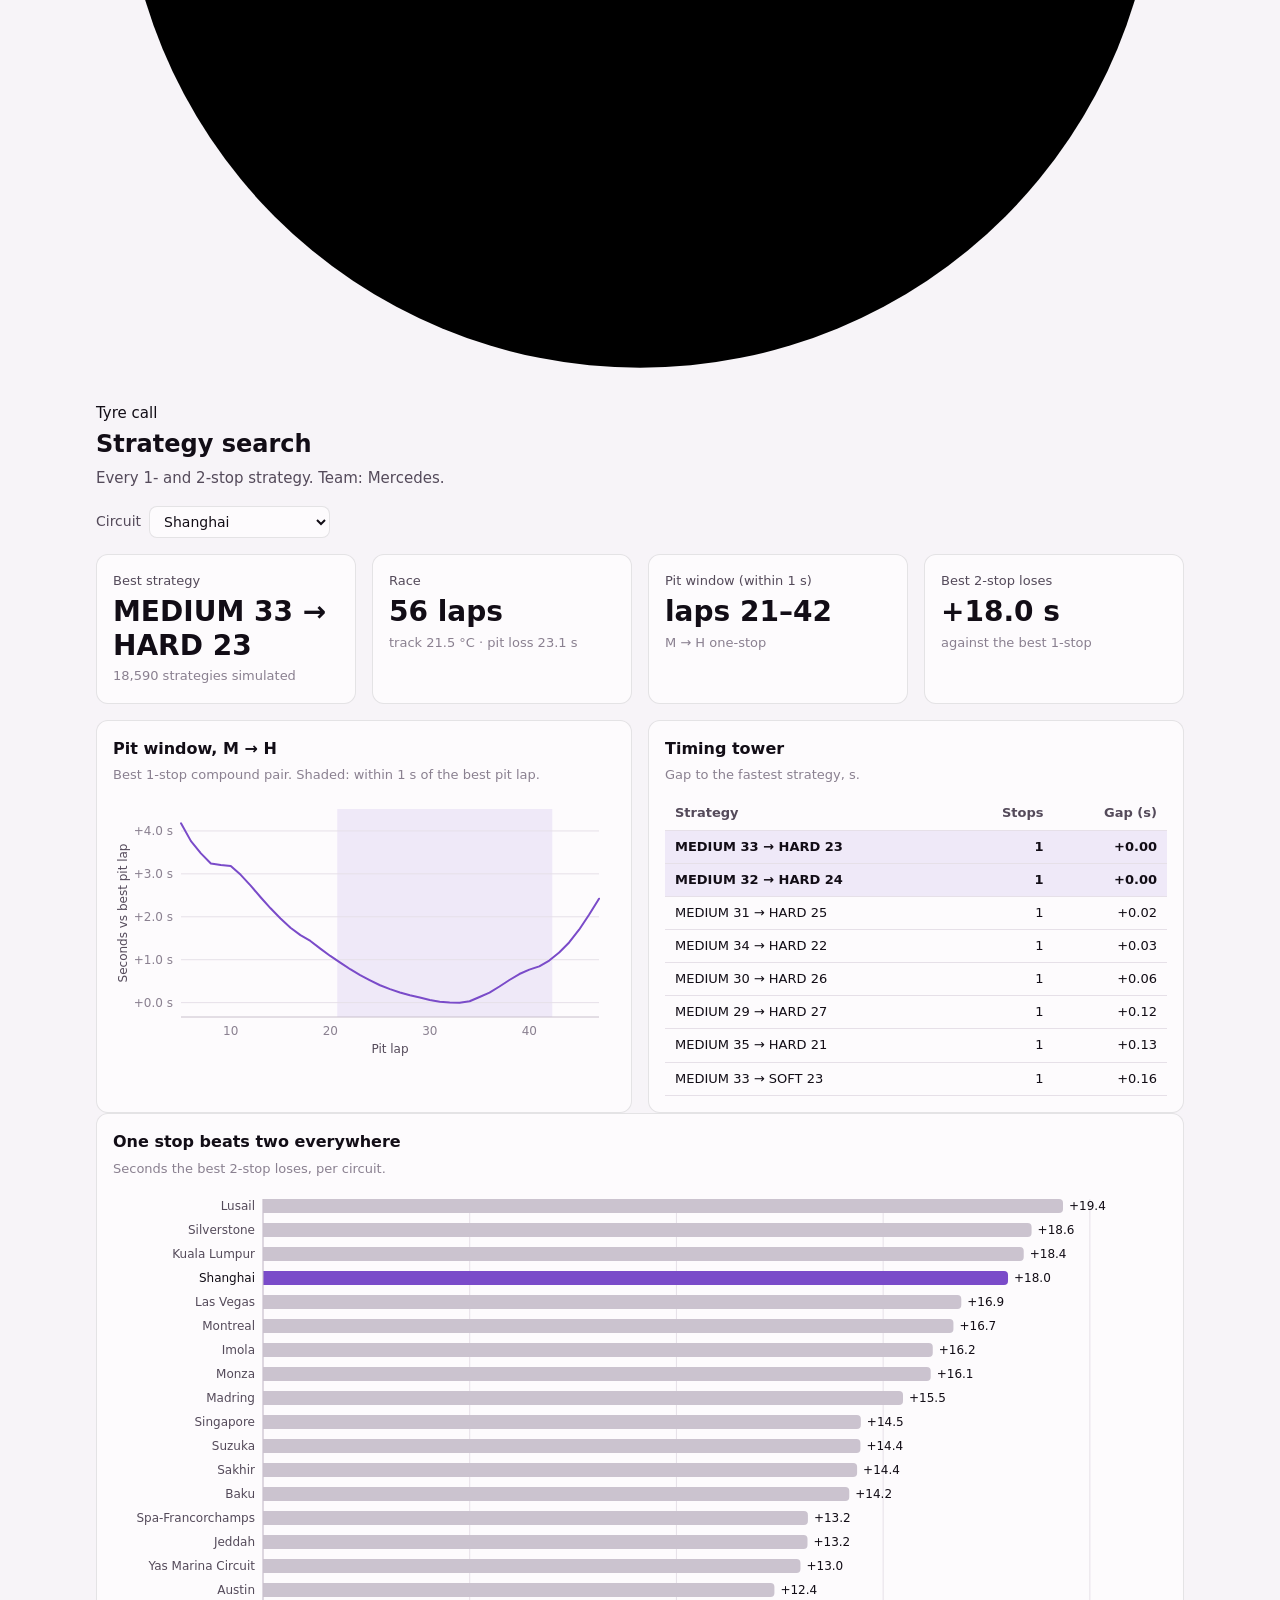
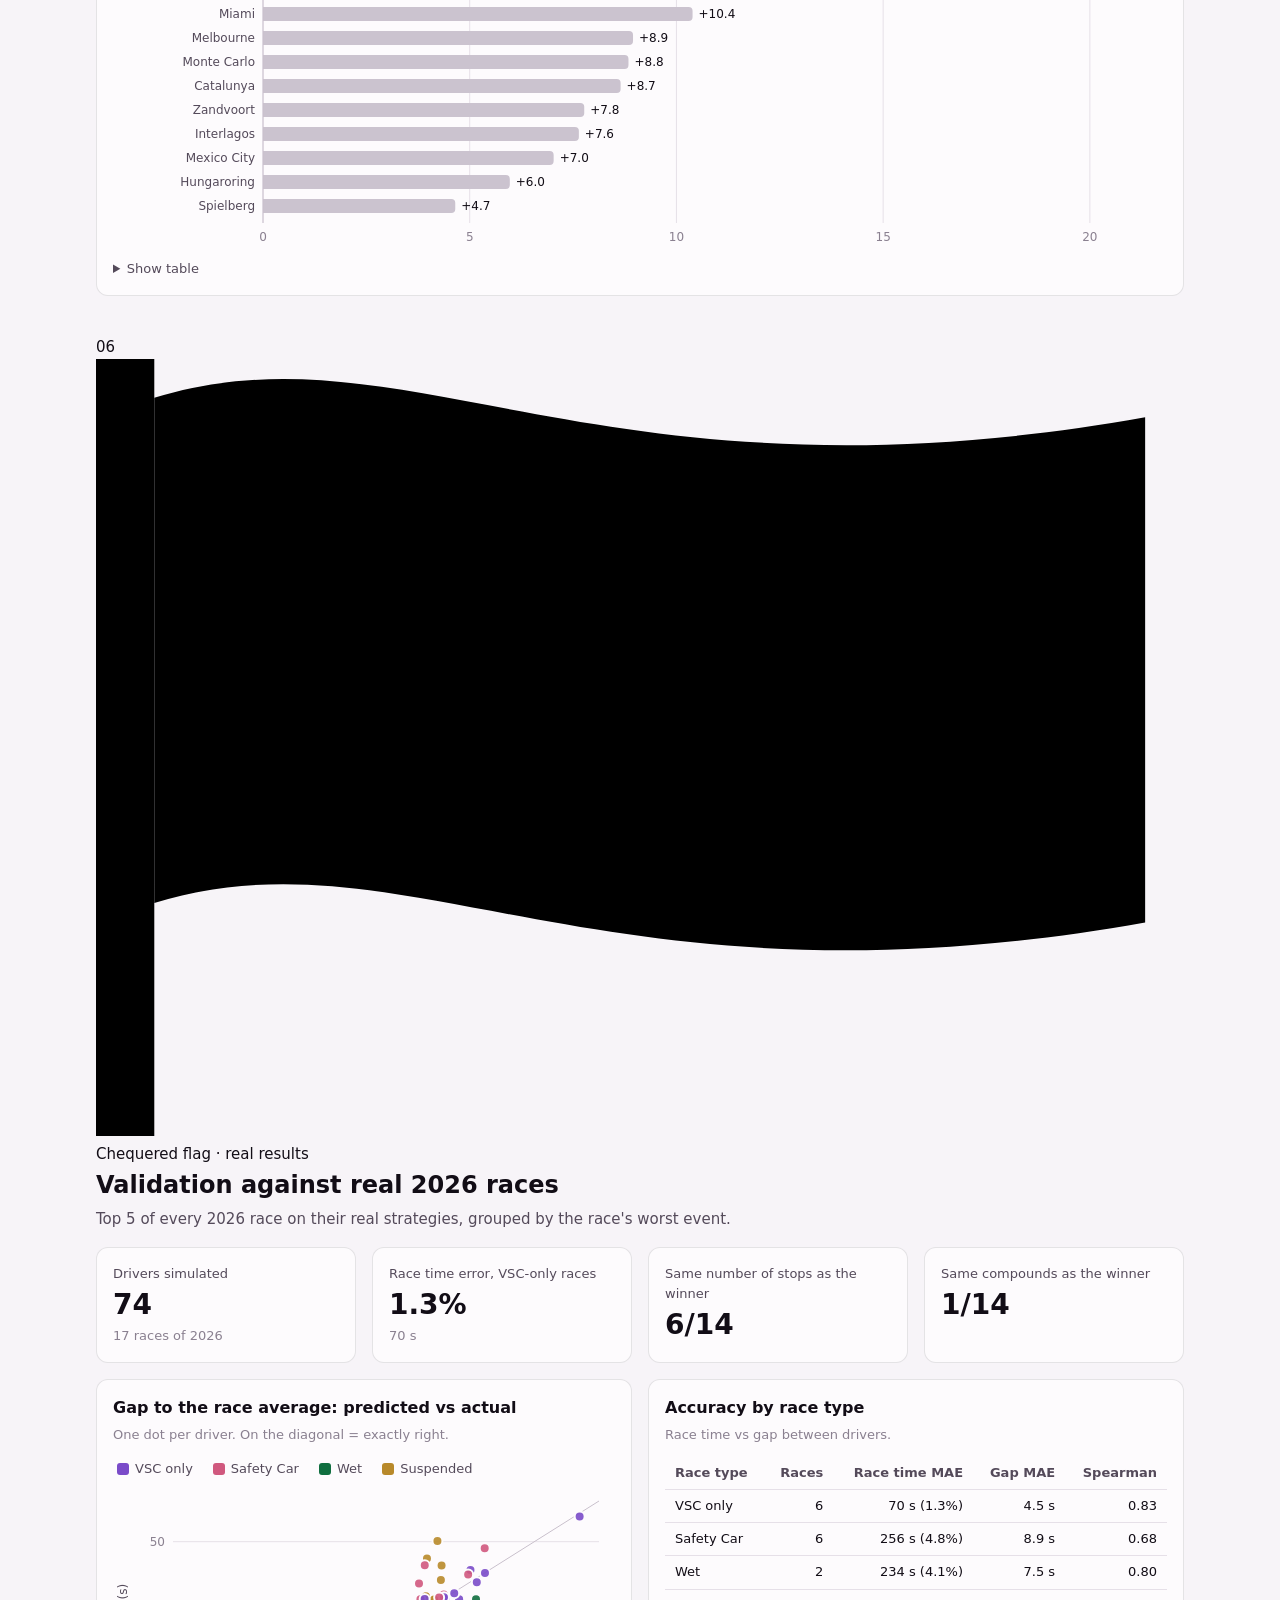
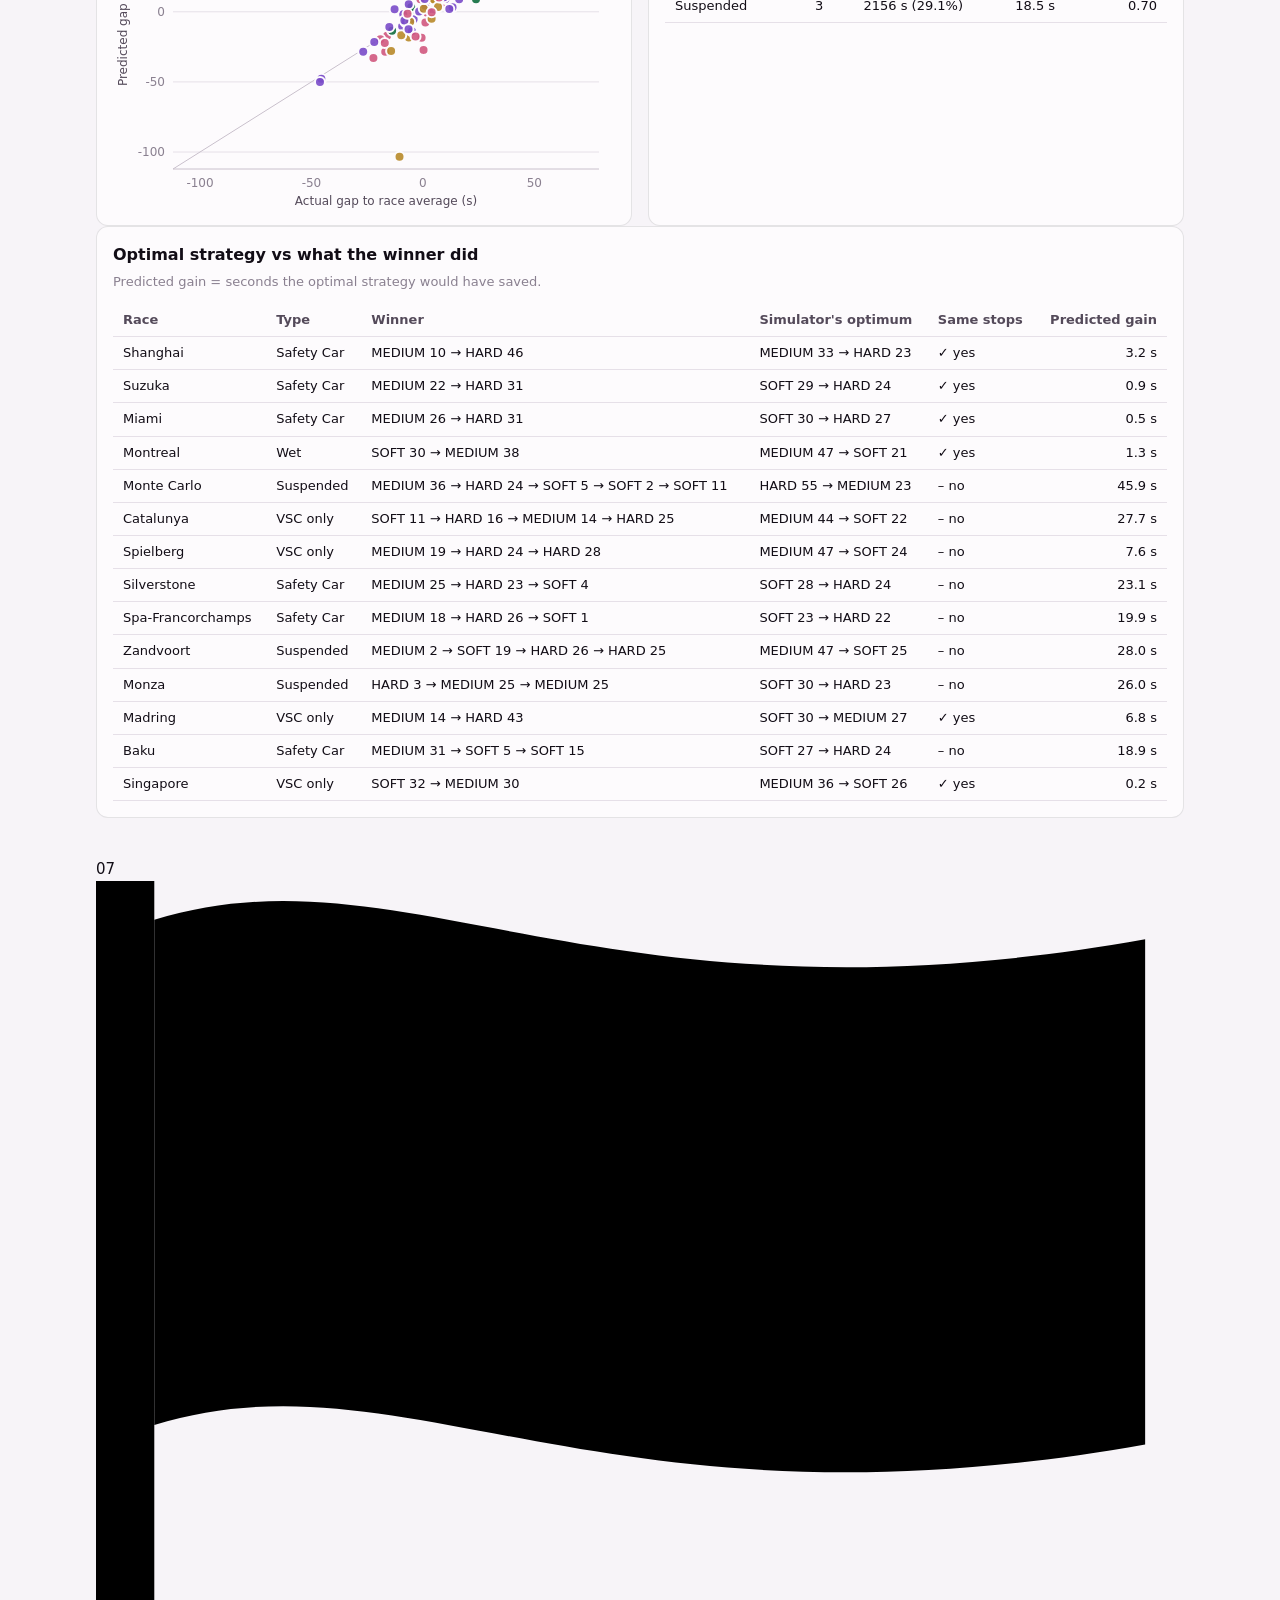
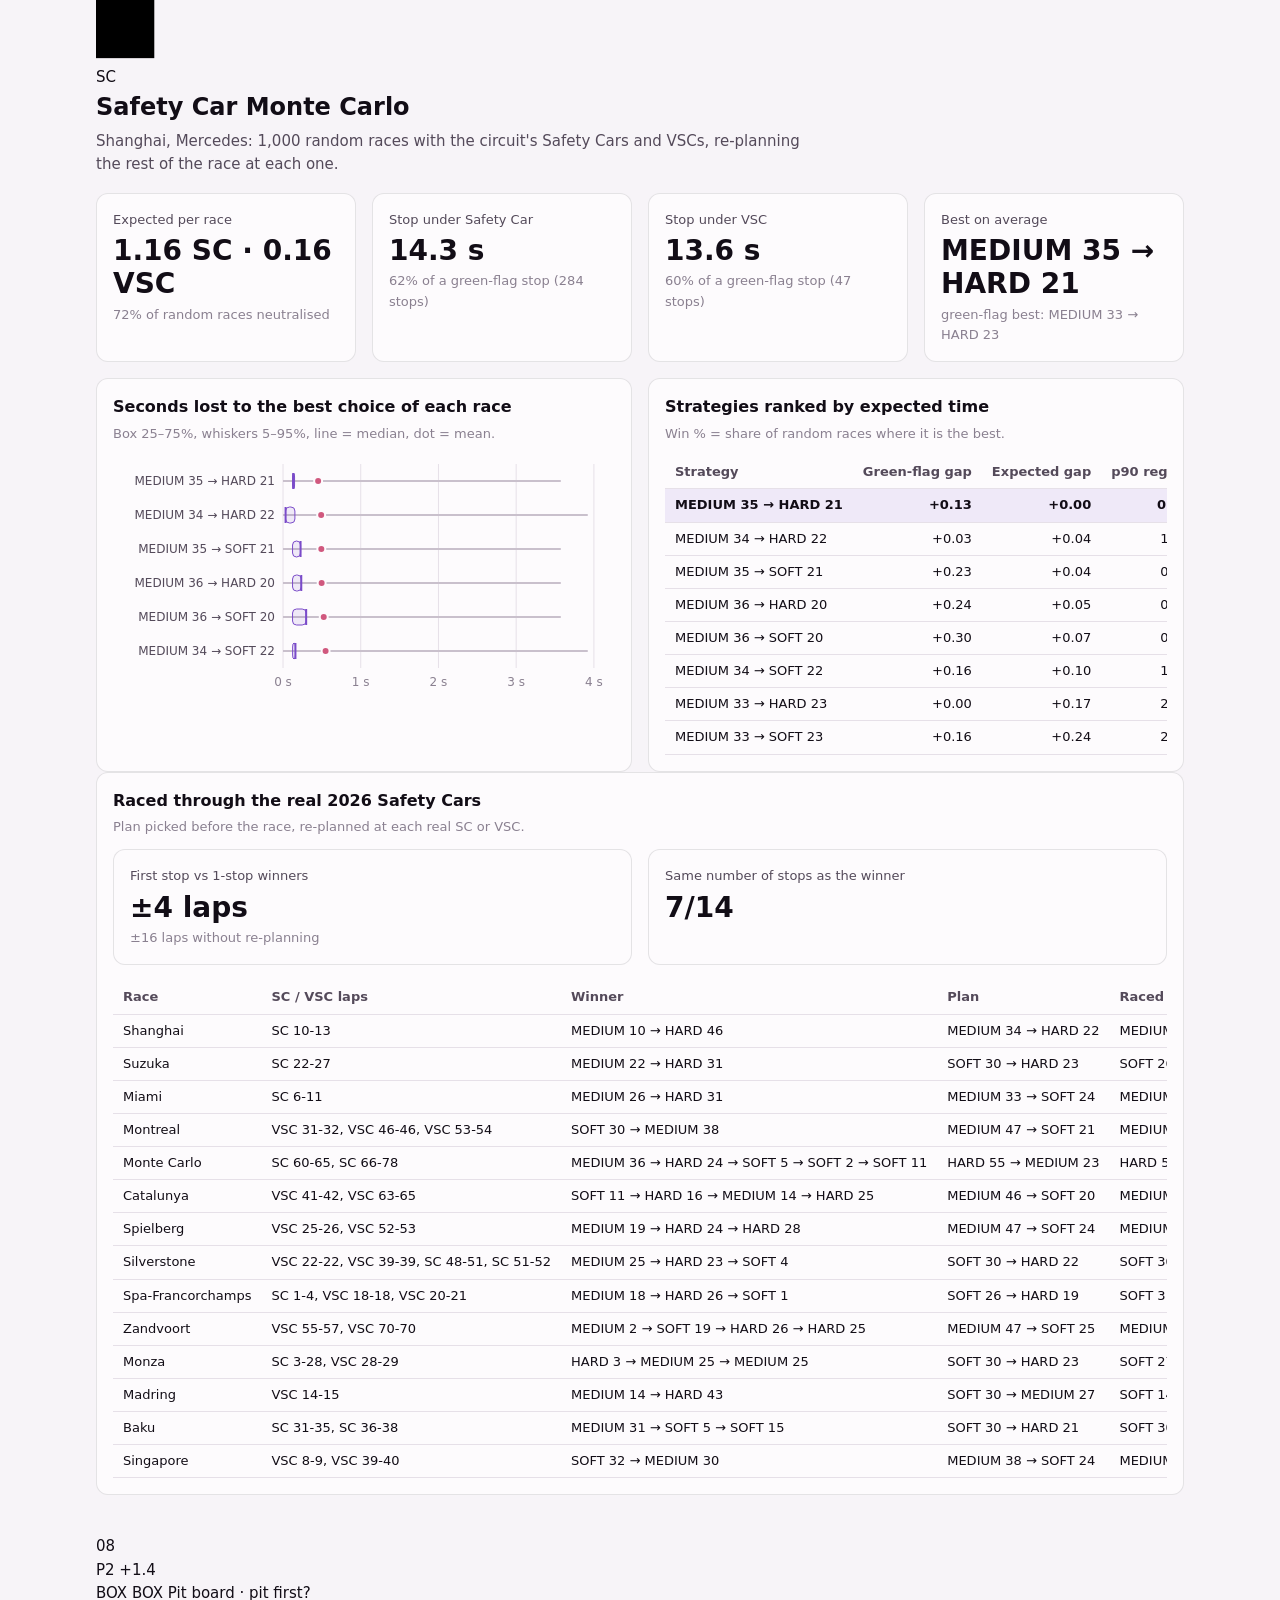
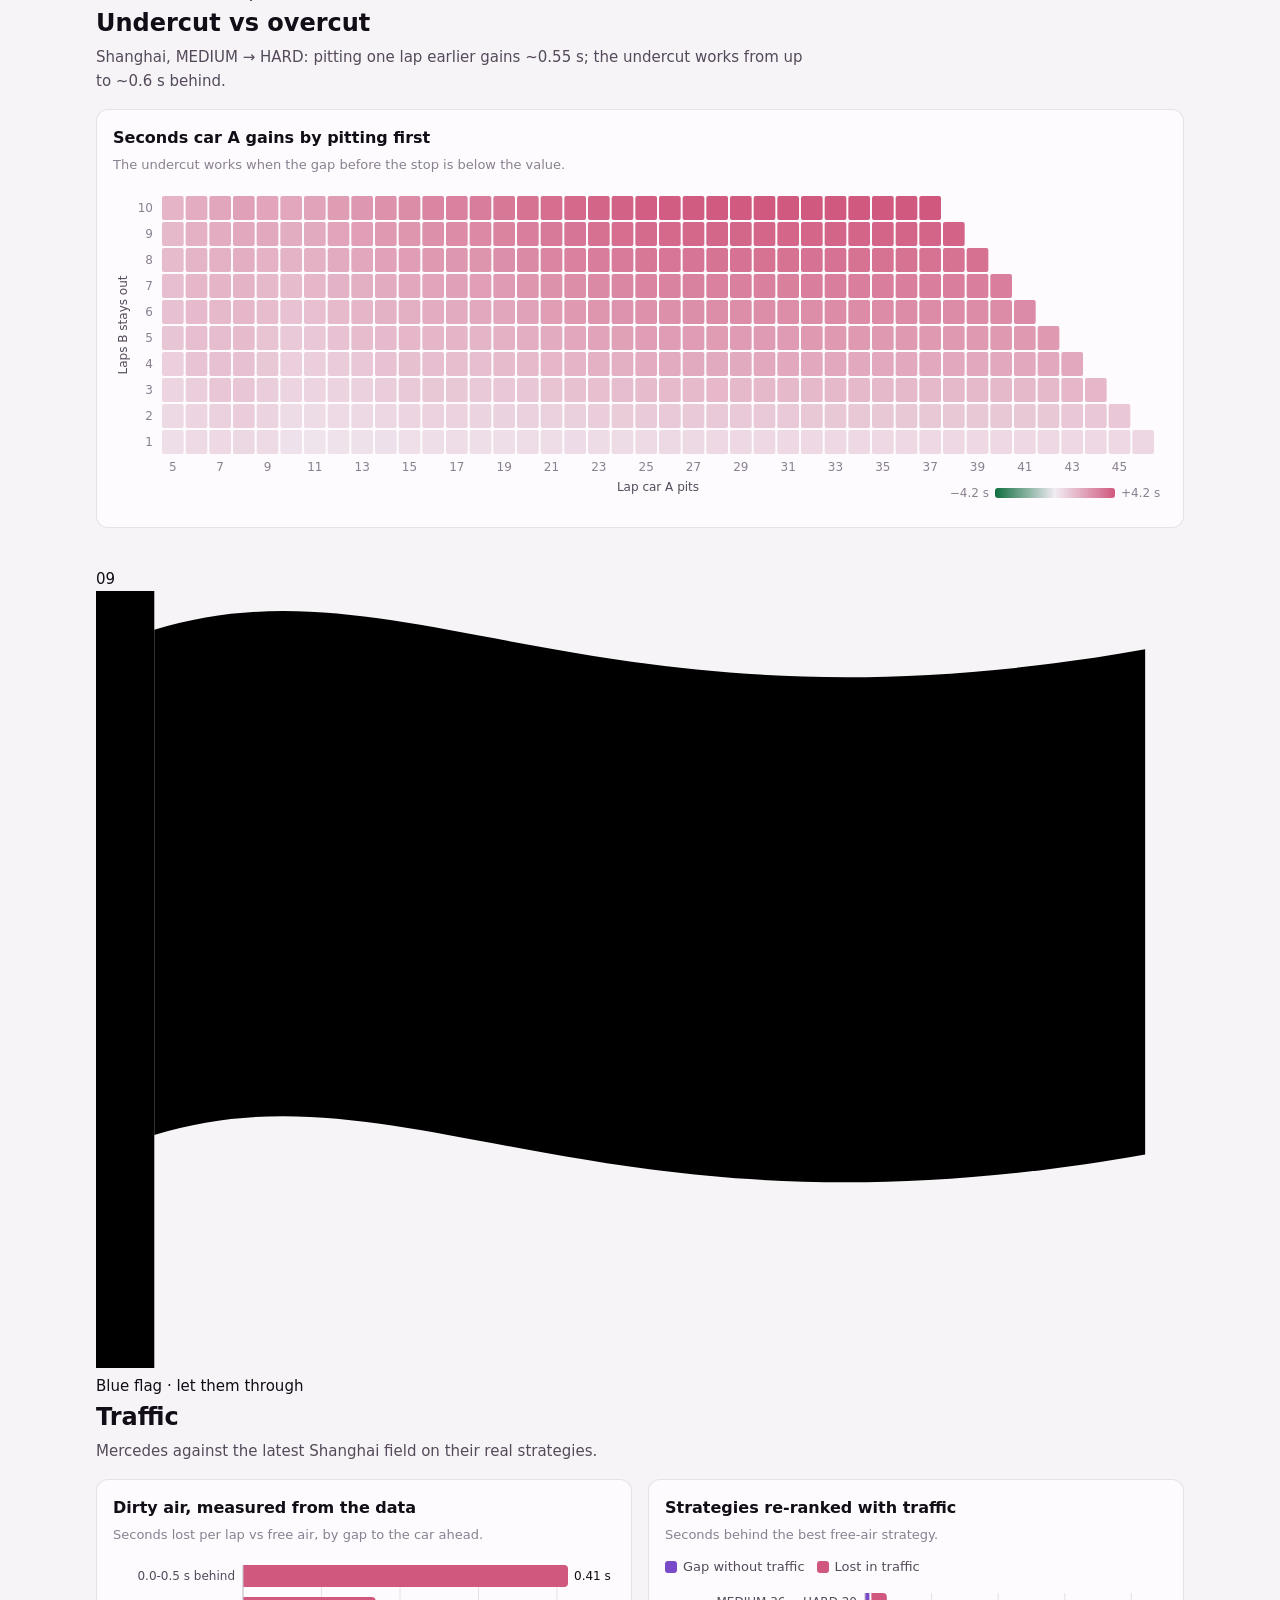
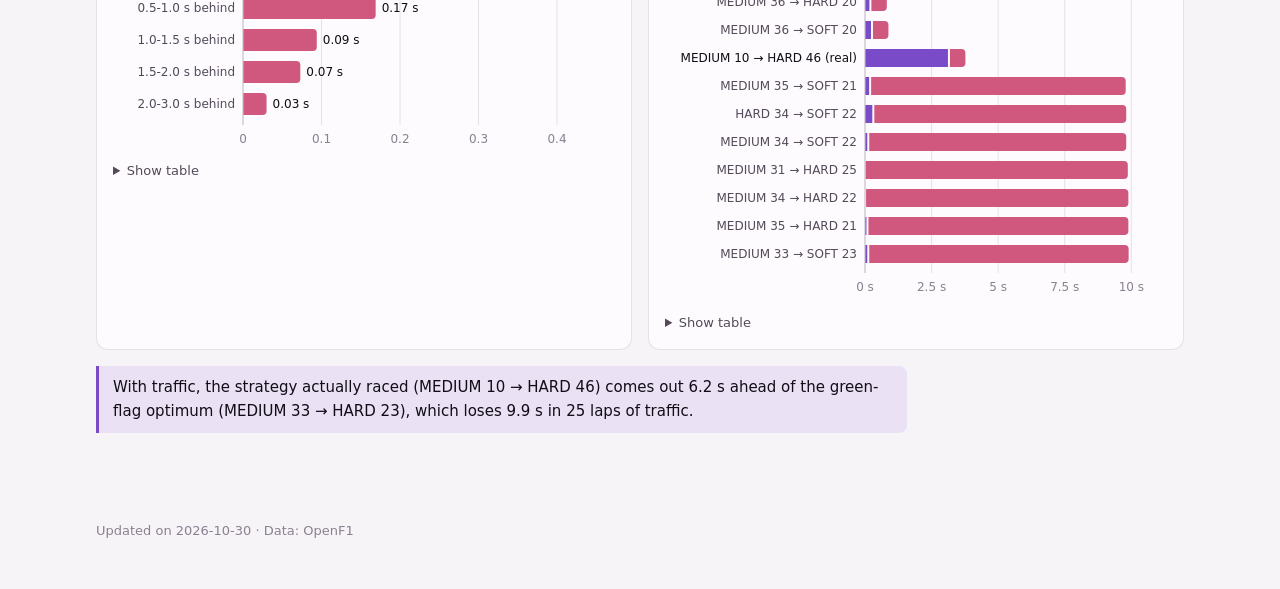
==== commit 5941db72: "Publish results page: Safety Car replay, cleaner text, updated results" ====
--- a/index.html
+++ b/index.html
@@ -5,49 +5,80 @@
   <meta name="viewport" content="width=device-width, initial-scale=1">
   <title>Race Strategy Results</title>
   <meta name="description" content="Machine learning lap-time models and pit-stop strategy simulation on OpenF1 data.">
+  <link rel="preconnect" href="https://fonts.googleapis.com">
+  <link rel="preconnect" href="https://fonts.gstatic.com" crossorigin>
+  <link rel="stylesheet" href="https://fonts.googleapis.com/css2?family=Big+Shoulders+Display:wght@700;800;900&family=IBM+Plex+Mono:wght@400;500;600&family=IBM+Plex+Sans:wght@400;500;600&display=swap">
   <link rel="stylesheet" href="style.css">
 </head>
 <body>
+  <div class="masthead">
+    <span class="brand">PRS — Predictive race strategy</span>
+    <span>OpenF1 · Train 2024–25 · Test 2026</span>
+  </div>
+
   <header class="hero">
-    <p class="eyebrow">Predictive race strategy · OpenF1 2024–2026</p>
-    <h1>Predicting F1 lap times, then searching for the fastest pit strategy</h1>
-    <p class="lede">A model learns how much slower each lap gets as tyres age; a simulator sums those laps and the
-      pit-stop losses for every possible strategy. This page shows how the models compare, what they learned, and how
-      the simulator holds up against real 2026 races.</p>
-    <span class="equation">race time = Σ predicted lap time + stops × pit loss</span>
+    <div class="hero-title">
+      <p class="eyebrow">Session · Results</p>
+      <h1>Predicting<br>F1 lap times</h1>
+    </div>
+    <div class="hero-side">
+      <div class="lights" role="img" aria-label="Five start lights, all lit">
+        <span></span><span></span><span></span><span></span><span></span>
+      </div>
+      <p class="lede">A lap-time model and a strategy simulator, checked against the real 2026 races.</p>
+      <span class="equation">race time = Σ predicted lap time + stops × pit loss</span>
+    </div>
   </header>
+
+  <div class="kerb" aria-hidden="true"></div>
 
   <nav class="toc" aria-label="Sections">
     <div class="inner">
-      <a href="#overview">Overview</a>
-      <a href="#models">Models</a>
-      <a href="#explain">What it learned</a>
-      <a href="#pit-loss">Pit loss</a>
-      <a href="#strategy">Strategy</a>
-      <a href="#validation">Validation</a>
-      <a href="#safety-car">Safety Car</a>
-      <a href="#undercut">Undercut</a>
-      <a href="#traffic">Traffic</a>
+      <a href="#overview"><span>01</span>Overview</a>
+      <a href="#models"><span>02</span>Models</a>
+      <a href="#explain"><span>03</span>What it learned</a>
+      <a href="#pit-loss"><span>04</span>Pit loss</a>
+      <a href="#strategy"><span>05</span>Strategy</a>
+      <a href="#validation"><span>06</span>Validation</a>
+      <a href="#safety-car"><span>07</span>Safety Car</a>
+      <a href="#undercut"><span>08</span>Undercut</a>
+      <a href="#traffic"><span>09</span>Traffic</a>
       <button id="theme-toggle" type="button" aria-label="Toggle dark mode">Dark mode</button>
     </div>
   </nav>
 
   <main>
     <section id="overview">
-      <h2>Overview</h2>
-      <p class="section-intro" id="overview-intro"></p>
+      <div class="sec-head">
+        <span class="sec-num">01</span>
+        <div>
+          <div class="signal">
+            <svg class="flag" viewBox="0 0 56 40" aria-hidden="true"><rect class="pole" x="0" y="0" width="3" height="40"></rect><path class="cloth green" d="M3 2 C16 -2 26 8 54 3 L54 29 C26 34 16 24 3 28 Z"></path></svg>
+            <span>Green flag · track clear</span>
+          </div>
+          <h2>Overview</h2>
+          <p class="section-intro" id="overview-intro"></p>
+        </div>
+      </div>
       <div class="grid stats" id="overview-stats"></div>
     </section>
 
     <section id="models">
-      <h2>Lap-time models</h2>
-      <p class="section-intro">Every model predicts <strong>lap_delta</strong>: the fuel-corrected lap time minus that
-        driver's median lap in the race. They are trained on 2024–2025 and scored on the 2026 season they never saw.
-        Lower is better.</p>
+      <div class="sec-head">
+        <span class="sec-num">02</span>
+        <div>
+          <div class="signal">
+            <svg class="flag" viewBox="0 0 56 40" aria-hidden="true"><rect class="pole" x="0" y="0" width="3" height="40"></rect><path class="cloth paper" d="M3 2 C16 -2 26 8 54 3 L54 29 C26 34 16 24 3 28 Z"></path><path class="cross" d="M3 2 L54 29 M54 3 L3 28"></path></svg>
+            <span>Qualifying · lower is faster</span>
+          </div>
+          <h2>Lap-time models</h2>
+          <p class="section-intro">Trained on 2024–25, scored on the unseen 2026 season.</p>
+        </div>
+      </div>
       <div class="grid two">
         <div class="card">
           <h3>Error on the test season</h3>
-          <p class="sub">Seconds per lap. Grey = baselines every model must beat; dashed line = best baseline.</p>
+          <p class="sub">Seconds per lap. Grey = baselines; dashed = best baseline.</p>
           <div class="controls">
             <div class="segmented" role="group" aria-label="Metric" id="metric-toggle">
               <button type="button" data-metric="mae" aria-pressed="true">MAE</button>
@@ -59,37 +90,43 @@
         </div>
         <div class="card">
           <h3>Circuit features experiment</h3>
-          <p class="sub">The same fixed XGBoost with and without circuit descriptors (test MAE, s).</p>
+          <p class="sub">Same XGBoost, with and without circuit descriptors. Test MAE, s.</p>
           <div class="chart" id="circuit-chart"></div>
-          <p class="callout">Track length (<code>circuit_lap_time</code>) helps a little. Degradation measured per circuit in
-            2024–2025 makes 2026 <strong>worse</strong>: new cars and tyres wear differently, so it was left out.</p>
+          <p class="callout">Track length helps a little; circuit degradation from 2024–25 makes 2026 <strong>worse</strong>.</p>
           <div id="circuit-table"></div>
         </div>
       </div>
     </section>
 
     <section id="explain">
-      <h2>What the model learned</h2>
-      <p class="section-intro">SHAP splits every prediction into one contribution per feature. Tyre age dominates;
-        the tyre compound barely moves the prediction, which is the model's main limitation.</p>
+      <div class="sec-head">
+        <span class="sec-num">03</span>
+        <div>
+          <div class="signal">
+            <svg class="flag" viewBox="0 0 56 40" aria-hidden="true"><rect class="pole" x="0" y="0" width="3" height="40"></rect><path class="cloth ink" d="M3 2 C16 -2 26 8 54 3 L54 29 C26 34 16 24 3 28 Z"></path><path class="cloth paper" d="M3 2 C16 -2 26 8 54 3 L54 29 Z"></path></svg>
+            <span>Black &amp; white · under review</span>
+          </div>
+          <h2>What the model learned</h2>
+          <p class="section-intro">Tyre age dominates; the compound barely moves the prediction.</p>
+        </div>
+      </div>
       <div class="grid two">
         <div class="card">
           <h3>Feature importance (mean |SHAP|)</h3>
-          <p class="sub">Seconds a feature moves the predicted lap on an average 2026 lap.</p>
+          <p class="sub">Seconds per lap, on an average 2026 lap.</p>
           <div class="chart" id="shap-chart"></div>
           <div id="shap-table"></div>
         </div>
         <div class="card">
           <h3>Contribution of tyre life, by compound</h3>
-          <p class="sub">One dot per test lap. The three compounds follow the same curve.</p>
+          <p class="sub">One dot per test lap.</p>
           <ul class="legend" id="shap-legend"></ul>
           <div class="chart" id="shap-scatter"></div>
         </div>
       </div>
-      <div class="card" style="margin-top:16px">
+      <div class="card spaced">
         <h3>Predicted degradation curves</h3>
-        <p class="sub">Monotone XGBoost, lap 40, McLaren, median temperature. Dotted lines: 95th percentile of tyre life
-          in training — beyond them the trees predict a flat line.</p>
+        <p class="sub">Dotted: 95th percentile of tyre life in training. Past it the trees go flat.</p>
         <ul class="legend" id="deg-legend"></ul>
         <div class="chart" id="deg-chart"></div>
         <div id="deg-table"></div>
@@ -97,9 +134,17 @@
     </section>
 
     <section id="pit-loss">
-      <h2>Pit-stop loss per circuit</h2>
-      <p class="section-intro">Method A is OpenF1's pit-lane time (entry to exit). Method B is the race time the stop
-        actually cost: in-lap + out-lap minus two normal laps. B is what the simulator uses.</p>
+      <div class="sec-head">
+        <span class="sec-num">04</span>
+        <div>
+          <div class="signal">
+            <span class="board">PIT</span>
+            <span>Pit board · box this lap</span>
+          </div>
+          <h2>Pit-stop loss per circuit</h2>
+          <p class="section-intro">A: pit-lane time. B: in-lap + out-lap − 2 normal laps, used by the simulator.</p>
+        </div>
+      </div>
       <div class="card">
         <ul class="legend" id="pit-legend"></ul>
         <div class="chart" id="pit-chart"></div>
@@ -108,9 +153,17 @@
     </section>
 
     <section id="strategy">
-      <h2>Strategy search</h2>
-      <p class="section-intro">Every 1- and 2-stop strategy with two different dry compounds, stints of 5 laps to the
-        99th percentile of tyre life, all through the model in one batch. Team: <span id="strategy-team"></span>.</p>
+      <div class="sec-head">
+        <span class="sec-num">05</span>
+        <div>
+          <div class="signal">
+            <svg class="flag tyre" viewBox="0 0 40 40" aria-hidden="true"><circle class="t-rubber" cx="20" cy="20" r="19"></circle><circle class="t-band" cx="20" cy="20" r="13"></circle><circle class="t-rim" cx="20" cy="20" r="7"></circle></svg>
+            <span>Tyre call</span>
+          </div>
+          <h2>Strategy search</h2>
+          <p class="section-intro">Every 1- and 2-stop strategy. Team: <span id="strategy-team"></span>.</p>
+        </div>
+      </div>
       <div class="controls">
         <label>Circuit <select id="circuit-select"></select></label>
       </div>
@@ -118,90 +171,130 @@
       <div class="grid two">
         <div class="card">
           <h3 id="window-title">Pit window</h3>
-          <p class="sub">Race time vs the best pit lap for the best 1-stop compound pair. Shaded: within 1 s of the best.</p>
+          <p class="sub">Best 1-stop compound pair. Shaded: within 1 s of the best pit lap.</p>
           <div class="chart" id="window-chart"></div>
         </div>
         <div class="card">
-          <h3>Best strategies</h3>
-          <p class="sub">Gap to the fastest strategy, in seconds.</p>
+          <h3>Timing tower</h3>
+          <p class="sub">Gap to the fastest strategy, s.</p>
           <div id="strategy-top"></div>
         </div>
       </div>
-      <div class="card" style="margin-top:16px">
+      <div class="card spaced">
         <h3>One stop beats two everywhere</h3>
-        <p class="sub">Seconds the best 2-stop strategy loses to the best 1-stop, per circuit.</p>
+        <p class="sub">Seconds the best 2-stop loses, per circuit.</p>
         <div class="chart" id="stops-chart"></div>
         <div id="stops-table"></div>
       </div>
     </section>
 
     <section id="validation">
-      <h2>Validation against real 2026 races</h2>
-      <p class="section-intro">The real strategies of the top 5 finishers of every 2026 race, simulated and compared with
-        their real race times. Races are grouped by their worst event, none of which the simulator models.</p>
+      <div class="sec-head">
+        <span class="sec-num">06</span>
+        <div>
+          <div class="signal">
+            <svg class="flag" viewBox="0 0 56 40" aria-hidden="true"><defs><pattern id="chq" width="10" height="10" patternUnits="userSpaceOnUse"><rect class="chq-a" width="10" height="10"></rect><rect class="chq-b" width="5" height="5"></rect><rect class="chq-b" x="5" y="5" width="5" height="5"></rect></pattern></defs><rect class="pole" x="0" y="0" width="3" height="40"></rect><path class="cloth" fill="url(#chq)" d="M3 2 C16 -2 26 8 54 3 L54 29 C26 34 16 24 3 28 Z"></path></svg>
+            <span>Chequered flag · real results</span>
+          </div>
+          <h2>Validation against real 2026 races</h2>
+          <p class="section-intro">Top 5 of every 2026 race on their real strategies, grouped by the race's worst event.</p>
+        </div>
+      </div>
       <div class="grid stats" id="validation-stats"></div>
       <div class="grid two">
         <div class="card">
           <h3>Gap to the race average: predicted vs actual</h3>
-          <p class="sub">One dot per driver. On the diagonal = the simulator got the driver's gap exactly right.</p>
+          <p class="sub">One dot per driver. On the diagonal = exactly right.</p>
           <ul class="legend" id="validation-legend"></ul>
           <div class="chart" id="validation-chart"></div>
         </div>
         <div class="card">
           <h3>Accuracy by race type</h3>
-          <p class="sub">Race-time error grows with every neutralised lap; the gap between drivers stays small.</p>
+          <p class="sub">Race time vs gap between drivers.</p>
           <div id="validation-table"></div>
         </div>
       </div>
-      <div class="card" style="margin-top:16px">
+      <div class="card spaced">
         <h3>Optimal strategy vs what the winner did</h3>
-        <p class="sub">Predicted gain = seconds the simulator thinks the optimal strategy saves over the winner's.</p>
+        <p class="sub">Predicted gain = seconds the optimal strategy would have saved.</p>
         <div id="optimal-table"></div>
       </div>
     </section>
 
     <section id="safety-car">
-      <h2>Safety Car Monte Carlo</h2>
-      <p class="section-intro" id="sc-intro"></p>
+      <div class="sec-head">
+        <span class="sec-num">07</span>
+        <div>
+          <div class="signal">
+            <svg class="flag" viewBox="0 0 56 40" aria-hidden="true"><rect class="pole" x="0" y="0" width="3" height="40"></rect><path class="cloth plum" d="M3 2 C16 -2 26 8 54 3 L54 29 C26 34 16 24 3 28 Z"></path></svg>
+            <span class="board sc">SC</span>
+          </div>
+          <h2>Safety Car Monte Carlo</h2>
+          <p class="section-intro" id="sc-intro"></p>
+        </div>
+      </div>
       <div class="grid stats" id="sc-stats"></div>
       <div class="grid two">
         <div class="card">
           <h3>Seconds lost to the best choice of each race</h3>
-          <p class="sub">Regret over the random races: box 25–75%, whiskers 5–95%, line = median, dot = mean.</p>
+          <p class="sub">Box 25–75%, whiskers 5–95%, line = median, dot = mean.</p>
           <div class="chart" id="sc-chart"></div>
         </div>
         <div class="card">
           <h3>Strategies ranked by expected time</h3>
-          <p class="sub">Win % = share of random races where the strategy is the best one.</p>
+          <p class="sub">Win % = share of random races where it is the best.</p>
           <div id="sc-table"></div>
         </div>
       </div>
+      <div class="card spaced">
+        <h3>Raced through the real 2026 Safety Cars</h3>
+        <p class="sub">Plan picked before the race, re-planned at each real SC or VSC.</p>
+        <div class="grid stats" id="replay-stats"></div>
+        <div id="replay-table"></div>
+      </div>
     </section>
 
     <section id="undercut">
-      <h2>Undercut vs overcut</h2>
-      <p class="section-intro" id="undercut-intro"></p>
+      <div class="sec-head">
+        <span class="sec-num">08</span>
+        <div>
+          <div class="signal">
+            <span class="board small">P2 +1.4<br>BOX BOX</span>
+            <span>Pit board · pit first?</span>
+          </div>
+          <h2>Undercut vs overcut</h2>
+          <p class="section-intro" id="undercut-intro"></p>
+        </div>
+      </div>
       <div class="card">
         <h3>Seconds car A gains by pitting first</h3>
-        <p class="sub">Red: the undercut works if the gap before the stop is smaller than the value. Blue would mean
-          the overcut wins — it never does here, because the model has no cold tyres on the out-lap.</p>
+        <p class="sub">The undercut works when the gap before the stop is below the value.</p>
         <div class="chart" id="undercut-chart"></div>
       </div>
     </section>
 
     <section id="traffic">
-      <h2>Traffic</h2>
-      <p class="section-intro" id="traffic-intro"></p>
+      <div class="sec-head">
+        <span class="sec-num">09</span>
+        <div>
+          <div class="signal">
+            <svg class="flag" viewBox="0 0 56 40" aria-hidden="true"><rect class="pole" x="0" y="0" width="3" height="40"></rect><path class="cloth slate" d="M3 2 C16 -2 26 8 54 3 L54 29 C26 34 16 24 3 28 Z"></path></svg>
+            <span>Blue flag · let them through</span>
+          </div>
+          <h2>Traffic</h2>
+          <p class="section-intro" id="traffic-intro"></p>
+        </div>
+      </div>
       <div class="grid two">
         <div class="card">
           <h3>Dirty air, measured from the data</h3>
-          <p class="sub">Seconds lost per lap by gap to the car ahead, against laps in free air (model residuals).</p>
+          <p class="sub">Seconds lost per lap vs free air, by gap to the car ahead.</p>
           <div class="chart" id="dirty-chart"></div>
           <div id="dirty-table"></div>
         </div>
         <div class="card">
           <h3>Strategies re-ranked with traffic</h3>
-          <p class="sub">Seconds behind the best strategy without traffic.</p>
+          <p class="sub">Seconds behind the best free-air strategy.</p>
           <ul class="legend" id="traffic-legend"></ul>
           <div class="chart" id="traffic-chart"></div>
           <div id="traffic-table"></div>
@@ -211,6 +304,7 @@
     </section>
   </main>
 
+  <div class="chequered" aria-hidden="true"></div>
   <footer id="footer"></footer>
   <div class="tooltip" id="tooltip" role="status" aria-live="polite"></div>
 
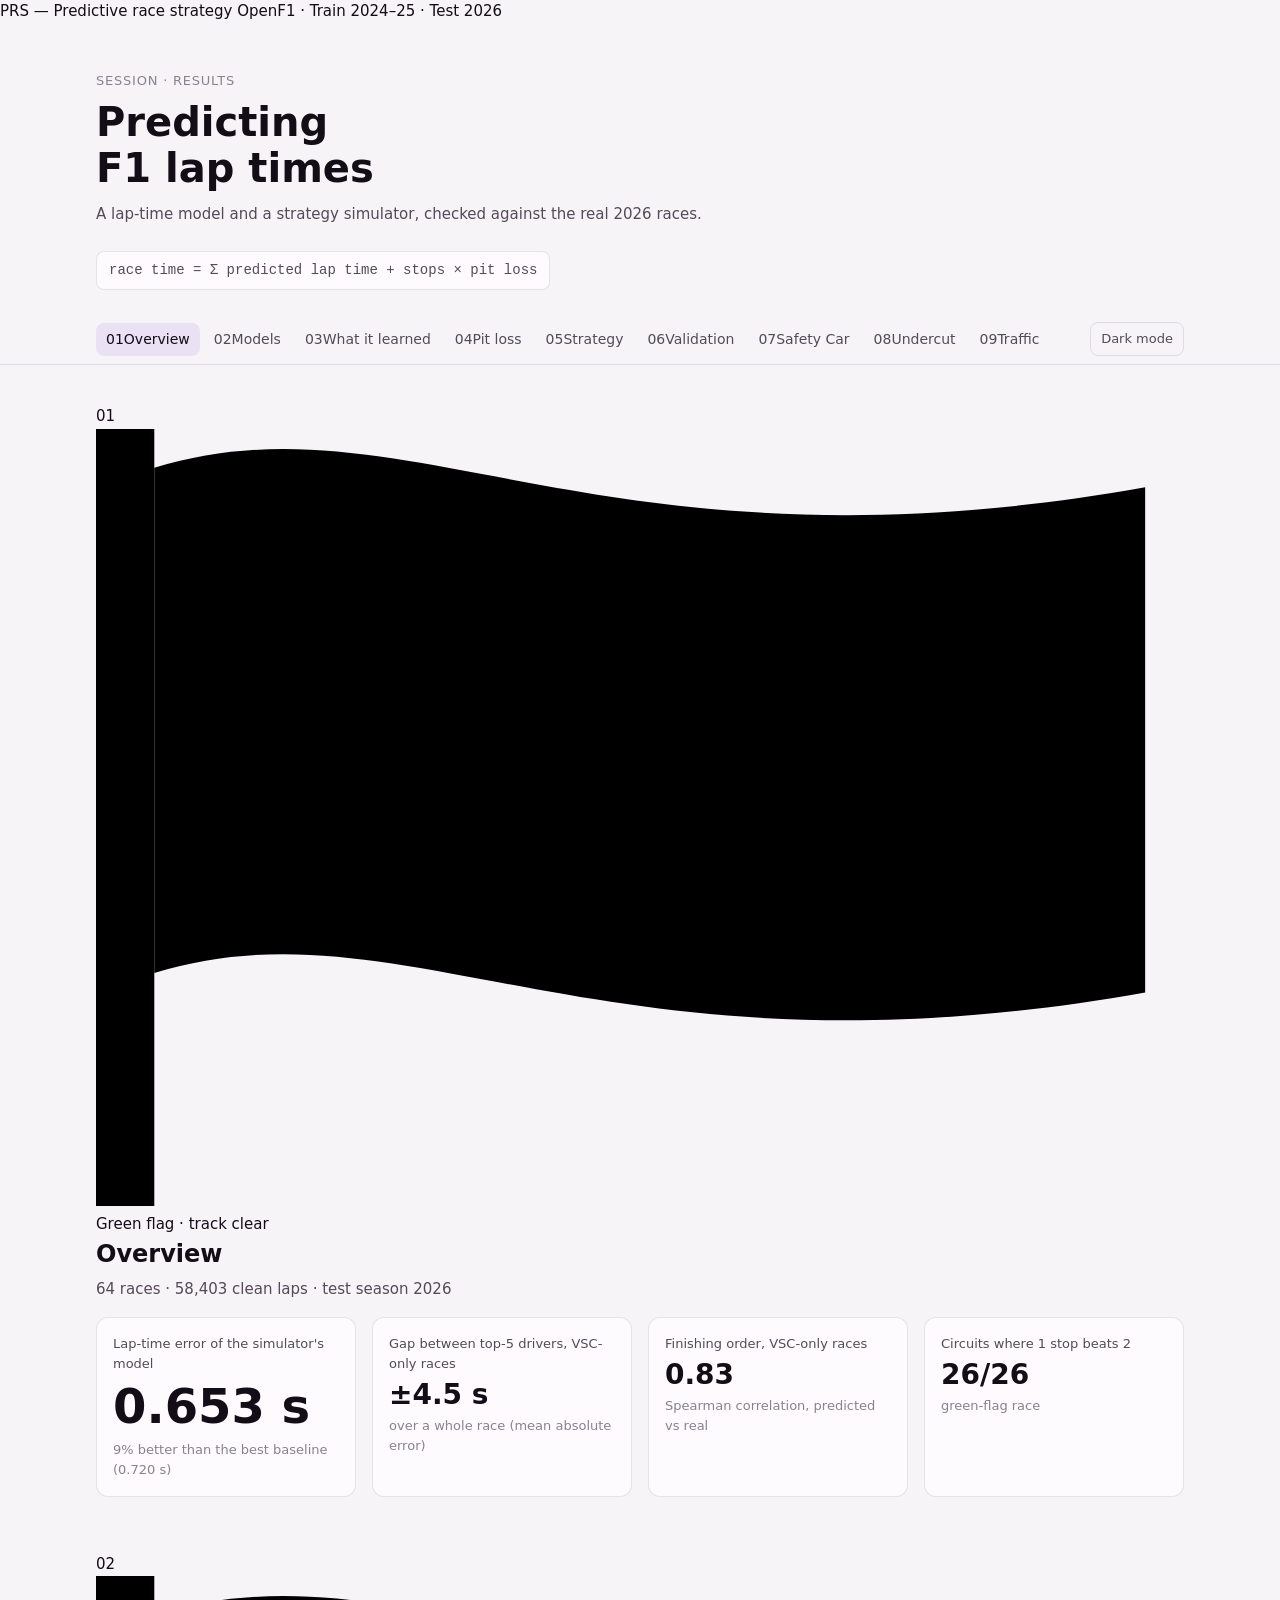
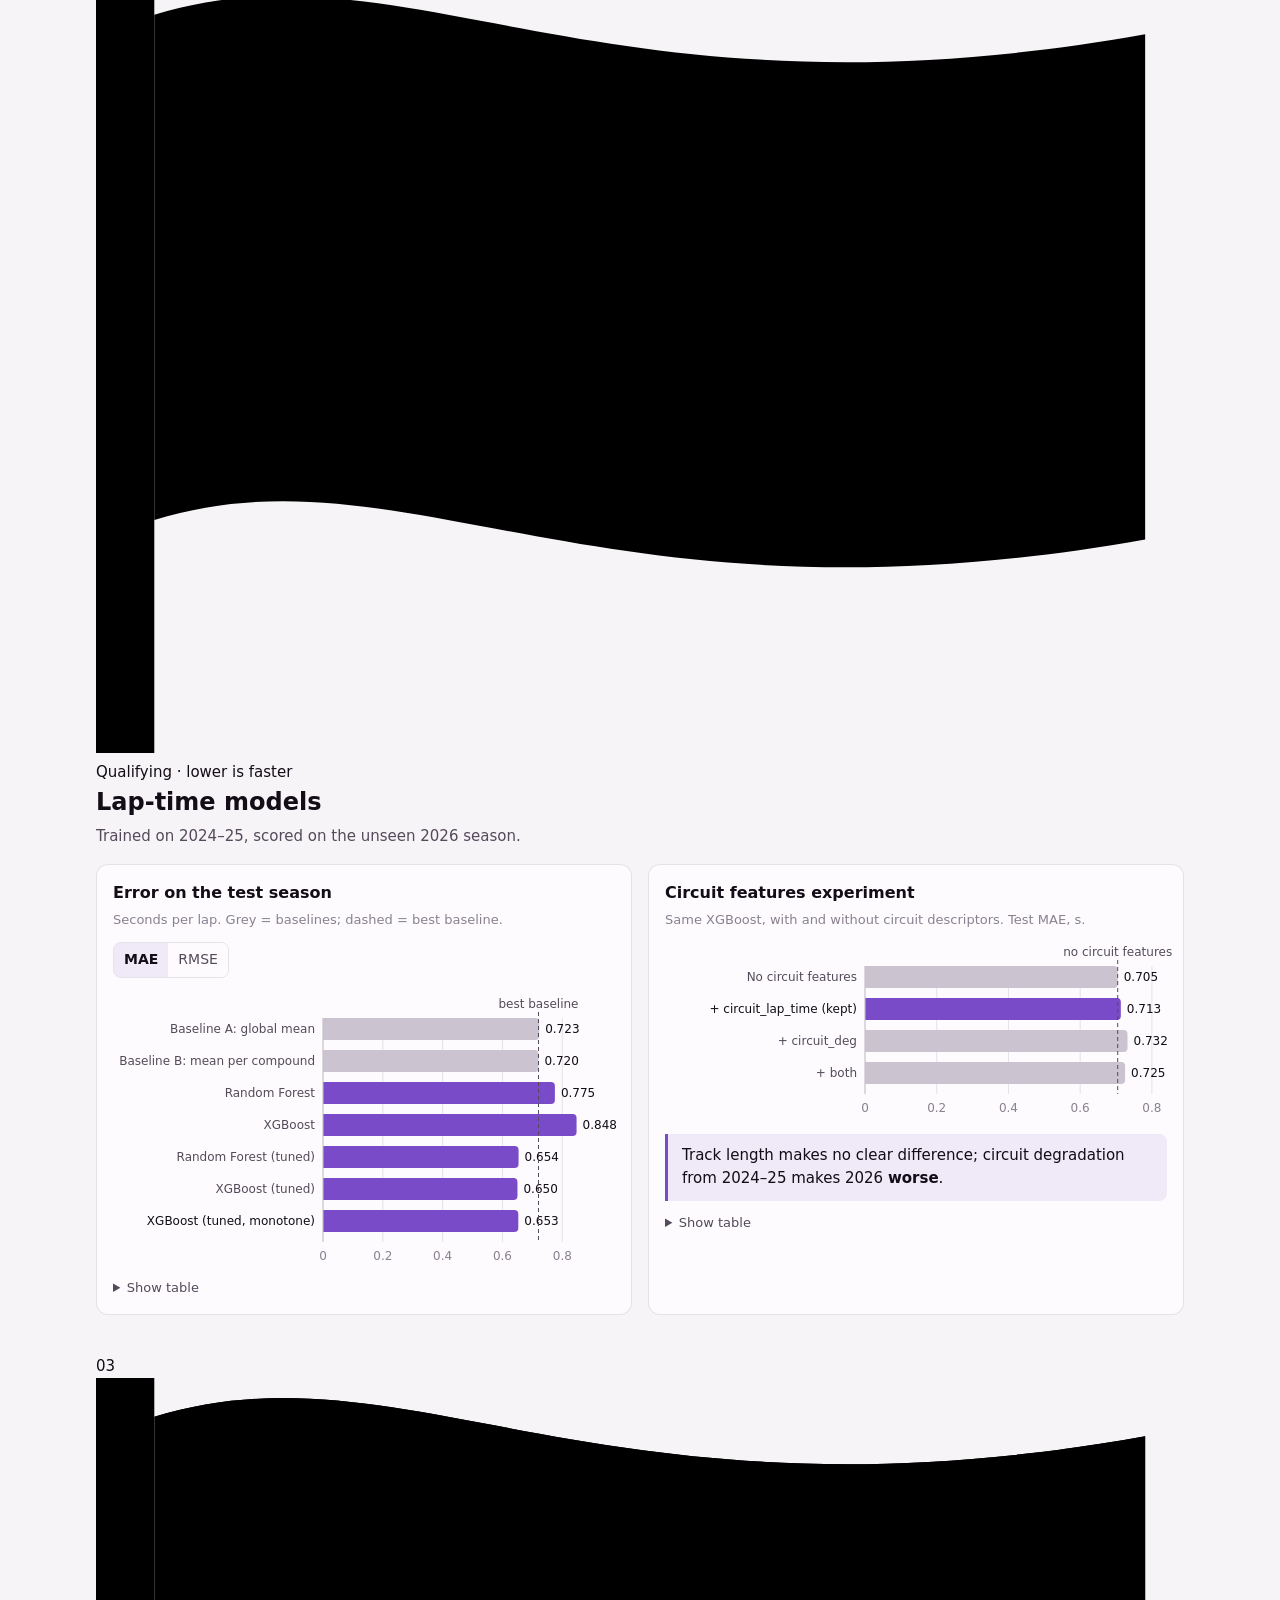
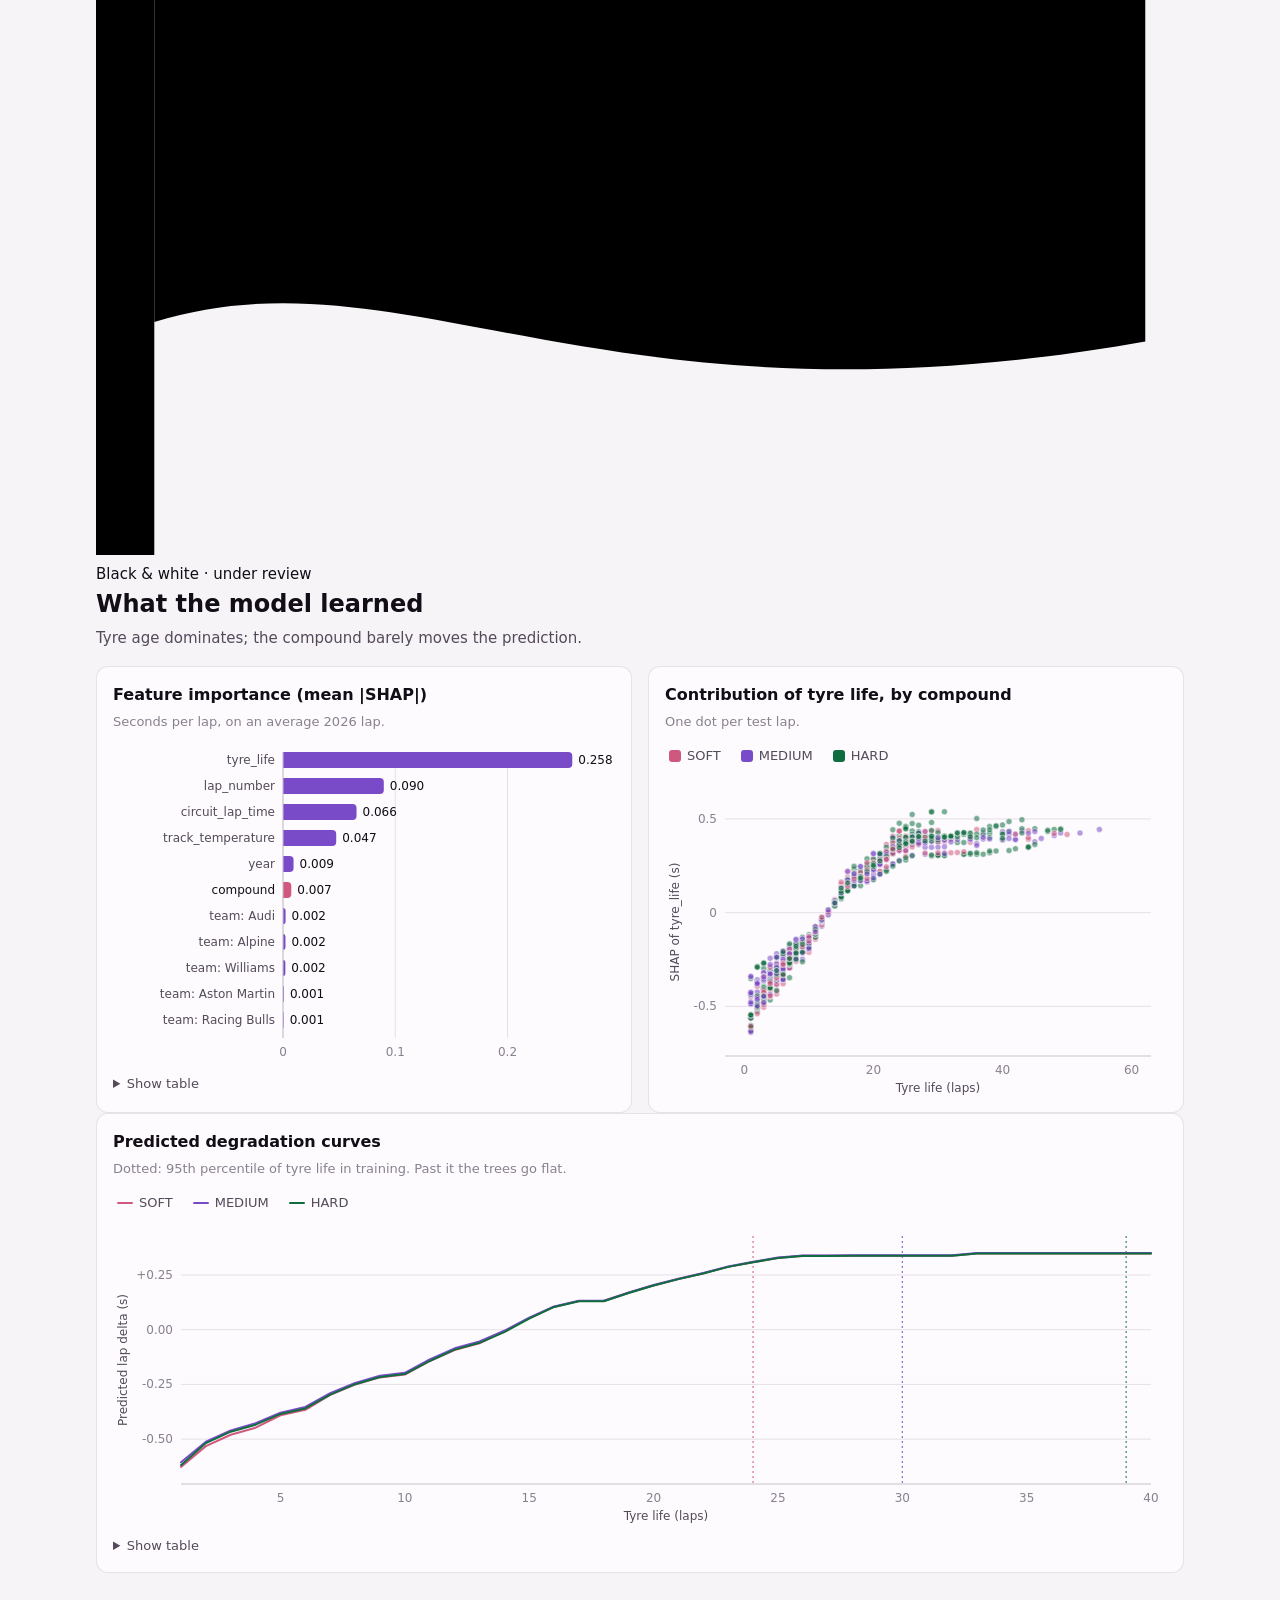
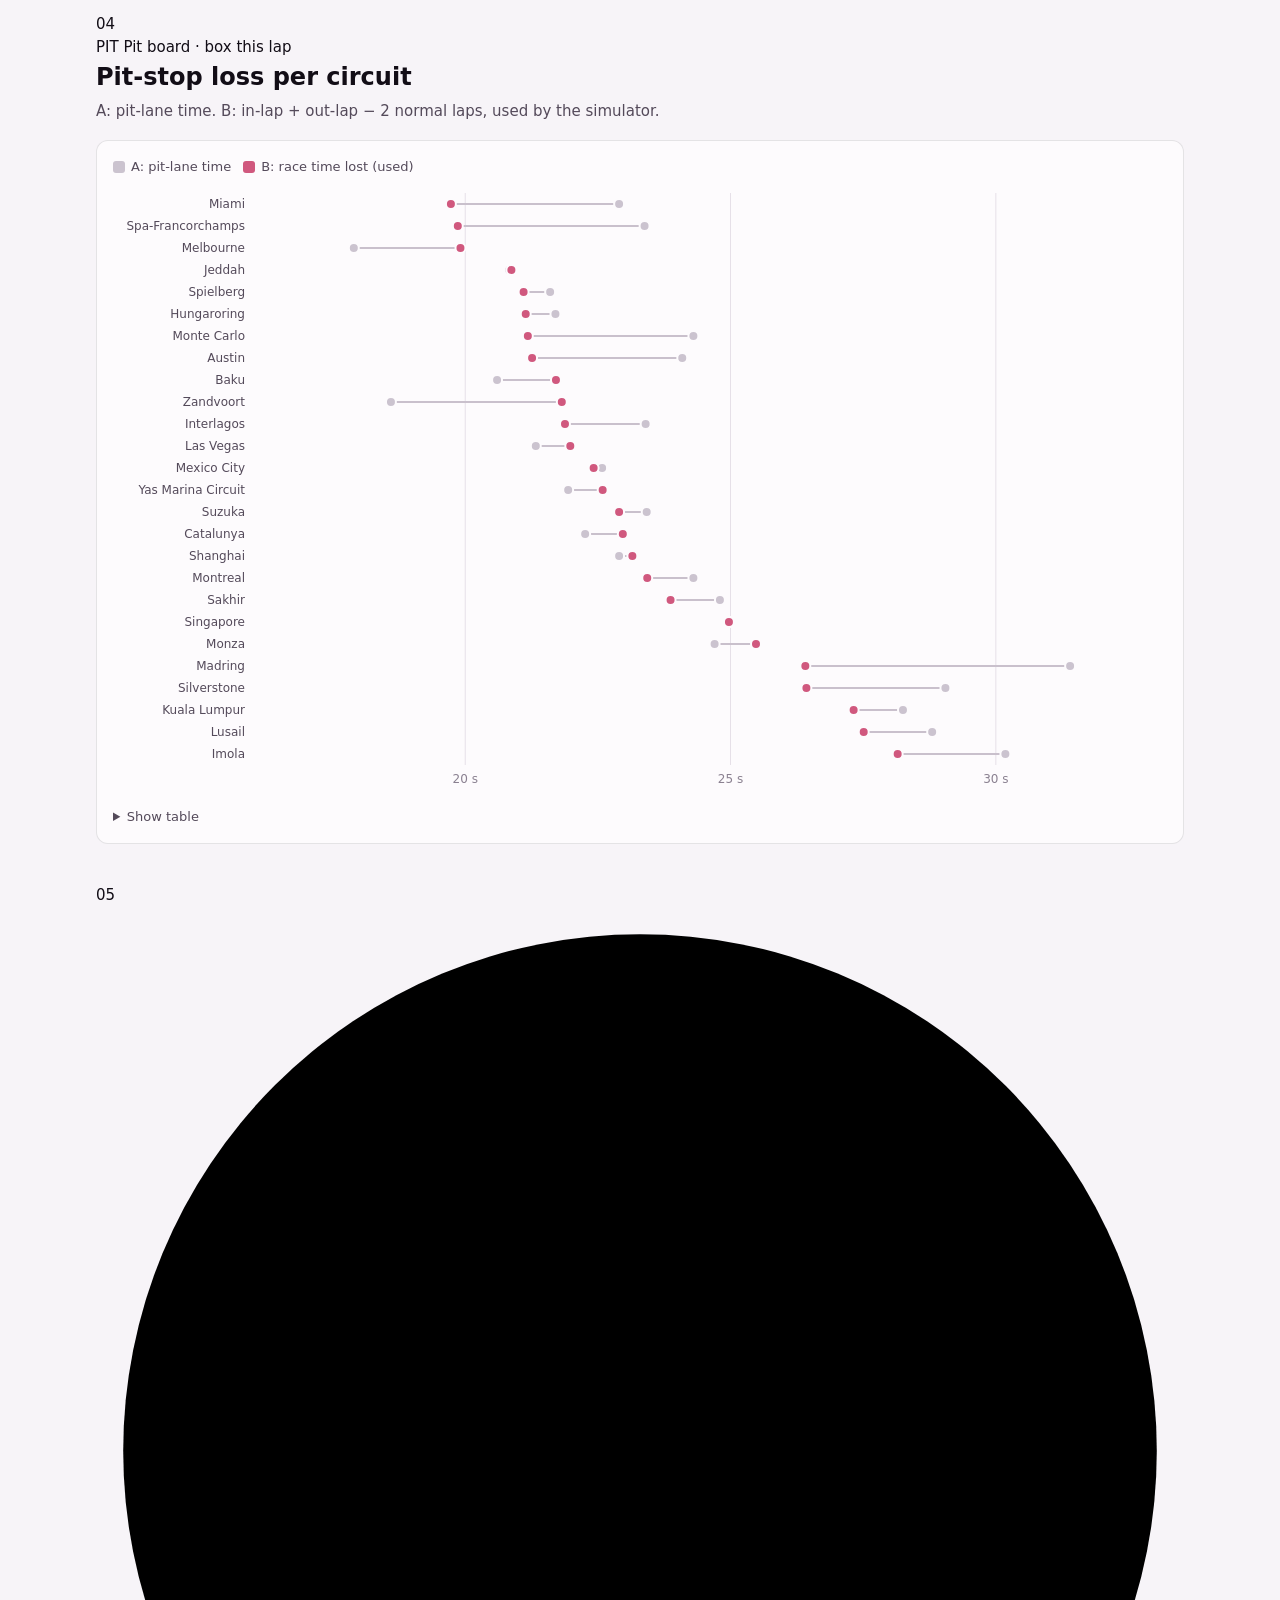
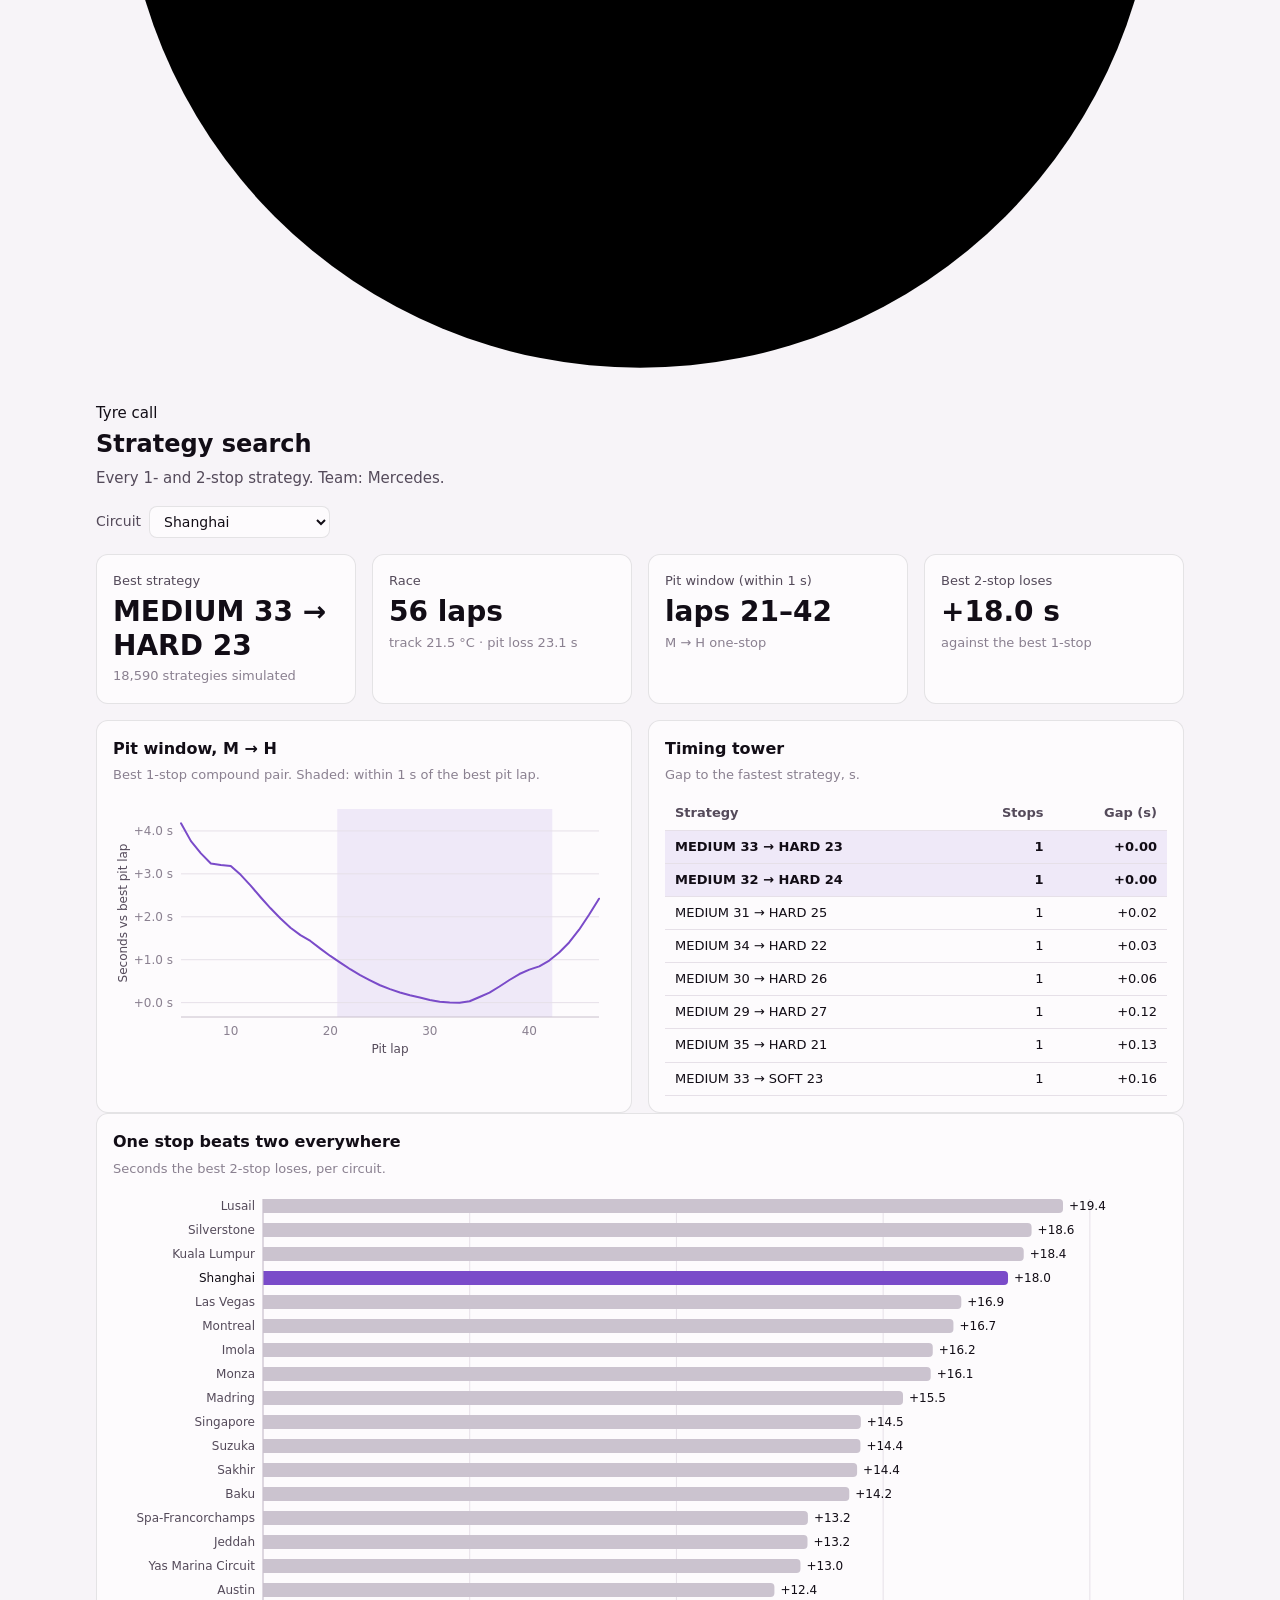
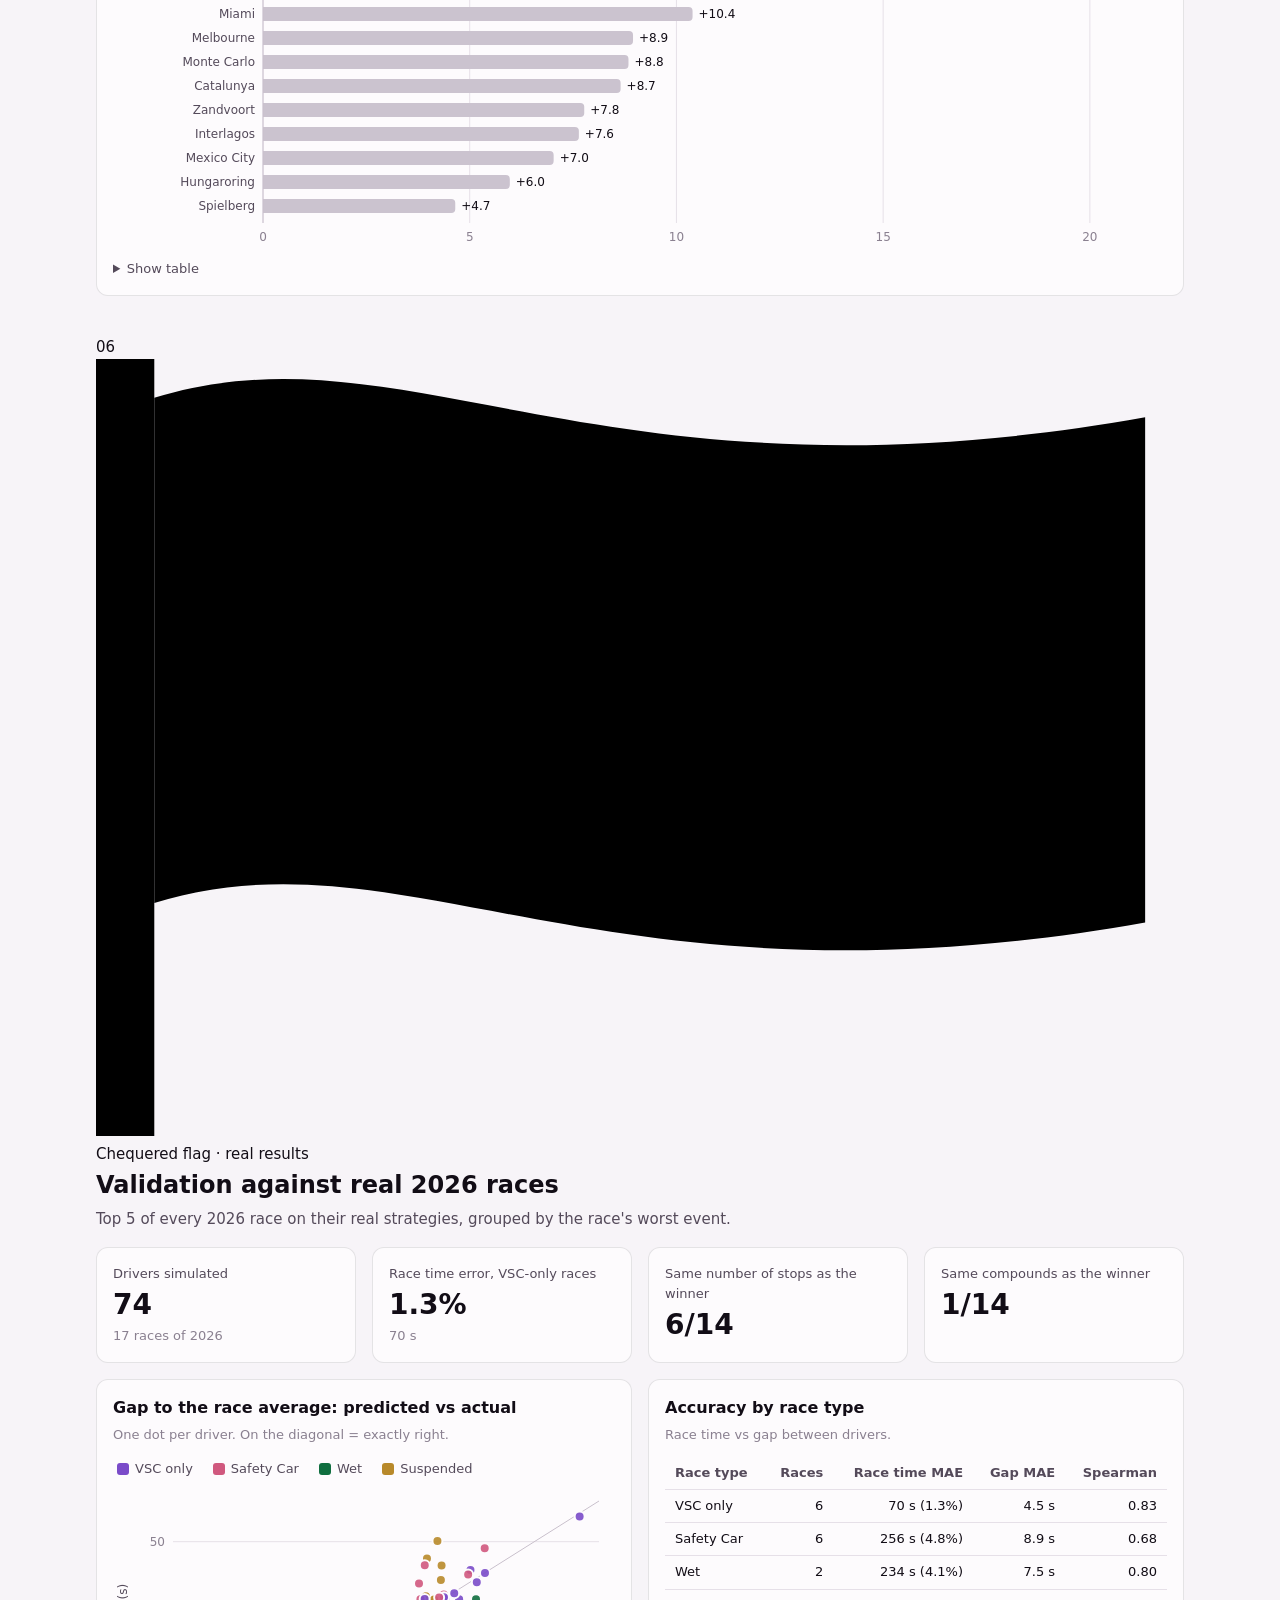
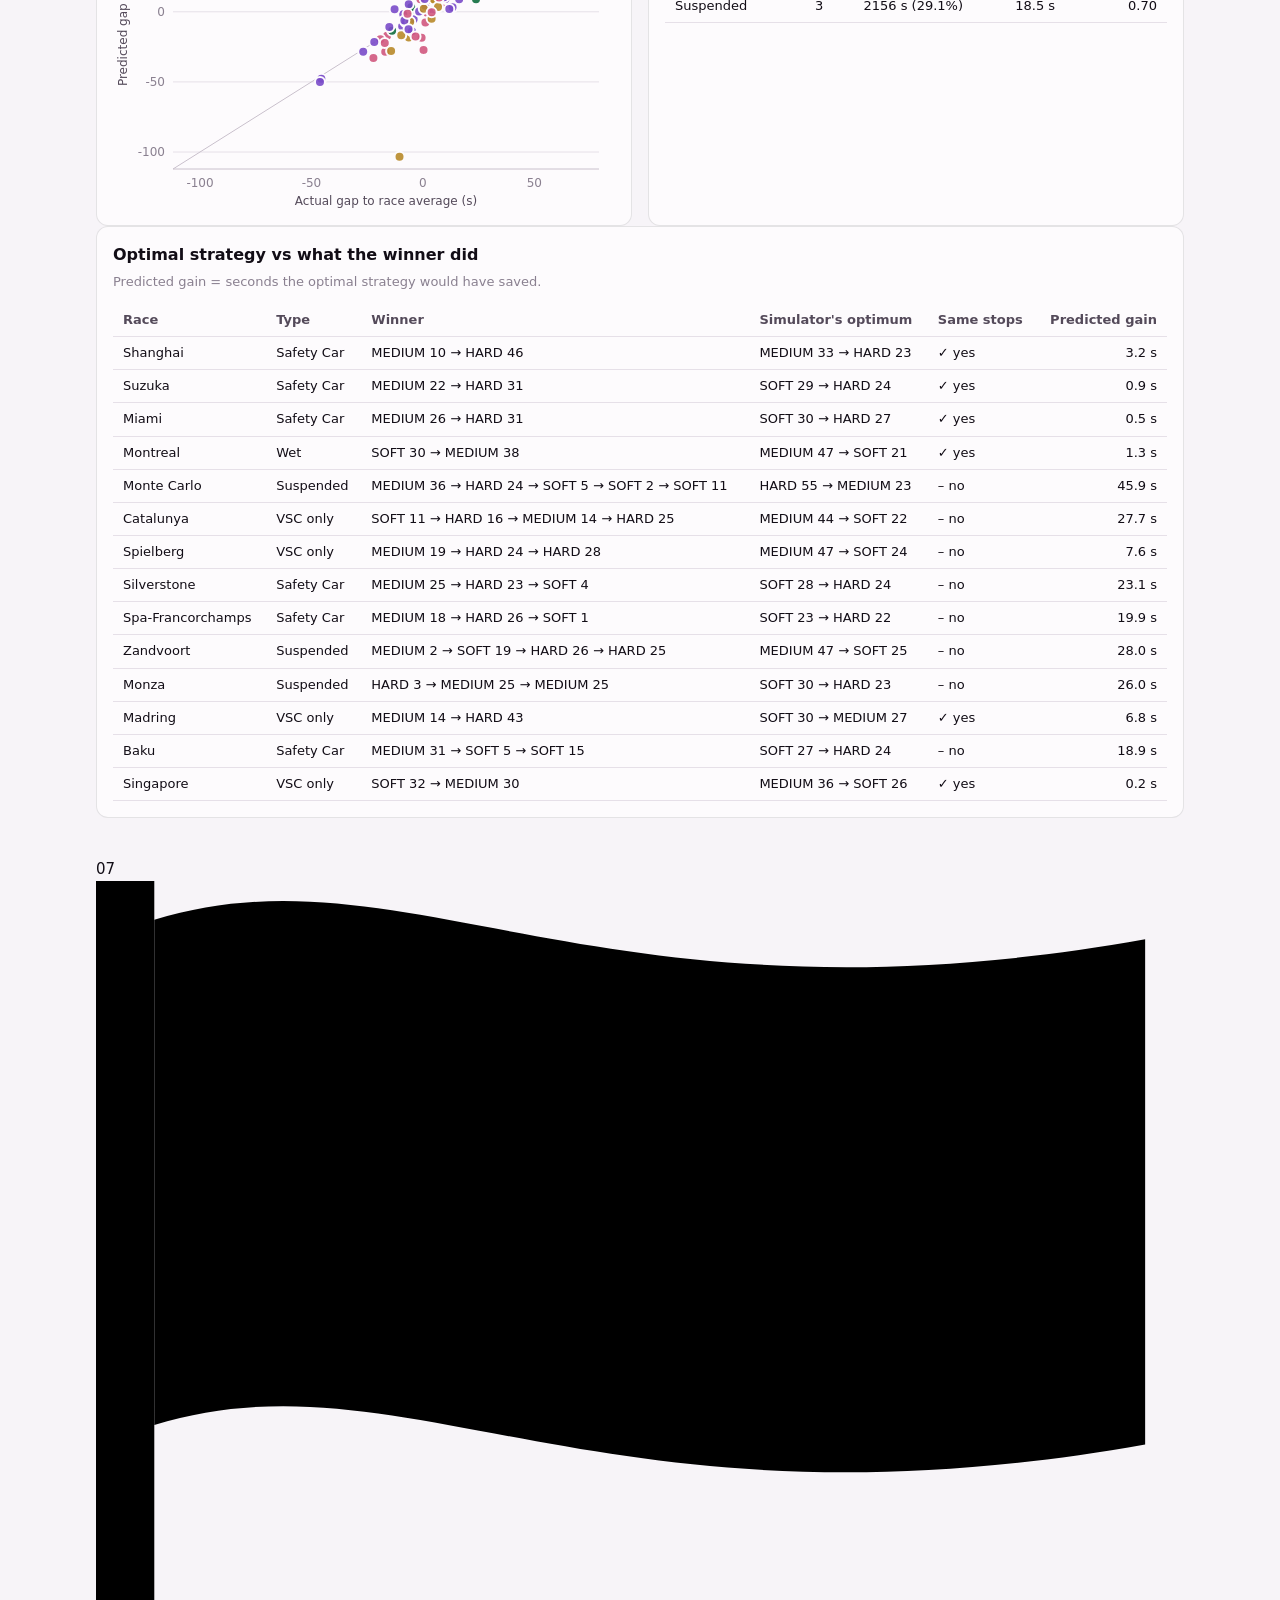
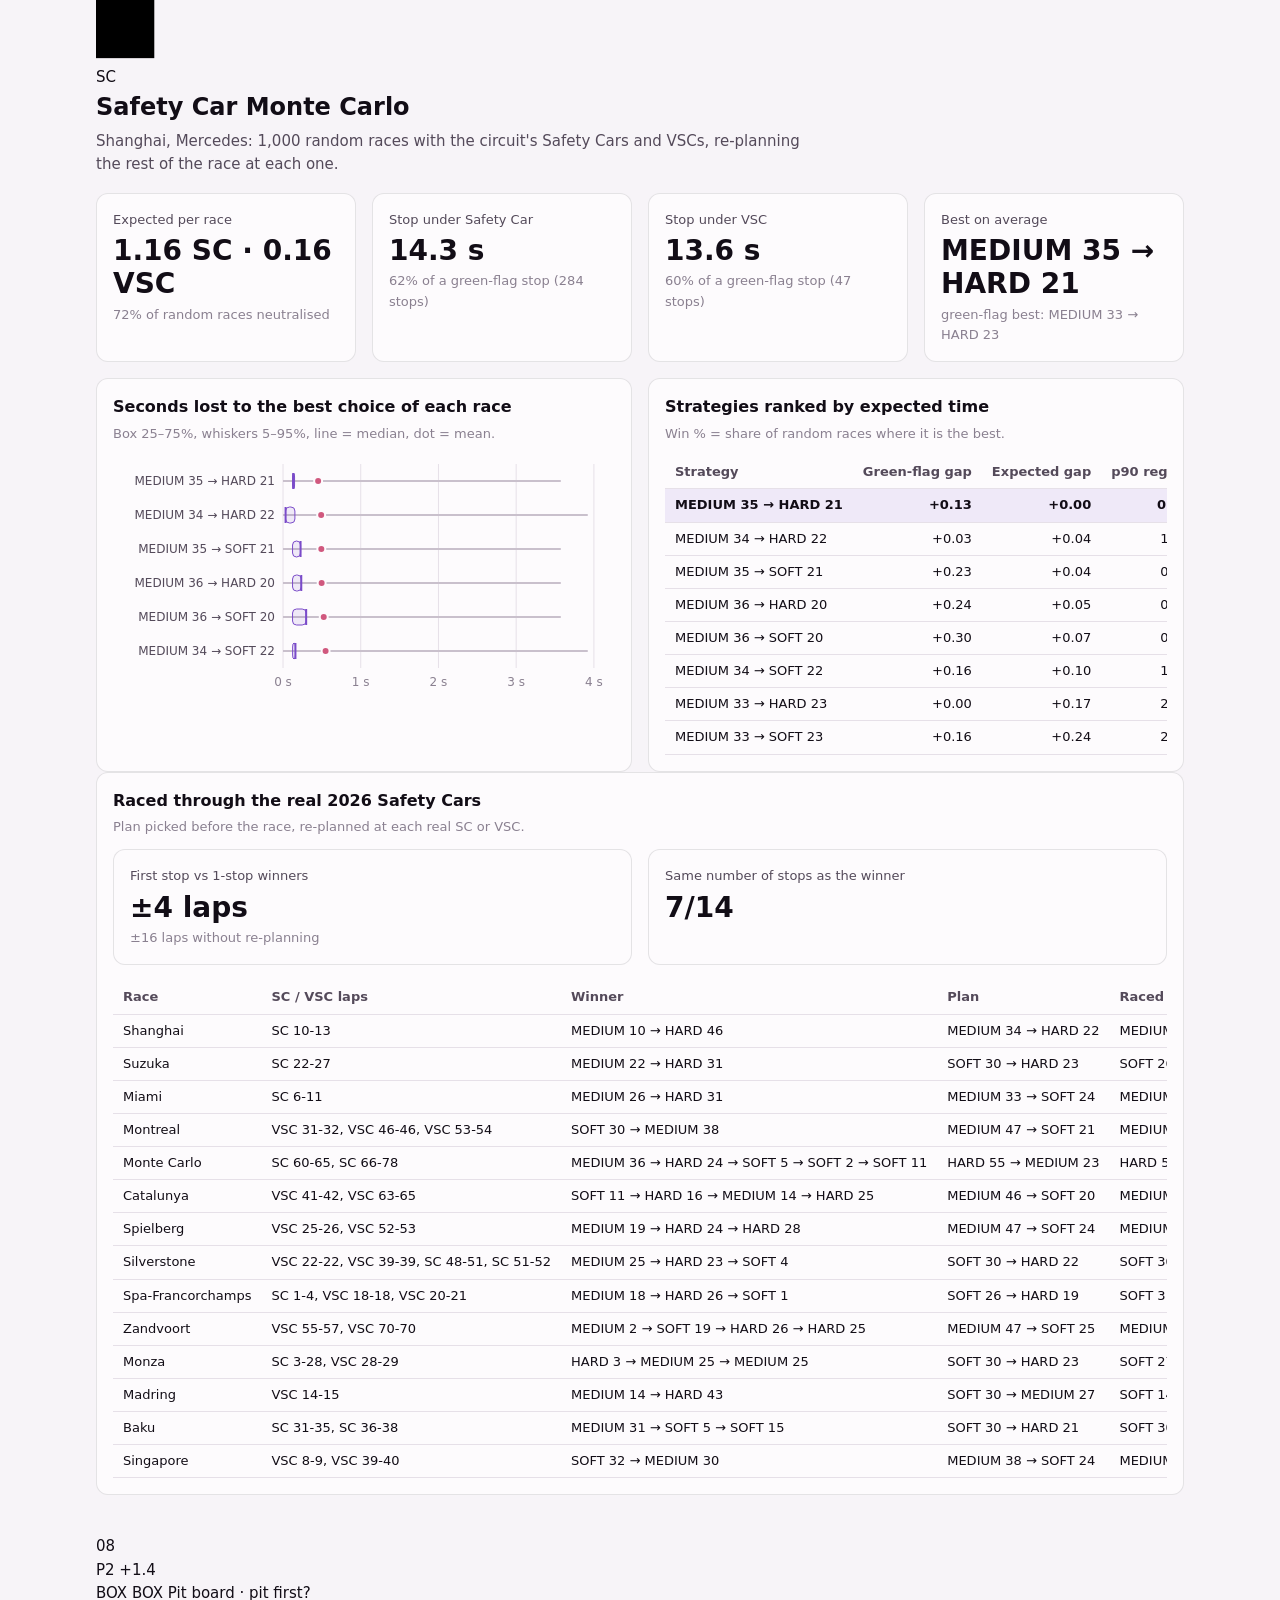
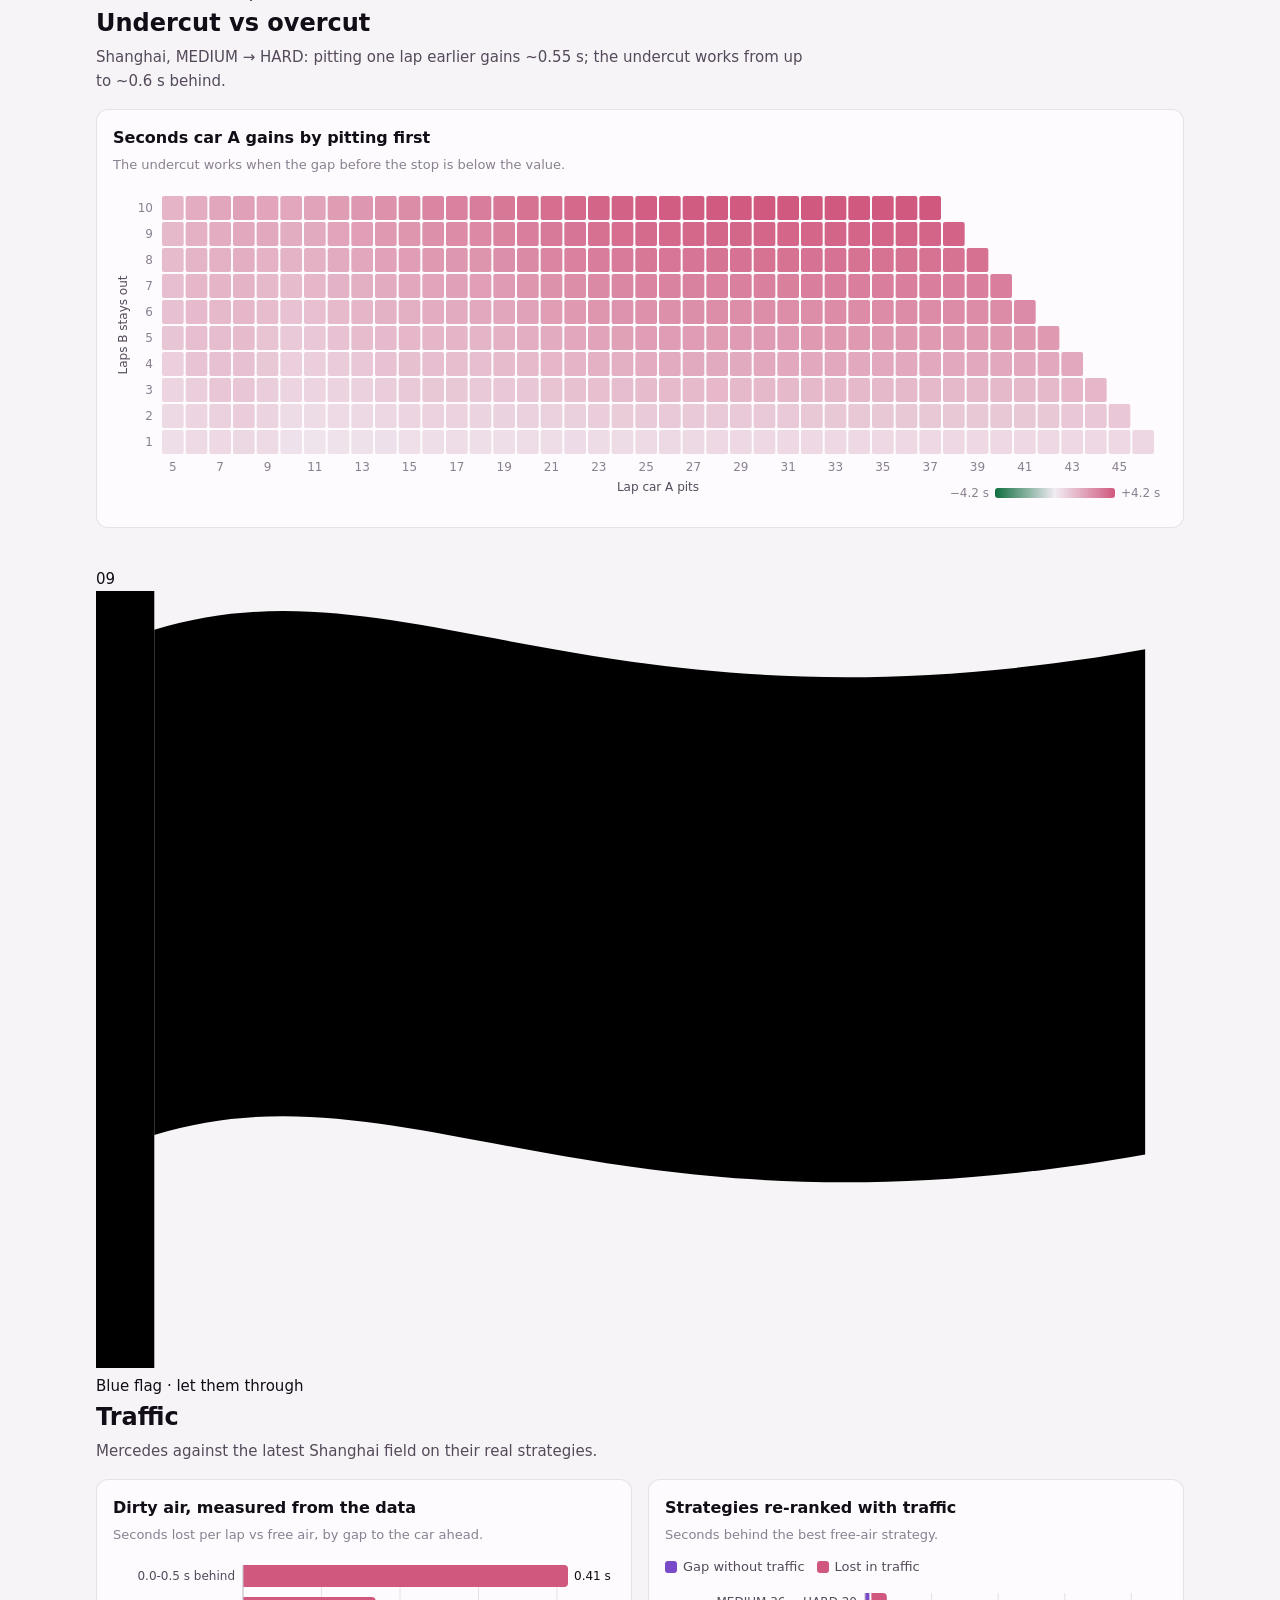
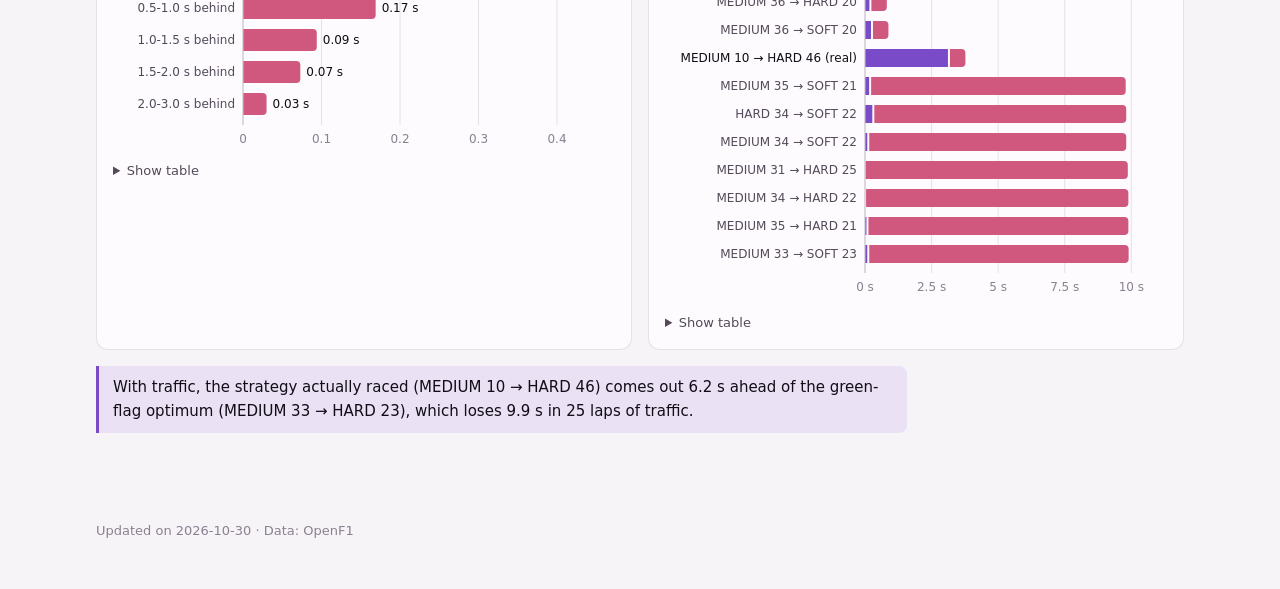
==== commit a406481d: "Publish results page: circuit note, dark-mode preview" ====
--- a/index.html
+++ b/index.html
@@ -92,7 +92,7 @@
           <h3>Circuit features experiment</h3>
           <p class="sub">Same XGBoost, with and without circuit descriptors. Test MAE, s.</p>
           <div class="chart" id="circuit-chart"></div>
-          <p class="callout">Track length helps a little; circuit degradation from 2024–25 makes 2026 <strong>worse</strong>.</p>
+          <p class="callout">Track length makes no clear difference; circuit degradation from 2024–25 makes 2026 <strong>worse</strong>.</p>
           <div id="circuit-table"></div>
         </div>
       </div>
